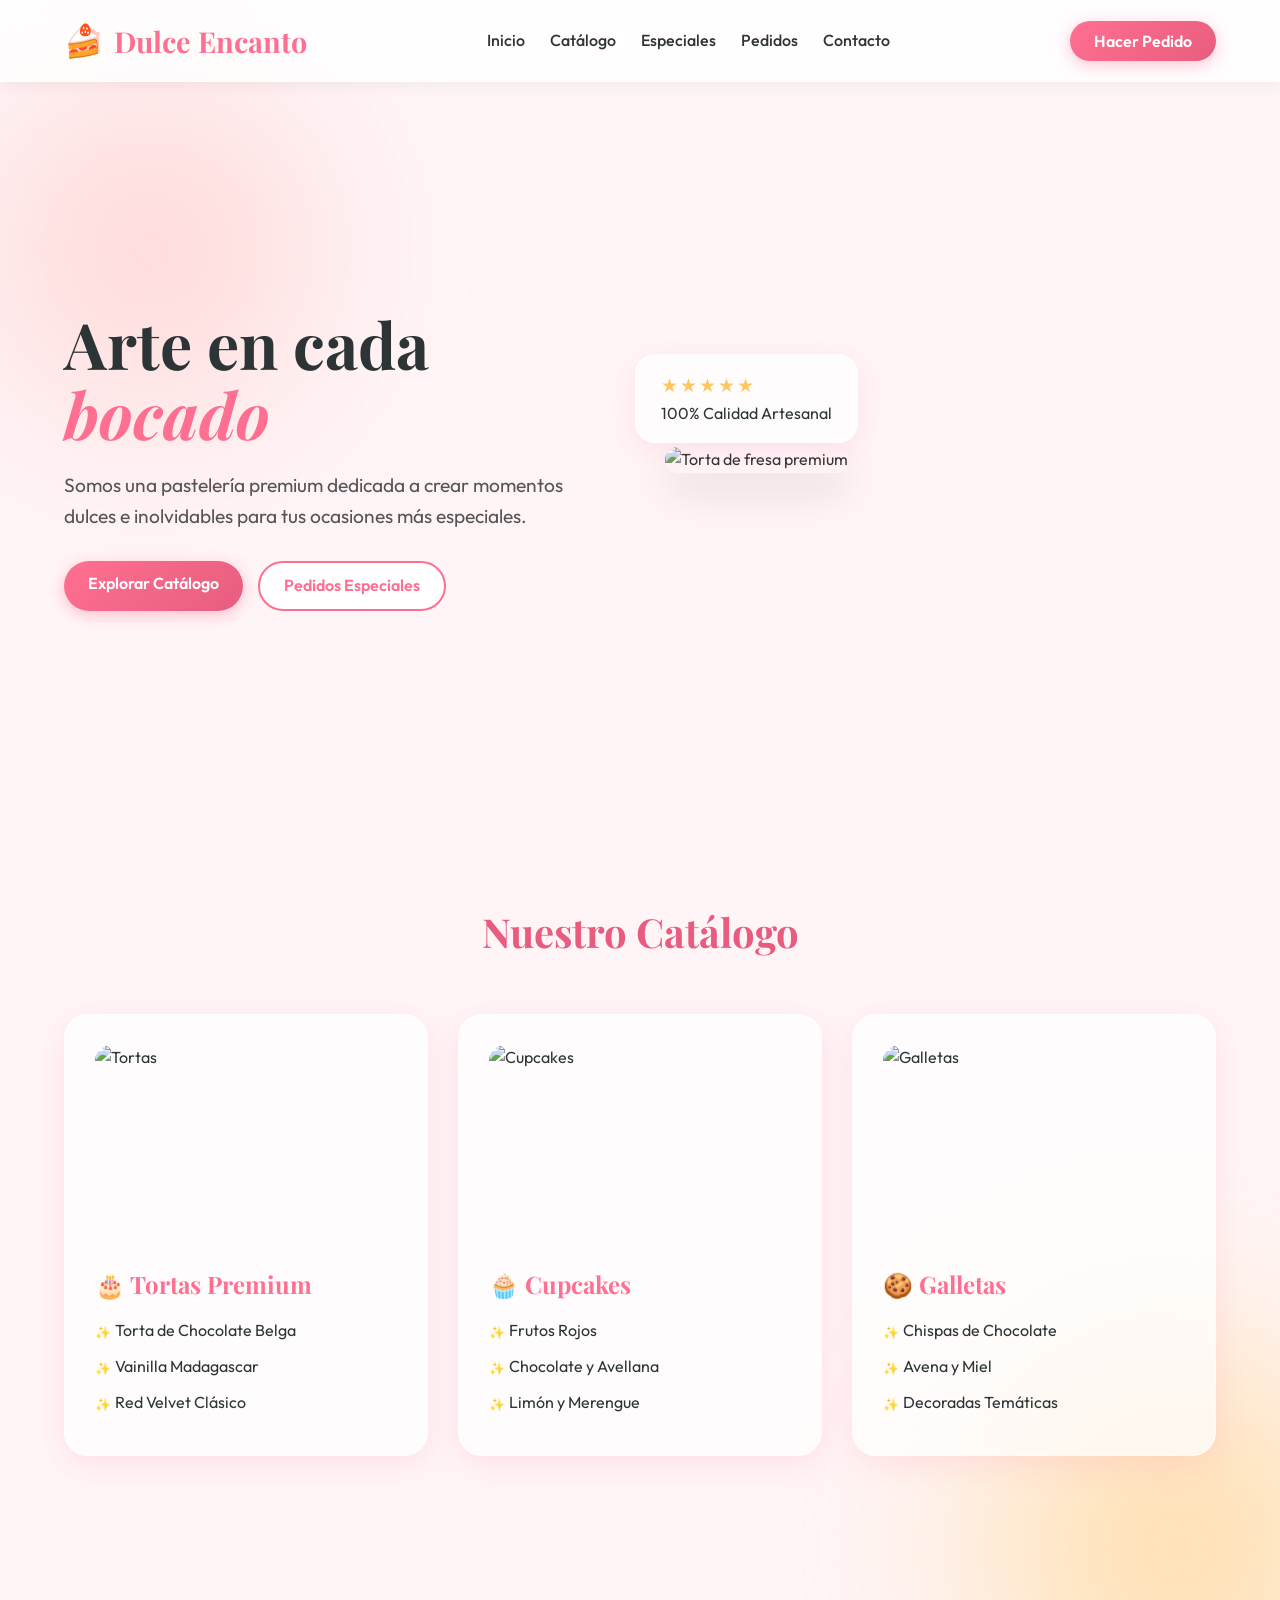
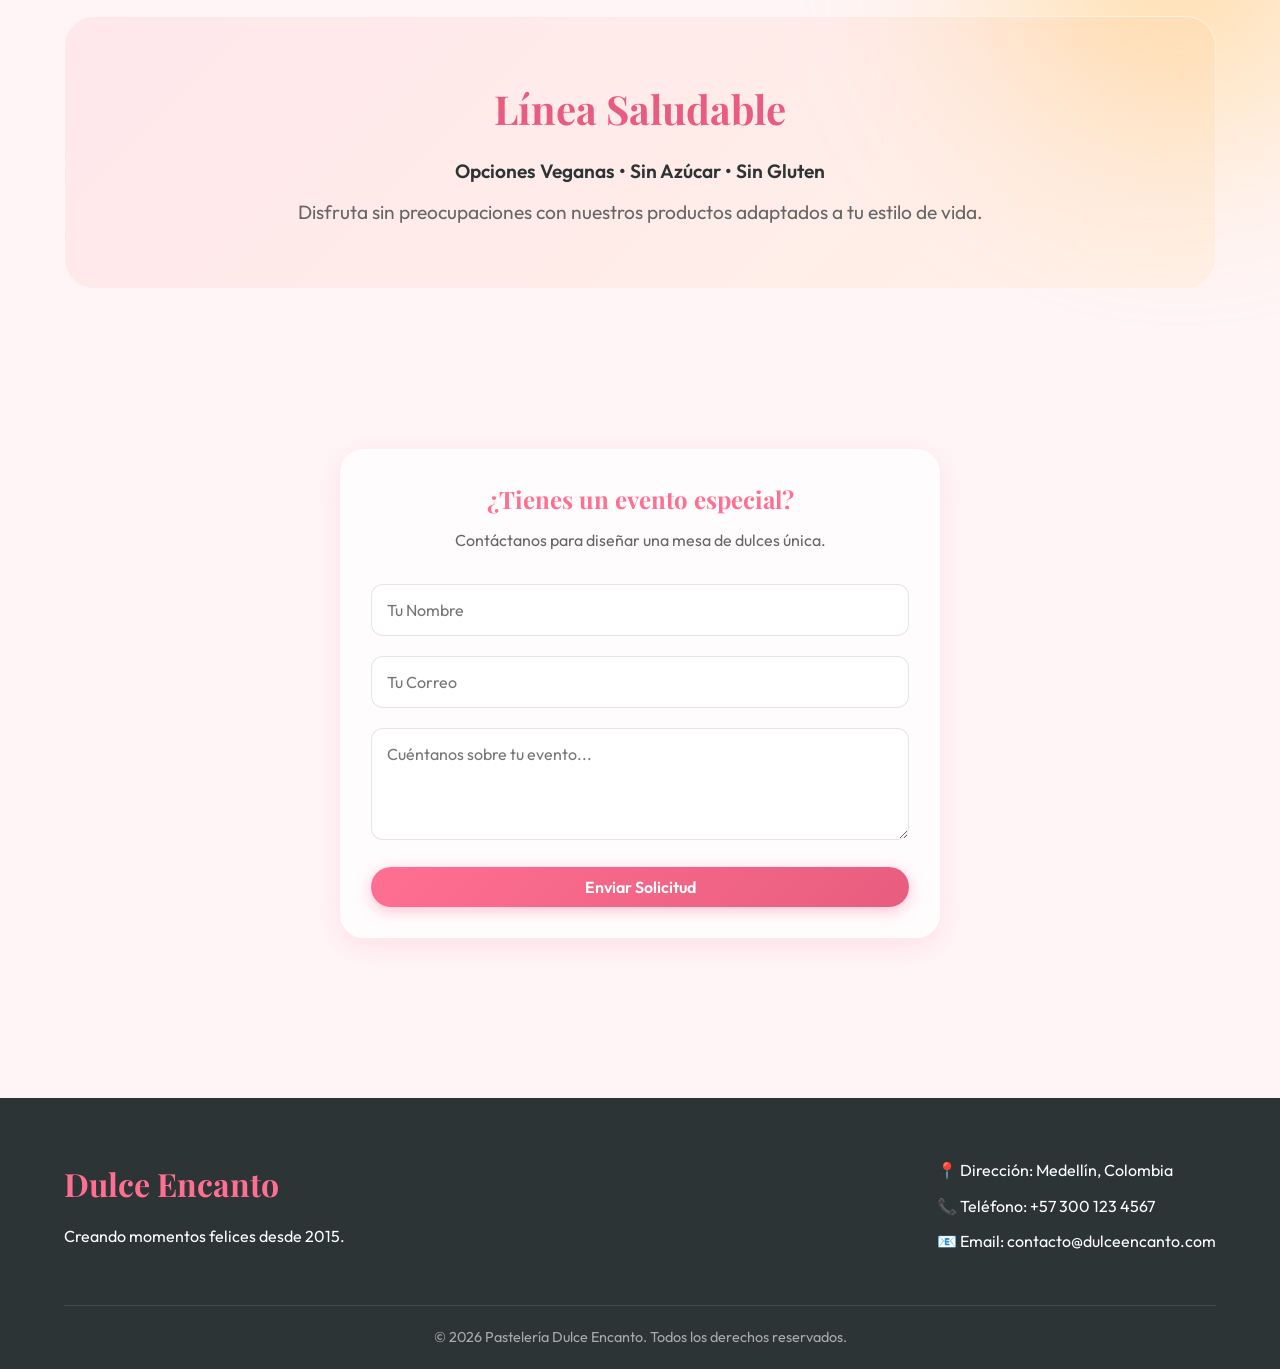
==== index.html @ 032c0635 "✨ feat(ui): rediseño arquitectónico y visual con estándar premium (glassmorphism) - Implementación d" ====
<!DOCTYPE html>
<html lang="es">
<head>
    <meta charset="UTF-8">
    <meta name="viewport" content="width=device-width, initial-scale=1.0">
    <title>Pastelería Dulce Encanto | Arte en cada bocado</title>
    <meta name="description" content="Descubre Pastelería Dulce Encanto, donde creamos momentos dulces e inolvidables con nuestras tortas, cupcakes y galletas premium.">
    <link rel="preconnect" href="https://fonts.googleapis.com">
    <link rel="preconnect" href="https://fonts.gstatic.com" crossorigin>
    <link href="https://fonts.googleapis.com/css2?family=Outfit:wght@300;400;600;800&family=Playfair+Display:ital,wght@0,500;0,700;1,500&display=swap" rel="stylesheet">
    <link rel="stylesheet" href="styles.css">
</head>
<body>

<div class="blob blob-1"></div>
<div class="blob blob-2"></div>

<header class="glass-header">
    <div class="logo">
        <span class="icon">🍰</span>
        <h1>Dulce Encanto</h1>
    </div>
    <nav>
        <ul>
            <li><a href="#inicio">Inicio</a></li>
            <li><a href="#catalogo">Catálogo</a></li>
            <li><a href="#especiales">Especiales</a></li>
            <li><a href="#pedidos">Pedidos</a></li>
            <li><a href="#contacto">Contacto</a></li>
        </ul>
    </nav>
    <button class="cta-btn">Hacer Pedido</button>
</header>

<main>
    <section id="inicio" class="hero-section">
        <div class="hero-content fade-in">
            <h2>Arte en cada <span class="highlight">bocado</span></h2>
            <p>Somos una pastelería premium dedicada a crear momentos dulces e inolvidables para tus ocasiones más especiales.</p>
            <div class="hero-actions">
                <a href="#catalogo" class="btn-primary">Explorar Catálogo</a>
                <a href="#pedidos" class="btn-secondary">Pedidos Especiales</a>
            </div>
        </div>
        <div class="hero-image fade-in">
            <!-- Decorative image -->
            <img src="https://images.unsplash.com/photo-1578985545062-69928b1d9587?ixlib=rb-4.0.3&auto=format&fit=crop&w=800&q=80" alt="Torta de fresa premium" class="floating-img">
            <div class="glass-badge">
                <span class="stars">★★★★★</span>
                <p>100% Calidad Artesanal</p>
            </div>
        </div>
    </section>

    <section id="catalogo" class="catalog-section">
        <h2 class="section-title">Nuestro Catálogo</h2>
        
        <div class="catalog-grid">
            <div class="glass-card product-card">
                <div class="card-img-wrapper">
                    <img src="https://images.unsplash.com/photo-1621303837174-89787a7d4729?ixlib=rb-4.0.3&auto=format&fit=crop&w=500&q=80" alt="Tortas">
                </div>
                <h3>🎂 Tortas Premium</h3>
                <ul>
                    <li>Torta de Chocolate Belga</li>
                    <li>Vainilla Madagascar</li>
                    <li>Red Velvet Clásico</li>
                </ul>
            </div>

            <div class="glass-card product-card">
                <div class="card-img-wrapper">
                    <img src="https://images.unsplash.com/photo-1550617931-e17a7b70dce2?ixlib=rb-4.0.3&auto=format&fit=crop&w=500&q=80" alt="Cupcakes">
                </div>
                <h3>🧁 Cupcakes</h3>
                <ul>
                    <li>Frutos Rojos</li>
                    <li>Chocolate y Avellana</li>
                    <li>Limón y Merengue</li>
                </ul>
            </div>

            <div class="glass-card product-card">
                <div class="card-img-wrapper">
                    <img src="https://images.unsplash.com/photo-1499636136210-6f4ee915583e?ixlib=rb-4.0.3&auto=format&fit=crop&w=500&q=80" alt="Galletas">
                </div>
                <h3>🍪 Galletas</h3>
                <ul>
                    <li>Chispas de Chocolate</li>
                    <li>Avena y Miel</li>
                    <li>Decoradas Temáticas</li>
                </ul>
            </div>
        </div>
    </section>

    <div class="banner glass-panel">
        <section id="especiales">
            <div class="banner-content">
                <h2>Línea Saludable</h2>
                <p>Opciones Veganas • Sin Azúcar • Sin Gluten</p>
                <p class="subtitle">Disfruta sin preocupaciones con nuestros productos adaptados a tu estilo de vida.</p>
            </div>
        </section>
    </div>

    <section id="pedidos" class="contact-section">
        <div class="glass-card form-container">
            <h2>¿Tienes un evento especial?</h2>
            <p>Contáctanos para diseñar una mesa de dulces única.</p>
            <form class="custom-form" onsubmit="event.preventDefault();">
                <div class="form-group">
                    <input type="text" placeholder="Tu Nombre" required>
                </div>
                <div class="form-group">
                    <input type="email" placeholder="Tu Correo" required>
                </div>
                <div class="form-group">
                    <textarea placeholder="Cuéntanos sobre tu evento..." rows="4" required></textarea>
                </div>
                <button type="submit" class="btn-primary w-100">Enviar Solicitud</button>
            </form>
        </div>
    </section>
</main>

<footer id="contacto">
    <div class="footer-content glass-footer">
        <div class="footer-info">
            <h3>Dulce Encanto</h3>
            <p>Creando momentos felices desde 2015.</p>
        </div>
        <div class="footer-contact">
            <p>📍 Dirección: Medellín, Colombia</p>
            <p>📞 Teléfono: +57 300 123 4567</p>
            <p>📧 Email: contacto@dulceencanto.com</p>
        </div>
    </div>
    <div class="footer-bottom">
        <p>© 2026 Pastelería Dulce Encanto. Todos los derechos reservados.</p>
    </div>
</footer>

<script>
    // Simple fade-in animation on scroll
    const observer = new IntersectionObserver((entries) => {
        entries.forEach(entry => {
            if (entry.isIntersecting) {
                entry.target.style.opacity = 1;
                entry.target.style.transform = 'translateY(0)';
            }
        });
    });

    document.querySelectorAll('.glass-card, .fade-in, .banner').forEach((el) => {
        el.style.opacity = 0;
        el.style.transform = 'translateY(20px)';
        el.style.transition = 'all 0.6s ease-out';
        observer.observe(el);
    });
</script>

</body>
</html>
---- styles.css ----
:root {
    --primary: #ff6f91;
    --primary-dark: #e85d7f;
    --secondary: #ffb7b2;
    --accent: #ffc75f;
    --dark: #2d3436;
    --light: #fff5f7;
    --glass-bg: rgba(255, 255, 255, 0.7);
    --glass-border: rgba(255, 255, 255, 0.5);
    --glass-shadow: 0 8px 32px 0 rgba(255, 111, 145, 0.15);
}

* {
    margin: 0;
    padding: 0;
    box-sizing: border-box;
}

html {
    scroll-behavior: smooth;
}

body {
    font-family: 'Outfit', sans-serif;
    background-color: var(--light);
    color: var(--dark);
    line-height: 1.6;
    overflow-x: hidden;
    position: relative;
}

h1, h2, h3, .logo h1 {
    font-family: 'Playfair Display', serif;
}

/* Background Blobs */
.blob {
    position: absolute;
    filter: blur(80px);
    z-index: -1;
    opacity: 0.6;
}

.blob-1 {
    top: -100px;
    left: -100px;
    width: 500px;
    height: 500px;
    background: radial-gradient(circle, var(--secondary) 0%, transparent 70%);
}

.blob-2 {
    top: 40%;
    right: -200px;
    width: 600px;
    height: 600px;
    background: radial-gradient(circle, var(--accent) 0%, transparent 70%);
}

/* Glassmorphism Header */
.glass-header {
    background: rgba(255, 255, 255, 0.8);
    backdrop-filter: blur(12px);
    -webkit-backdrop-filter: blur(12px);
    border-bottom: 1px solid var(--glass-border);
    padding: 15px 5%;
    display: flex;
    justify-content: space-between;
    align-items: center;
    position: fixed;
    top: 0;
    width: 100%;
    z-index: 1000;
    box-shadow: 0 4px 15px rgba(0,0,0,0.05);
}

.logo {
    display: flex;
    align-items: center;
    gap: 10px;
}

.logo h1 {
    font-size: 1.8rem;
    color: var(--primary);
    margin: 0;
}

.logo .icon {
    font-size: 2rem;
}

nav ul {
    list-style: none;
    display: flex;
    gap: 25px;
}

nav a {
    text-decoration: none;
    color: var(--dark);
    font-weight: 500;
    transition: color 0.3s;
    position: relative;
}

nav a::after {
    content: '';
    position: absolute;
    width: 0;
    height: 2px;
    bottom: -5px;
    left: 0;
    background-color: var(--primary);
    transition: width 0.3s ease;
}

nav a:hover::after {
    width: 100%;
}

nav a:hover {
    color: var(--primary);
}

.cta-btn, .btn-primary, .btn-secondary {
    padding: 10px 24px;
    border-radius: 30px;
    font-weight: 600;
    cursor: pointer;
    transition: transform 0.3s, box-shadow 0.3s;
    text-decoration: none;
    display: inline-block;
    border: none;
    font-family: 'Outfit', sans-serif;
    font-size: 1rem;
}

.cta-btn, .btn-primary {
    background: linear-gradient(135deg, var(--primary), var(--primary-dark));
    color: white;
    box-shadow: 0 4px 15px rgba(255, 111, 145, 0.4);
}

.cta-btn:hover, .btn-primary:hover {
    transform: translateY(-2px);
    box-shadow: 0 6px 20px rgba(255, 111, 145, 0.6);
}

.btn-secondary {
    background: white;
    color: var(--primary);
    border: 2px solid var(--primary);
}

.btn-secondary:hover {
    background: var(--light);
    transform: translateY(-2px);
}

/* Main Layout */
main {
    margin-top: 100px;
    padding: 0 5%;
}

.hero-section {
    display: flex;
    align-items: center;
    min-height: 80vh;
    gap: 50px;
}

.hero-content {
    flex: 1;
}

.hero-content h2 {
    font-size: 4rem;
    line-height: 1.1;
    margin-bottom: 20px;
}

.highlight {
    color: var(--primary);
    font-style: italic;
}

.hero-content p {
    font-size: 1.2rem;
    margin-bottom: 30px;
    color: #555;
    max-width: 500px;
}

.hero-actions {
    display: flex;
    gap: 15px;
}

.hero-image {
    flex: 1;
    position: relative;
}

.floating-img {
    width: 100%;
    max-width: 500px;
    border-radius: 30px;
    box-shadow: 0 20px 40px rgba(0,0,0,0.1);
    animation: float 6s ease-in-out infinite;
}

@keyframes float {
    0% { transform: translateY(0px); }
    50% { transform: translateY(-20px); }
    100% { transform: translateY(0px); }
}

.glass-badge {
    position: absolute;
    bottom: 30px;
    left: -30px;
    background: var(--glass-bg);
    backdrop-filter: blur(10px);
    -webkit-backdrop-filter: blur(10px);
    border: 1px solid var(--glass-border);
    padding: 15px 25px;
    border-radius: 20px;
    box-shadow: var(--glass-shadow);
}

.stars {
    color: var(--accent);
    font-size: 1.2rem;
    letter-spacing: 2px;
}

/* Sections */
.section-title {
    text-align: center;
    font-size: 2.5rem;
    margin-bottom: 50px;
    color: var(--primary-dark);
}

.catalog-section {
    padding: 80px 0;
}

.catalog-grid {
    display: grid;
    grid-template-columns: repeat(auto-fit, minmax(300px, 1fr));
    gap: 30px;
}

.glass-card {
    background: var(--glass-bg);
    backdrop-filter: blur(16px);
    -webkit-backdrop-filter: blur(16px);
    border: 1px solid var(--glass-border);
    border-radius: 24px;
    padding: 30px;
    box-shadow: var(--glass-shadow);
    transition: transform 0.3s;
}

.glass-card:hover {
    transform: translateY(-10px);
}

.card-img-wrapper {
    width: 100%;
    height: 200px;
    border-radius: 16px;
    overflow: hidden;
    margin-bottom: 20px;
}

.card-img-wrapper img {
    width: 100%;
    height: 100%;
    object-fit: cover;
    transition: transform 0.5s;
}

.glass-card:hover .card-img-wrapper img {
    transform: scale(1.1);
}

.product-card h3 {
    font-size: 1.5rem;
    margin-bottom: 15px;
    color: var(--primary);
}

.product-card ul {
    list-style: none;
}

.product-card li {
    margin-bottom: 10px;
    position: relative;
    padding-left: 20px;
}

.product-card li::before {
    content: '✨';
    position: absolute;
    left: 0;
    font-size: 0.8rem;
    top: 4px;
}

.banner {
    margin: 80px 0;
    border-radius: 30px;
    text-align: center;
    padding: 60px 20px;
    background: linear-gradient(135deg, rgba(255, 111, 145, 0.1), rgba(255, 199, 95, 0.1));
    border: 1px solid var(--glass-border);
}

.banner h2 {
    font-size: 2.5rem;
    color: var(--primary-dark);
    margin-bottom: 15px;
}

.banner p {
    font-size: 1.2rem;
    font-weight: 600;
}

.banner .subtitle {
    font-weight: 400;
    color: #666;
    margin-top: 10px;
}

/* Contact */
.contact-section {
    padding: 80px 0;
    display: flex;
    justify-content: center;
}

.form-container {
    max-width: 600px;
    width: 100%;
    text-align: center;
}

.form-container h2 {
    margin-bottom: 10px;
    color: var(--primary);
}

.form-container p {
    margin-bottom: 30px;
    color: #666;
}

.custom-form .form-group {
    margin-bottom: 20px;
}

.custom-form input, .custom-form textarea {
    width: 100%;
    padding: 15px;
    border-radius: 12px;
    border: 1px solid rgba(0,0,0,0.1);
    background: rgba(255,255,255,0.8);
    font-family: 'Outfit', sans-serif;
    font-size: 1rem;
    outline: none;
    transition: border-color 0.3s;
}

.custom-form input:focus, .custom-form textarea:focus {
    border-color: var(--primary);
}

.w-100 {
    width: 100%;
}

/* Footer */
footer {
    background: var(--dark);
    color: white;
    padding: 60px 5% 20px;
    margin-top: 80px;
}

.footer-content {
    display: flex;
    justify-content: space-between;
    flex-wrap: wrap;
    gap: 40px;
    margin-bottom: 40px;
}

.footer-info h3 {
    font-size: 2rem;
    color: var(--primary);
    margin-bottom: 15px;
}

.footer-contact p {
    margin-bottom: 10px;
}

.footer-bottom {
    text-align: center;
    padding-top: 20px;
    border-top: 1px solid rgba(255,255,255,0.1);
    font-size: 0.9rem;
    color: #aaa;
}

/* Responsive */
@media (max-width: 768px) {
    .hero-section {
        flex-direction: column;
        text-align: center;
        padding-top: 50px;
    }
    .hero-actions {
        justify-content: center;
    }
    nav ul {
        display: none;
    }
    .hero-content h2 {
        font-size: 3rem;
    }
    .glass-badge {
        left: 50%;
        transform: translateX(-50%);
        width: max-content;
    }
}
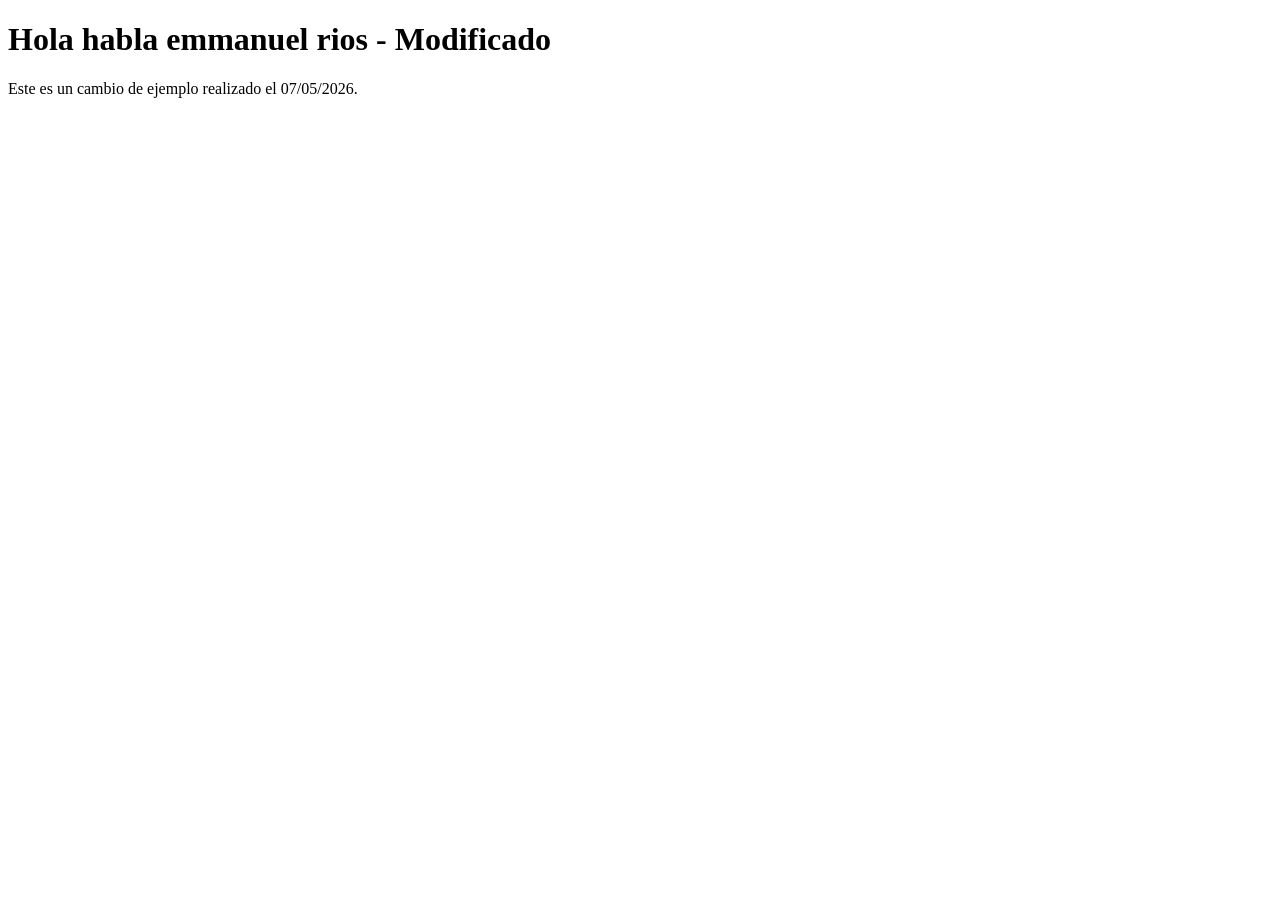
==== commit 8ce7cd05: "Update index.html Signed-off-by: Emmanuel-ui-oss <emmanuelrestrepo076@gmail.com>" ====
--- a/index.html
+++ b/index.html
@@ -1,164 +1,12 @@
 <!DOCTYPE html>
-<html lang="es">
+<html lang="en">
 <head>
     <meta charset="UTF-8">
     <meta name="viewport" content="width=device-width, initial-scale=1.0">
-    <title>Pastelería Dulce Encanto | Arte en cada bocado</title>
-    <meta name="description" content="Descubre Pastelería Dulce Encanto, donde creamos momentos dulces e inolvidables con nuestras tortas, cupcakes y galletas premium.">
-    <link rel="preconnect" href="https://fonts.googleapis.com">
-    <link rel="preconnect" href="https://fonts.gstatic.com" crossorigin>
-    <link href="https://fonts.googleapis.com/css2?family=Outfit:wght@300;400;600;800&family=Playfair+Display:ital,wght@0,500;0,700;1,500&display=swap" rel="stylesheet">
-    <link rel="stylesheet" href="styles.css">
+    <title>Document</title>
 </head>
 <body>
-
-<div class="blob blob-1"></div>
-<div class="blob blob-2"></div>
-
-<header class="glass-header">
-    <div class="logo">
-        <span class="icon">🍰</span>
-        <h1>Dulce Encanto</h1>
-    </div>
-    <nav>
-        <ul>
-            <li><a href="#inicio">Inicio</a></li>
-            <li><a href="#catalogo">Catálogo</a></li>
-            <li><a href="#especiales">Especiales</a></li>
-            <li><a href="#pedidos">Pedidos</a></li>
-            <li><a href="#contacto">Contacto</a></li>
-        </ul>
-    </nav>
-    <button class="cta-btn">Hacer Pedido</button>
-</header>
-
-<main>
-    <section id="inicio" class="hero-section">
-        <div class="hero-content fade-in">
-            <h2>Arte en cada <span class="highlight">bocado</span></h2>
-            <p>Somos una pastelería premium dedicada a crear momentos dulces e inolvidables para tus ocasiones más especiales.</p>
-            <div class="hero-actions">
-                <a href="#catalogo" class="btn-primary">Explorar Catálogo</a>
-                <a href="#pedidos" class="btn-secondary">Pedidos Especiales</a>
-            </div>
-        </div>
-        <div class="hero-image fade-in">
-            <!-- Decorative image -->
-            <img src="https://images.unsplash.com/photo-1578985545062-69928b1d9587?ixlib=rb-4.0.3&auto=format&fit=crop&w=800&q=80" alt="Torta de fresa premium" class="floating-img">
-            <div class="glass-badge">
-                <span class="stars">★★★★★</span>
-                <p>100% Calidad Artesanal</p>
-            </div>
-        </div>
-    </section>
-
-    <section id="catalogo" class="catalog-section">
-        <h2 class="section-title">Nuestro Catálogo</h2>
-        
-        <div class="catalog-grid">
-            <div class="glass-card product-card">
-                <div class="card-img-wrapper">
-                    <img src="https://images.unsplash.com/photo-1621303837174-89787a7d4729?ixlib=rb-4.0.3&auto=format&fit=crop&w=500&q=80" alt="Tortas">
-                </div>
-                <h3>🎂 Tortas Premium</h3>
-                <ul>
-                    <li>Torta de Chocolate Belga</li>
-                    <li>Vainilla Madagascar</li>
-                    <li>Red Velvet Clásico</li>
-                </ul>
-            </div>
-
-            <div class="glass-card product-card">
-                <div class="card-img-wrapper">
-                    <img src="https://images.unsplash.com/photo-1550617931-e17a7b70dce2?ixlib=rb-4.0.3&auto=format&fit=crop&w=500&q=80" alt="Cupcakes">
-                </div>
-                <h3>🧁 Cupcakes</h3>
-                <ul>
-                    <li>Frutos Rojos</li>
-                    <li>Chocolate y Avellana</li>
-                    <li>Limón y Merengue</li>
-                </ul>
-            </div>
-
-            <div class="glass-card product-card">
-                <div class="card-img-wrapper">
-                    <img src="https://images.unsplash.com/photo-1499636136210-6f4ee915583e?ixlib=rb-4.0.3&auto=format&fit=crop&w=500&q=80" alt="Galletas">
-                </div>
-                <h3>🍪 Galletas</h3>
-                <ul>
-                    <li>Chispas de Chocolate</li>
-                    <li>Avena y Miel</li>
-                    <li>Decoradas Temáticas</li>
-                </ul>
-            </div>
-        </div>
-    </section>
-
-    <div class="banner glass-panel">
-        <section id="especiales">
-            <div class="banner-content">
-                <h2>Línea Saludable</h2>
-                <p>Opciones Veganas • Sin Azúcar • Sin Gluten</p>
-                <p class="subtitle">Disfruta sin preocupaciones con nuestros productos adaptados a tu estilo de vida.</p>
-            </div>
-        </section>
-    </div>
-
-    <section id="pedidos" class="contact-section">
-        <div class="glass-card form-container">
-            <h2>¿Tienes un evento especial?</h2>
-            <p>Contáctanos para diseñar una mesa de dulces única.</p>
-            <form class="custom-form" onsubmit="event.preventDefault();">
-                <div class="form-group">
-                    <input type="text" placeholder="Tu Nombre" required>
-                </div>
-                <div class="form-group">
-                    <input type="email" placeholder="Tu Correo" required>
-                </div>
-                <div class="form-group">
-                    <textarea placeholder="Cuéntanos sobre tu evento..." rows="4" required></textarea>
-                </div>
-                <button type="submit" class="btn-primary w-100">Enviar Solicitud</button>
-            </form>
-        </div>
-    </section>
-</main>
-
-<footer id="contacto">
-    <div class="footer-content glass-footer">
-        <div class="footer-info">
-            <h3>Dulce Encanto</h3>
-            <p>Creando momentos felices desde 2015.</p>
-        </div>
-        <div class="footer-contact">
-            <p>📍 Dirección: Medellín, Colombia</p>
-            <p>📞 Teléfono: +57 300 123 4567</p>
-            <p>📧 Email: contacto@dulceencanto.com</p>
-        </div>
-    </div>
-    <div class="footer-bottom">
-        <p>© 2026 Pastelería Dulce Encanto. Todos los derechos reservados.</p>
-    </div>
-</footer>
-
-<script>
-    // Simple fade-in animation on scroll
-    const observer = new IntersectionObserver((entries) => {
-        entries.forEach(entry => {
-            if (entry.isIntersecting) {
-                entry.target.style.opacity = 1;
-                entry.target.style.transform = 'translateY(0)';
-            }
-        });
-    });
-
-    document.querySelectorAll('.glass-card, .fade-in, .banner').forEach((el) => {
-        el.style.opacity = 0;
-        el.style.transform = 'translateY(20px)';
-        el.style.transition = 'all 0.6s ease-out';
-        observer.observe(el);
-    });
-</script>
-
-</body>
-</html>+     <h1>Hola habla emmanuel rios - Modificado</h1>
+     <p>Este es un cambio de ejemplo realizado el 07/05/2026.</p>
+ </body>
+</html>
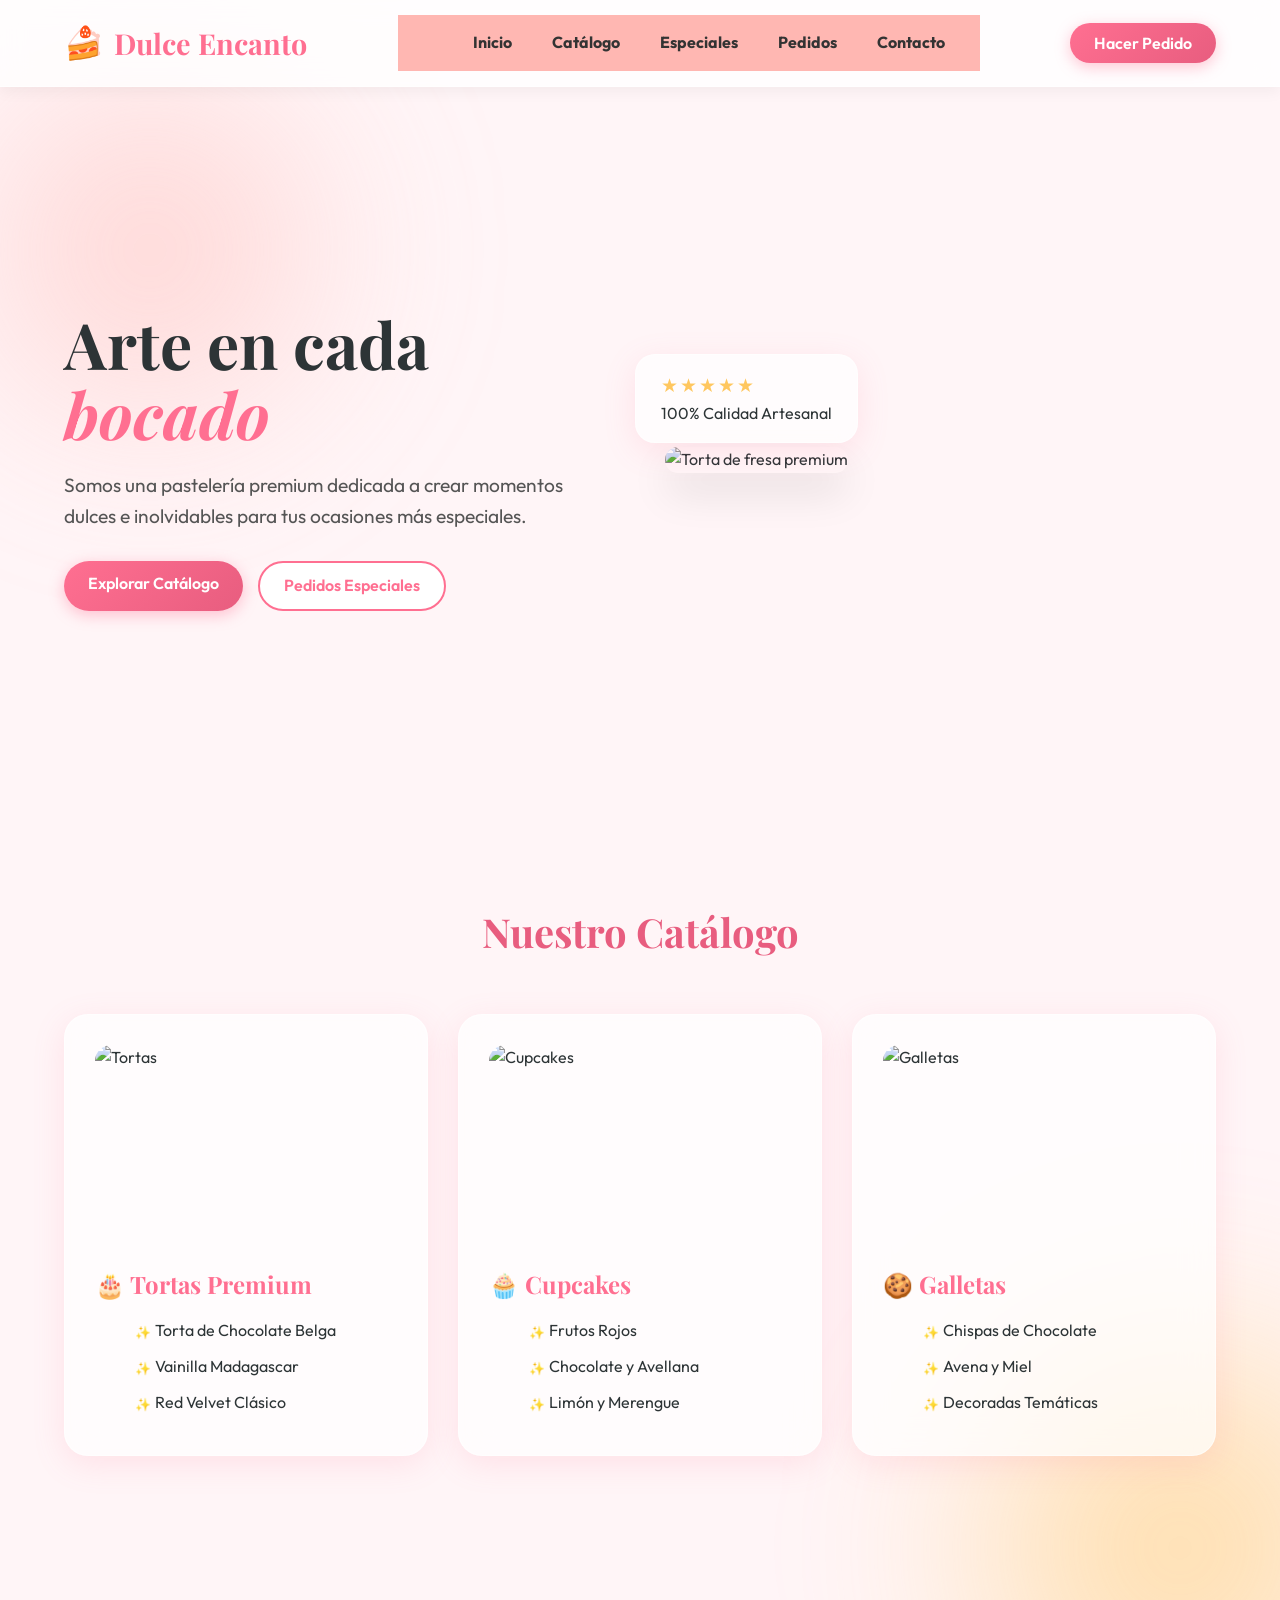
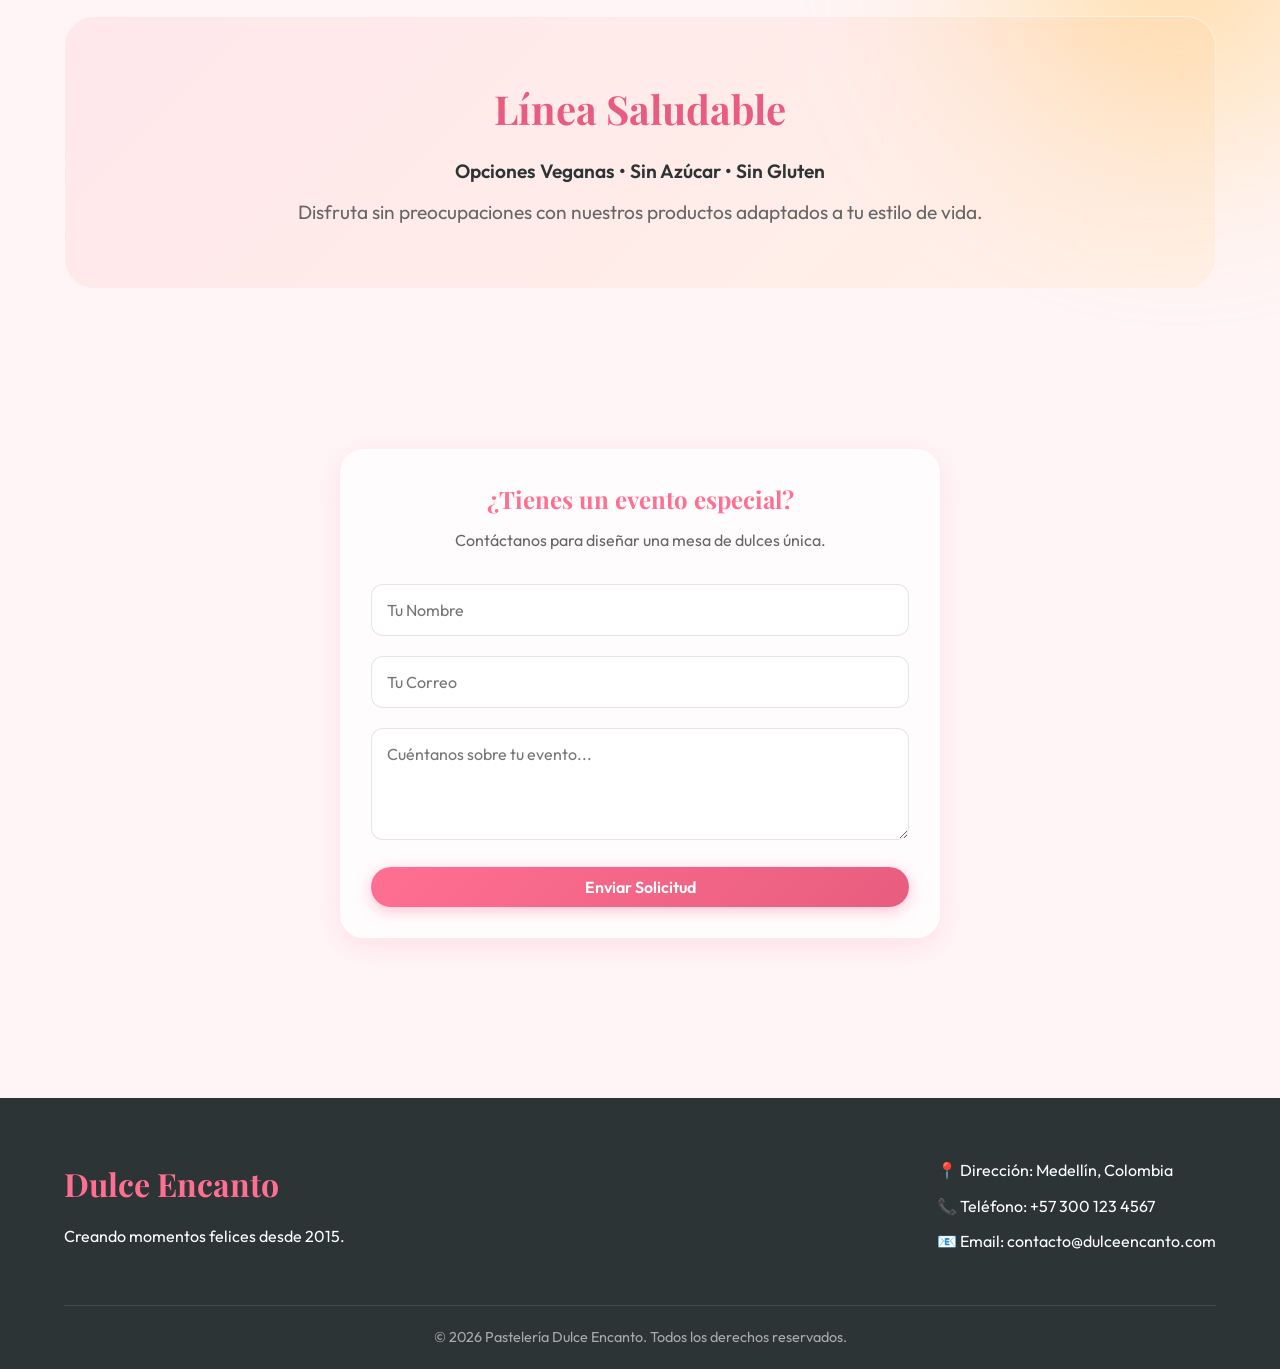
==== commit b4317070: "Merge 62caa17668c44c5b6ad18bfbf3daf09c924526b7 into 129c1c4094c77c3aeb90cac2e02519c7c67ab865" ====
--- a/index.html
+++ b/index.html
@@ -1,12 +1,164 @@
 <!DOCTYPE html>
-<html lang="en">
+<html lang="es">
 <head>
     <meta charset="UTF-8">
     <meta name="viewport" content="width=device-width, initial-scale=1.0">
-    <title>Document</title>
+    <title>Pastelería Dulce Encanto | Arte en cada bocado</title>
+    <meta name="description" content="Descubre Pastelería Dulce Encanto, donde creamos momentos dulces e inolvidables con nuestras tortas, cupcakes y galletas premium.">
+    <link rel="preconnect" href="https://fonts.googleapis.com">
+    <link rel="preconnect" href="https://fonts.gstatic.com" crossorigin>
+    <link href="https://fonts.googleapis.com/css2?family=Outfit:wght@300;400;600;800&family=Playfair+Display:ital,wght@0,500;0,700;1,500&display=swap" rel="stylesheet">
+    <link rel="stylesheet" href="styles.css">
 </head>
 <body>
-     <h1>Hola habla emmanuel rios - Modificado</h1>
-     <p>Este es un cambio de ejemplo realizado el 07/05/2026.</p>
- </body>
-</html>
+
+<div class="blob blob-1"></div>
+<div class="blob blob-2"></div>
+
+<header class="glass-header">
+    <div class="logo">
+        <span class="icon">🍰</span>
+        <h1>Dulce Encanto</h1>
+    </div>
+    <nav>
+        <ul>
+            <li><a href="#inicio">Inicio</a></li>
+            <li><a href="#catalogo">Catálogo</a></li>
+            <li><a href="#especiales">Especiales</a></li>
+            <li><a href="#pedidos">Pedidos</a></li>
+            <li><a href="#contacto">Contacto</a></li>
+        </ul>
+    </nav>
+    <button class="cta-btn">Hacer Pedido</button>
+</header>
+
+<main>
+    <section id="inicio" class="hero-section">
+        <div class="hero-content fade-in">
+            <h2>Arte en cada <span class="highlight">bocado</span></h2>
+            <p>Somos una pastelería premium dedicada a crear momentos dulces e inolvidables para tus ocasiones más especiales.</p>
+            <div class="hero-actions">
+                <a href="#catalogo" class="btn-primary">Explorar Catálogo</a>
+                <a href="#pedidos" class="btn-secondary">Pedidos Especiales</a>
+            </div>
+        </div>
+        <div class="hero-image fade-in">
+            <!-- Decorative image -->
+            <img src="https://images.unsplash.com/photo-1578985545062-69928b1d9587?ixlib=rb-4.0.3&auto=format&fit=crop&w=800&q=80" alt="Torta de fresa premium" class="floating-img">
+            <div class="glass-badge">
+                <span class="stars">★★★★★</span>
+                <p>100% Calidad Artesanal</p>
+            </div>
+        </div>
+    </section>
+
+    <section id="catalogo" class="catalog-section">
+        <h2 class="section-title">Nuestro Catálogo</h2>
+        
+        <div class="catalog-grid">
+            <div class="glass-card product-card">
+                <div class="card-img-wrapper">
+                    <img src="https://images.unsplash.com/photo-1621303837174-89787a7d4729?ixlib=rb-4.0.3&auto=format&fit=crop&w=500&q=80" alt="Tortas">
+                </div>
+                <h3>🎂 Tortas Premium</h3>
+                <ul>
+                    <li>Torta de Chocolate Belga</li>
+                    <li>Vainilla Madagascar</li>
+                    <li>Red Velvet Clásico</li>
+                </ul>
+            </div>
+
+            <div class="glass-card product-card">
+                <div class="card-img-wrapper">
+                    <img src="https://images.unsplash.com/photo-1550617931-e17a7b70dce2?ixlib=rb-4.0.3&auto=format&fit=crop&w=500&q=80" alt="Cupcakes">
+                </div>
+                <h3>🧁 Cupcakes</h3>
+                <ul>
+                    <li>Frutos Rojos</li>
+                    <li>Chocolate y Avellana</li>
+                    <li>Limón y Merengue</li>
+                </ul>
+            </div>
+
+            <div class="glass-card product-card">
+                <div class="card-img-wrapper">
+                    <img src="https://images.unsplash.com/photo-1499636136210-6f4ee915583e?ixlib=rb-4.0.3&auto=format&fit=crop&w=500&q=80" alt="Galletas">
+                </div>
+                <h3>🍪 Galletas</h3>
+                <ul>
+                    <li>Chispas de Chocolate</li>
+                    <li>Avena y Miel</li>
+                    <li>Decoradas Temáticas</li>
+                </ul>
+            </div>
+        </div>
+    </section>
+
+    <div class="banner glass-panel">
+        <section id="especiales">
+            <div class="banner-content">
+                <h2>Línea Saludable</h2>
+                <p>Opciones Veganas • Sin Azúcar • Sin Gluten</p>
+                <p class="subtitle">Disfruta sin preocupaciones con nuestros productos adaptados a tu estilo de vida.</p>
+            </div>
+        </section>
+    </div>
+
+    <section id="pedidos" class="contact-section">
+        <div class="glass-card form-container">
+            <h2>¿Tienes un evento especial?</h2>
+            <p>Contáctanos para diseñar una mesa de dulces única.</p>
+            <form class="custom-form" onsubmit="event.preventDefault();">
+                <div class="form-group">
+                    <input type="text" placeholder="Tu Nombre" required>
+                </div>
+                <div class="form-group">
+                    <input type="email" placeholder="Tu Correo" required>
+                </div>
+                <div class="form-group">
+                    <textarea placeholder="Cuéntanos sobre tu evento..." rows="4" required></textarea>
+                </div>
+                <button type="submit" class="btn-primary w-100">Enviar Solicitud</button>
+            </form>
+        </div>
+    </section>
+</main>
+
+<footer id="contacto">
+    <div class="footer-content glass-footer">
+        <div class="footer-info">
+            <h3>Dulce Encanto</h3>
+            <p>Creando momentos felices desde 2015.</p>
+        </div>
+        <div class="footer-contact">
+            <p>📍 Dirección: Medellín, Colombia</p>
+            <p>📞 Teléfono: +57 300 123 4567</p>
+            <p>📧 Email: contacto@dulceencanto.com</p>
+        </div>
+    </div>
+    <div class="footer-bottom">
+        <p>© 2026 Pastelería Dulce Encanto. Todos los derechos reservados.</p>
+    </div>
+</footer>
+
+<script>
+    // Simple fade-in animation on scroll
+    const observer = new IntersectionObserver((entries) => {
+        entries.forEach(entry => {
+            if (entry.isIntersecting) {
+                entry.target.style.opacity = 1;
+                entry.target.style.transform = 'translateY(0)';
+            }
+        });
+    });
+
+    document.querySelectorAll('.glass-card, .fade-in, .banner').forEach((el) => {
+        el.style.opacity = 0;
+        el.style.transform = 'translateY(20px)';
+        el.style.transition = 'all 0.6s ease-out';
+        observer.observe(el);
+    });
+</script>
+
+</body>
+</html>
--- a/styles.css
+++ b/styles.css
@@ -0,0 +1,514 @@
+:root {
+    --primary: #ff6f91;
+    --primary-dark: #e85d7f;
+    --secondary: #ffb7b2;
+    --accent: #ffc75f;
+    --dark: #2d3436;
+    --light: #fff5f7;
+    --glass-bg: rgba(255, 255, 255, 0.7);
+    --glass-border: rgba(255, 255, 255, 0.5);
+    --glass-shadow: 0 8px 32px 0 rgba(255, 111, 145, 0.15);
+}
+
+* {
+    margin: 0;
+<<<<<<< HEAD
+    padding: 0;
+    box-sizing: border-box;
+}
+
+html {
+    scroll-behavior: smooth;
+}
+
+body {
+    font-family: 'Outfit', sans-serif;
+    background-color: var(--light);
+    color: var(--dark);
+    line-height: 1.6;
+    overflow-x: hidden;
+    position: relative;
+}
+
+h1, h2, h3, .logo h1 {
+    font-family: 'Playfair Display', serif;
+}
+
+/* Background Blobs */
+.blob {
+    position: absolute;
+    filter: blur(80px);
+    z-index: -1;
+    opacity: 0.6;
+}
+
+.blob-1 {
+    top: -100px;
+    left: -100px;
+    width: 500px;
+    height: 500px;
+    background: radial-gradient(circle, var(--secondary) 0%, transparent 70%);
+}
+
+.blob-2 {
+    top: 40%;
+    right: -200px;
+    width: 600px;
+    height: 600px;
+    background: radial-gradient(circle, var(--accent) 0%, transparent 70%);
+}
+
+/* Glassmorphism Header */
+.glass-header {
+    background: rgba(255, 255, 255, 0.8);
+    backdrop-filter: blur(12px);
+    -webkit-backdrop-filter: blur(12px);
+    border-bottom: 1px solid var(--glass-border);
+    padding: 15px 5%;
+    display: flex;
+    justify-content: space-between;
+    align-items: center;
+    position: fixed;
+    top: 0;
+    width: 100%;
+    z-index: 1000;
+    box-shadow: 0 4px 15px rgba(0,0,0,0.05);
+}
+
+.logo {
+    display: flex;
+    align-items: center;
+    gap: 10px;
+}
+
+.logo h1 {
+    font-size: 1.8rem;
+    color: var(--primary);
+    margin: 0;
+}
+
+.logo .icon {
+    font-size: 2rem;
+=======
+    background-color: #fff5f7;
+    color: #333;
+    text-align: center;
+}
+
+/* ENCABEZADO */
+header {
+    background-color: #ff9aa2;
+    color: white;
+    padding: 25px;
+}
+
+/* MENÚ */
+nav {
+    background-color: #ffb7b2;
+    padding: 15px;
+>>>>>>> main
+}
+
+nav ul {
+    list-style: none;
+    display: flex;
+<<<<<<< HEAD
+    gap: 25px;
+}
+
+nav a {
+    text-decoration: none;
+    color: var(--dark);
+    font-weight: 500;
+    transition: color 0.3s;
+    position: relative;
+=======
+    justify-content: center;
+    padding: 0;
+    margin: 0;
+}
+
+nav ul li {
+    margin: 0 20px;
+}
+
+nav ul li a {
+    text-decoration: none;
+    color: #333;
+    font-weight: bold;
+    transition: 0.3s;
+>>>>>>> main
+}
+
+nav a::after {
+    content: '';
+    position: absolute;
+    width: 0;
+    height: 2px;
+    bottom: -5px;
+    left: 0;
+    background-color: var(--primary);
+    transition: width 0.3s ease;
+}
+
+nav a:hover::after {
+    width: 100%;
+}
+
+nav a:hover {
+    color: var(--primary);
+}
+
+.cta-btn, .btn-primary, .btn-secondary {
+    padding: 10px 24px;
+    border-radius: 30px;
+    font-weight: 600;
+    cursor: pointer;
+    transition: transform 0.3s, box-shadow 0.3s;
+    text-decoration: none;
+    display: inline-block;
+    border: none;
+    font-family: 'Outfit', sans-serif;
+    font-size: 1rem;
+}
+
+.cta-btn, .btn-primary {
+    background: linear-gradient(135deg, var(--primary), var(--primary-dark));
+    color: white;
+    box-shadow: 0 4px 15px rgba(255, 111, 145, 0.4);
+}
+
+<<<<<<< HEAD
+.cta-btn:hover, .btn-primary:hover {
+    transform: translateY(-2px);
+    box-shadow: 0 6px 20px rgba(255, 111, 145, 0.6);
+}
+
+.btn-secondary {
+    background: white;
+    color: var(--primary);
+    border: 2px solid var(--primary);
+}
+
+.btn-secondary:hover {
+    background: var(--light);
+    transform: translateY(-2px);
+}
+
+/* Main Layout */
+main {
+    margin-top: 100px;
+    padding: 0 5%;
+}
+
+.hero-section {
+    display: flex;
+    align-items: center;
+    min-height: 80vh;
+    gap: 50px;
+}
+
+.hero-content {
+    flex: 1;
+}
+
+.hero-content h2 {
+    font-size: 4rem;
+    line-height: 1.1;
+    margin-bottom: 20px;
+}
+
+.highlight {
+    color: var(--primary);
+    font-style: italic;
+}
+
+.hero-content p {
+    font-size: 1.2rem;
+    margin-bottom: 30px;
+    color: #555;
+    max-width: 500px;
+}
+
+.hero-actions {
+    display: flex;
+    gap: 15px;
+}
+
+.hero-image {
+    flex: 1;
+    position: relative;
+}
+
+.floating-img {
+    width: 100%;
+    max-width: 500px;
+    border-radius: 30px;
+    box-shadow: 0 20px 40px rgba(0,0,0,0.1);
+    animation: float 6s ease-in-out infinite;
+}
+
+@keyframes float {
+    0% { transform: translateY(0px); }
+    50% { transform: translateY(-20px); }
+    100% { transform: translateY(0px); }
+}
+
+.glass-badge {
+    position: absolute;
+    bottom: 30px;
+    left: -30px;
+    background: var(--glass-bg);
+    backdrop-filter: blur(10px);
+    -webkit-backdrop-filter: blur(10px);
+    border: 1px solid var(--glass-border);
+    padding: 15px 25px;
+    border-radius: 20px;
+    box-shadow: var(--glass-shadow);
+}
+
+.stars {
+    color: var(--accent);
+    font-size: 1.2rem;
+    letter-spacing: 2px;
+}
+
+/* Sections */
+.section-title {
+    text-align: center;
+    font-size: 2.5rem;
+    margin-bottom: 50px;
+    color: var(--primary-dark);
+}
+
+.catalog-section {
+    padding: 80px 0;
+}
+
+.catalog-grid {
+    display: grid;
+    grid-template-columns: repeat(auto-fit, minmax(300px, 1fr));
+    gap: 30px;
+}
+
+.glass-card {
+    background: var(--glass-bg);
+    backdrop-filter: blur(16px);
+    -webkit-backdrop-filter: blur(16px);
+    border: 1px solid var(--glass-border);
+    border-radius: 24px;
+    padding: 30px;
+    box-shadow: var(--glass-shadow);
+    transition: transform 0.3s;
+}
+
+.glass-card:hover {
+    transform: translateY(-10px);
+}
+
+.card-img-wrapper {
+    width: 100%;
+    height: 200px;
+    border-radius: 16px;
+    overflow: hidden;
+    margin-bottom: 20px;
+}
+
+.card-img-wrapper img {
+    width: 100%;
+    height: 100%;
+    object-fit: cover;
+    transition: transform 0.5s;
+}
+
+.glass-card:hover .card-img-wrapper img {
+    transform: scale(1.1);
+}
+
+.product-card h3 {
+    font-size: 1.5rem;
+    margin-bottom: 15px;
+    color: var(--primary);
+}
+
+.product-card ul {
+    list-style: none;
+}
+
+.product-card li {
+    margin-bottom: 10px;
+    position: relative;
+    padding-left: 20px;
+}
+
+.product-card li::before {
+    content: '✨';
+    position: absolute;
+    left: 0;
+    font-size: 0.8rem;
+    top: 4px;
+}
+
+.banner {
+    margin: 80px 0;
+    border-radius: 30px;
+    text-align: center;
+    padding: 60px 20px;
+    background: linear-gradient(135deg, rgba(255, 111, 145, 0.1), rgba(255, 199, 95, 0.1));
+    border: 1px solid var(--glass-border);
+}
+
+.banner h2 {
+    font-size: 2.5rem;
+    color: var(--primary-dark);
+    margin-bottom: 15px;
+}
+
+.banner p {
+    font-size: 1.2rem;
+    font-weight: 600;
+}
+
+.banner .subtitle {
+    font-weight: 400;
+    color: #666;
+    margin-top: 10px;
+}
+
+/* Contact */
+.contact-section {
+    padding: 80px 0;
+    display: flex;
+    justify-content: center;
+}
+
+.form-container {
+    max-width: 600px;
+    width: 100%;
+    text-align: center;
+}
+
+.form-container h2 {
+    margin-bottom: 10px;
+    color: var(--primary);
+}
+
+.form-container p {
+    margin-bottom: 30px;
+    color: #666;
+}
+
+.custom-form .form-group {
+    margin-bottom: 20px;
+}
+
+.custom-form input, .custom-form textarea {
+    width: 100%;
+    padding: 15px;
+    border-radius: 12px;
+    border: 1px solid rgba(0,0,0,0.1);
+    background: rgba(255,255,255,0.8);
+    font-family: 'Outfit', sans-serif;
+    font-size: 1rem;
+    outline: none;
+    transition: border-color 0.3s;
+}
+
+.custom-form input:focus, .custom-form textarea:focus {
+    border-color: var(--primary);
+}
+
+.w-100 {
+    width: 100%;
+}
+
+/* Footer */
+footer {
+    background: var(--dark);
+    color: white;
+    padding: 60px 5% 20px;
+    margin-top: 80px;
+}
+
+.footer-content {
+    display: flex;
+    justify-content: space-between;
+    flex-wrap: wrap;
+    gap: 40px;
+    margin-bottom: 40px;
+}
+
+.footer-info h3 {
+    font-size: 2rem;
+    color: var(--primary);
+    margin-bottom: 15px;
+}
+
+.footer-contact p {
+    margin-bottom: 10px;
+}
+
+.footer-bottom {
+    text-align: center;
+    padding-top: 20px;
+    border-top: 1px solid rgba(255,255,255,0.1);
+    font-size: 0.9rem;
+    color: #aaa;
+}
+
+/* Responsive */
+@media (max-width: 768px) {
+    .hero-section {
+        flex-direction: column;
+        text-align: center;
+        padding-top: 50px;
+    }
+    .hero-actions {
+        justify-content: center;
+    }
+    nav ul {
+        display: none;
+    }
+    .hero-content h2 {
+        font-size: 3rem;
+    }
+    .glass-badge {
+        left: 50%;
+        transform: translateX(-50%);
+        width: max-content;
+    }
+=======
+/* TARJETAS */
+section {
+    width: 80%;
+    margin: 25px auto;
+    padding: 25px;
+    background-color: white;
+    border-radius: 15px;
+    box-shadow: 0px 4px 12px rgba(0,0,0,0.1);
+}
+
+/* TÍTULOS */
+h2 {
+    color: #ff6f91;
+}
+
+/* LISTAS */
+ul {
+    list-style: none;
+    padding: 0;
+}
+
+ul li {
+    padding: 8px;
+}
+
+/* PIE DE PÁGINA */
+footer {
+    text-align: center;
+    padding: 20px;
+    background-color: #ff9aa2;
+    color: white;
+    margin-top: 20px;
+>>>>>>> main
+}
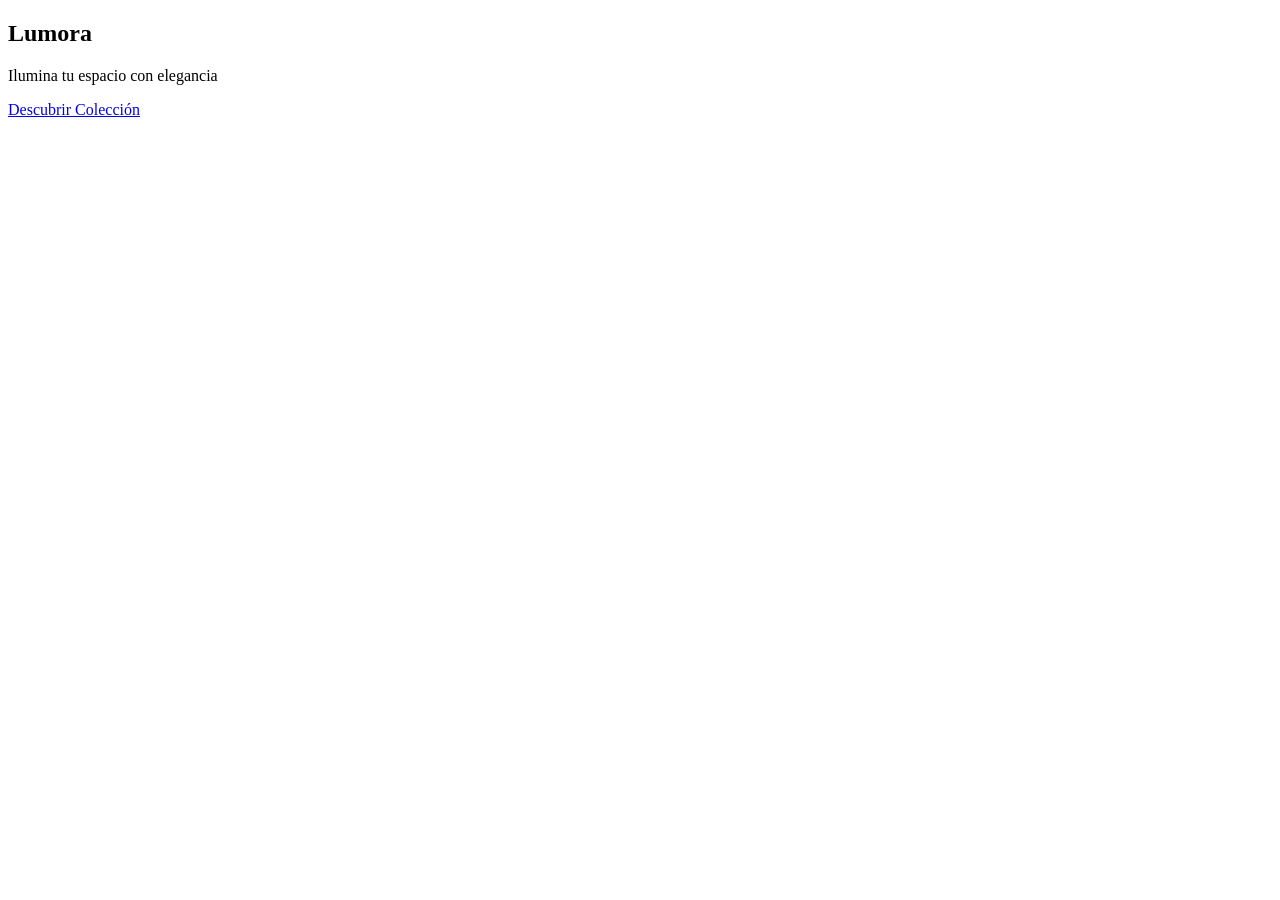
==== commit 992a9fdd: "feat: initialize Lumora project structure Set up project directory layout (css/, js/, img/, pages/)," ====
--- a/index.html
+++ b/index.html
@@ -1,164 +1,28 @@
 <!DOCTYPE html>
 <html lang="es">
 <head>
-    <meta charset="UTF-8">
-    <meta name="viewport" content="width=device-width, initial-scale=1.0">
-    <title>Pastelería Dulce Encanto | Arte en cada bocado</title>
-    <meta name="description" content="Descubre Pastelería Dulce Encanto, donde creamos momentos dulces e inolvidables con nuestras tortas, cupcakes y galletas premium.">
-    <link rel="preconnect" href="https://fonts.googleapis.com">
-    <link rel="preconnect" href="https://fonts.gstatic.com" crossorigin>
-    <link href="https://fonts.googleapis.com/css2?family=Outfit:wght@300;400;600;800&family=Playfair+Display:ital,wght@0,500;0,700;1,500&display=swap" rel="stylesheet">
-    <link rel="stylesheet" href="styles.css">
+  <meta charset="UTF-8">
+  <meta name="viewport" content="width=device-width, initial-scale=1.0">
+  <meta name="description" content="Lumora - Ilumina tu espacio con elegancia">
+  <title>Lumora - Ilumina tu espacio</title>
+  <link rel="preconnect" href="https://fonts.googleapis.com">
+  <link rel="preconnect" href="https://fonts.gstatic.com" crossorigin>
+  <link href="https://fonts.googleapis.com/css2?family=Inter:wght@300;400;500;600&family=Playfair+Display:ital,wght@0,400;0,600;0,700;1,400&display=swap" rel="stylesheet">
+  <link rel="stylesheet" href="css/style.css">
 </head>
 <body>
-
-<div class="blob blob-1"></div>
-<div class="blob blob-2"></div>
-
-<header class="glass-header">
-    <div class="logo">
-        <span class="icon">🍰</span>
-        <h1>Dulce Encanto</h1>
-    </div>
-    <nav>
-        <ul>
-            <li><a href="#inicio">Inicio</a></li>
-            <li><a href="#catalogo">Catálogo</a></li>
-            <li><a href="#especiales">Especiales</a></li>
-            <li><a href="#pedidos">Pedidos</a></li>
-            <li><a href="#contacto">Contacto</a></li>
-        </ul>
-    </nav>
-    <button class="cta-btn">Hacer Pedido</button>
-</header>
-
-<main>
-    <section id="inicio" class="hero-section">
-        <div class="hero-content fade-in">
-            <h2>Arte en cada <span class="highlight">bocado</span></h2>
-            <p>Somos una pastelería premium dedicada a crear momentos dulces e inolvidables para tus ocasiones más especiales.</p>
-            <div class="hero-actions">
-                <a href="#catalogo" class="btn-primary">Explorar Catálogo</a>
-                <a href="#pedidos" class="btn-secondary">Pedidos Especiales</a>
-            </div>
-        </div>
-        <div class="hero-image fade-in">
-            <!-- Decorative image -->
-            <img src="https://images.unsplash.com/photo-1578985545062-69928b1d9587?ixlib=rb-4.0.3&auto=format&fit=crop&w=800&q=80" alt="Torta de fresa premium" class="floating-img">
-            <div class="glass-badge">
-                <span class="stars">★★★★★</span>
-                <p>100% Calidad Artesanal</p>
-            </div>
-        </div>
+  <div id="header-placeholder"></div>
+  <main>
+    <section class="hero">
+      <div class="hero__content">
+        <h1 class="hero__title">Lumora</h1>
+        <p class="hero__subtitle">Ilumina tu espacio con elegancia</p>
+        <a href="pages/catalog.html" class="btn btn--primary">Descubrir Colección</a>
+      </div>
     </section>
-
-    <section id="catalogo" class="catalog-section">
-        <h2 class="section-title">Nuestro Catálogo</h2>
-        
-        <div class="catalog-grid">
-            <div class="glass-card product-card">
-                <div class="card-img-wrapper">
-                    <img src="https://images.unsplash.com/photo-1621303837174-89787a7d4729?ixlib=rb-4.0.3&auto=format&fit=crop&w=500&q=80" alt="Tortas">
-                </div>
-                <h3>🎂 Tortas Premium</h3>
-                <ul>
-                    <li>Torta de Chocolate Belga</li>
-                    <li>Vainilla Madagascar</li>
-                    <li>Red Velvet Clásico</li>
-                </ul>
-            </div>
-
-            <div class="glass-card product-card">
-                <div class="card-img-wrapper">
-                    <img src="https://images.unsplash.com/photo-1550617931-e17a7b70dce2?ixlib=rb-4.0.3&auto=format&fit=crop&w=500&q=80" alt="Cupcakes">
-                </div>
-                <h3>🧁 Cupcakes</h3>
-                <ul>
-                    <li>Frutos Rojos</li>
-                    <li>Chocolate y Avellana</li>
-                    <li>Limón y Merengue</li>
-                </ul>
-            </div>
-
-            <div class="glass-card product-card">
-                <div class="card-img-wrapper">
-                    <img src="https://images.unsplash.com/photo-1499636136210-6f4ee915583e?ixlib=rb-4.0.3&auto=format&fit=crop&w=500&q=80" alt="Galletas">
-                </div>
-                <h3>🍪 Galletas</h3>
-                <ul>
-                    <li>Chispas de Chocolate</li>
-                    <li>Avena y Miel</li>
-                    <li>Decoradas Temáticas</li>
-                </ul>
-            </div>
-        </div>
-    </section>
-
-    <div class="banner glass-panel">
-        <section id="especiales">
-            <div class="banner-content">
-                <h2>Línea Saludable</h2>
-                <p>Opciones Veganas • Sin Azúcar • Sin Gluten</p>
-                <p class="subtitle">Disfruta sin preocupaciones con nuestros productos adaptados a tu estilo de vida.</p>
-            </div>
-        </section>
-    </div>
-
-    <section id="pedidos" class="contact-section">
-        <div class="glass-card form-container">
-            <h2>¿Tienes un evento especial?</h2>
-            <p>Contáctanos para diseñar una mesa de dulces única.</p>
-            <form class="custom-form" onsubmit="event.preventDefault();">
-                <div class="form-group">
-                    <input type="text" placeholder="Tu Nombre" required>
-                </div>
-                <div class="form-group">
-                    <input type="email" placeholder="Tu Correo" required>
-                </div>
-                <div class="form-group">
-                    <textarea placeholder="Cuéntanos sobre tu evento..." rows="4" required></textarea>
-                </div>
-                <button type="submit" class="btn-primary w-100">Enviar Solicitud</button>
-            </form>
-        </div>
-    </section>
-</main>
-
-<footer id="contacto">
-    <div class="footer-content glass-footer">
-        <div class="footer-info">
-            <h3>Dulce Encanto</h3>
-            <p>Creando momentos felices desde 2015.</p>
-        </div>
-        <div class="footer-contact">
-            <p>📍 Dirección: Medellín, Colombia</p>
-            <p>📞 Teléfono: +57 300 123 4567</p>
-            <p>📧 Email: contacto@dulceencanto.com</p>
-        </div>
-    </div>
-    <div class="footer-bottom">
-        <p>© 2026 Pastelería Dulce Encanto. Todos los derechos reservados.</p>
-    </div>
-</footer>
-
-<script>
-    // Simple fade-in animation on scroll
-    const observer = new IntersectionObserver((entries) => {
-        entries.forEach(entry => {
-            if (entry.isIntersecting) {
-                entry.target.style.opacity = 1;
-                entry.target.style.transform = 'translateY(0)';
-            }
-        });
-    });
-
-    document.querySelectorAll('.glass-card, .fade-in, .banner').forEach((el) => {
-        el.style.opacity = 0;
-        el.style.transform = 'translateY(20px)';
-        el.style.transition = 'all 0.6s ease-out';
-        observer.observe(el);
-    });
-</script>
-
+  </main>
+  <div id="footer-placeholder"></div>
+  <script src="js/data.js"></script>
+  <script src="js/main.js"></script>
 </body>
-</html>+</html>
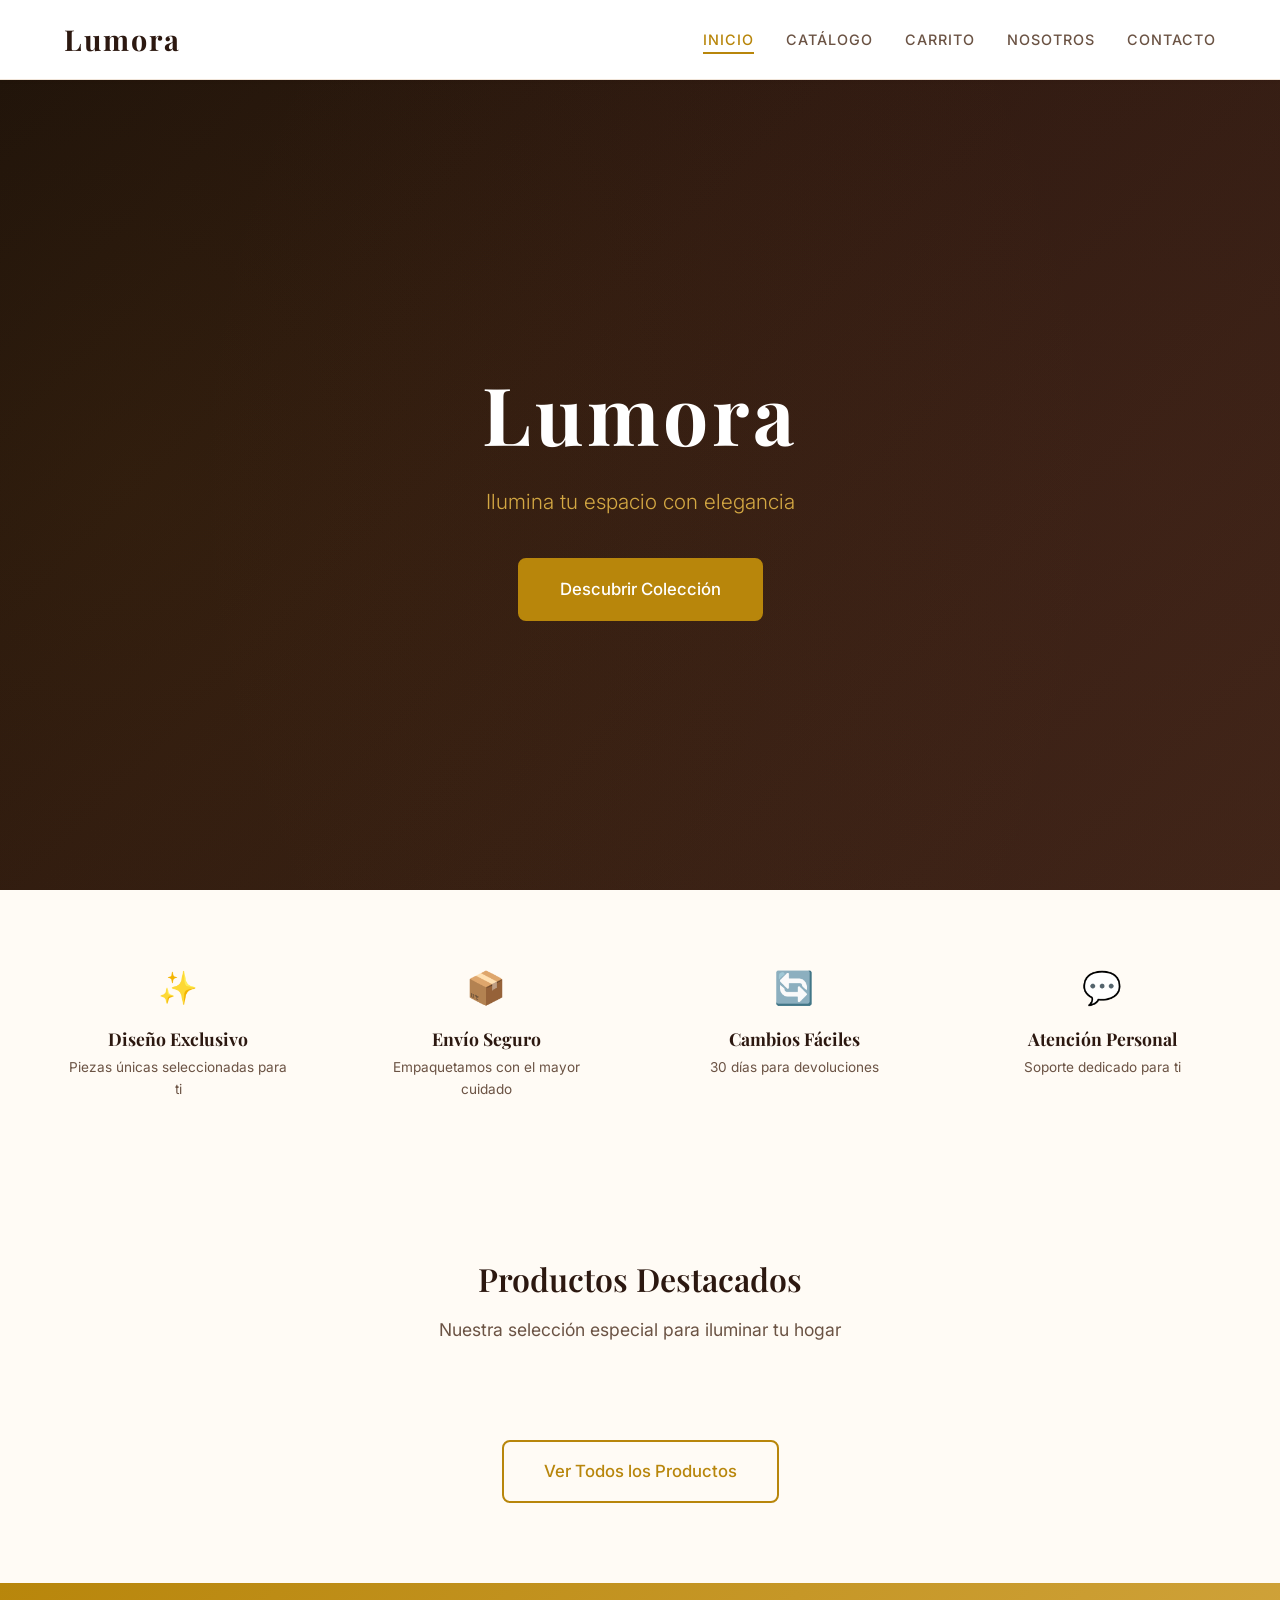
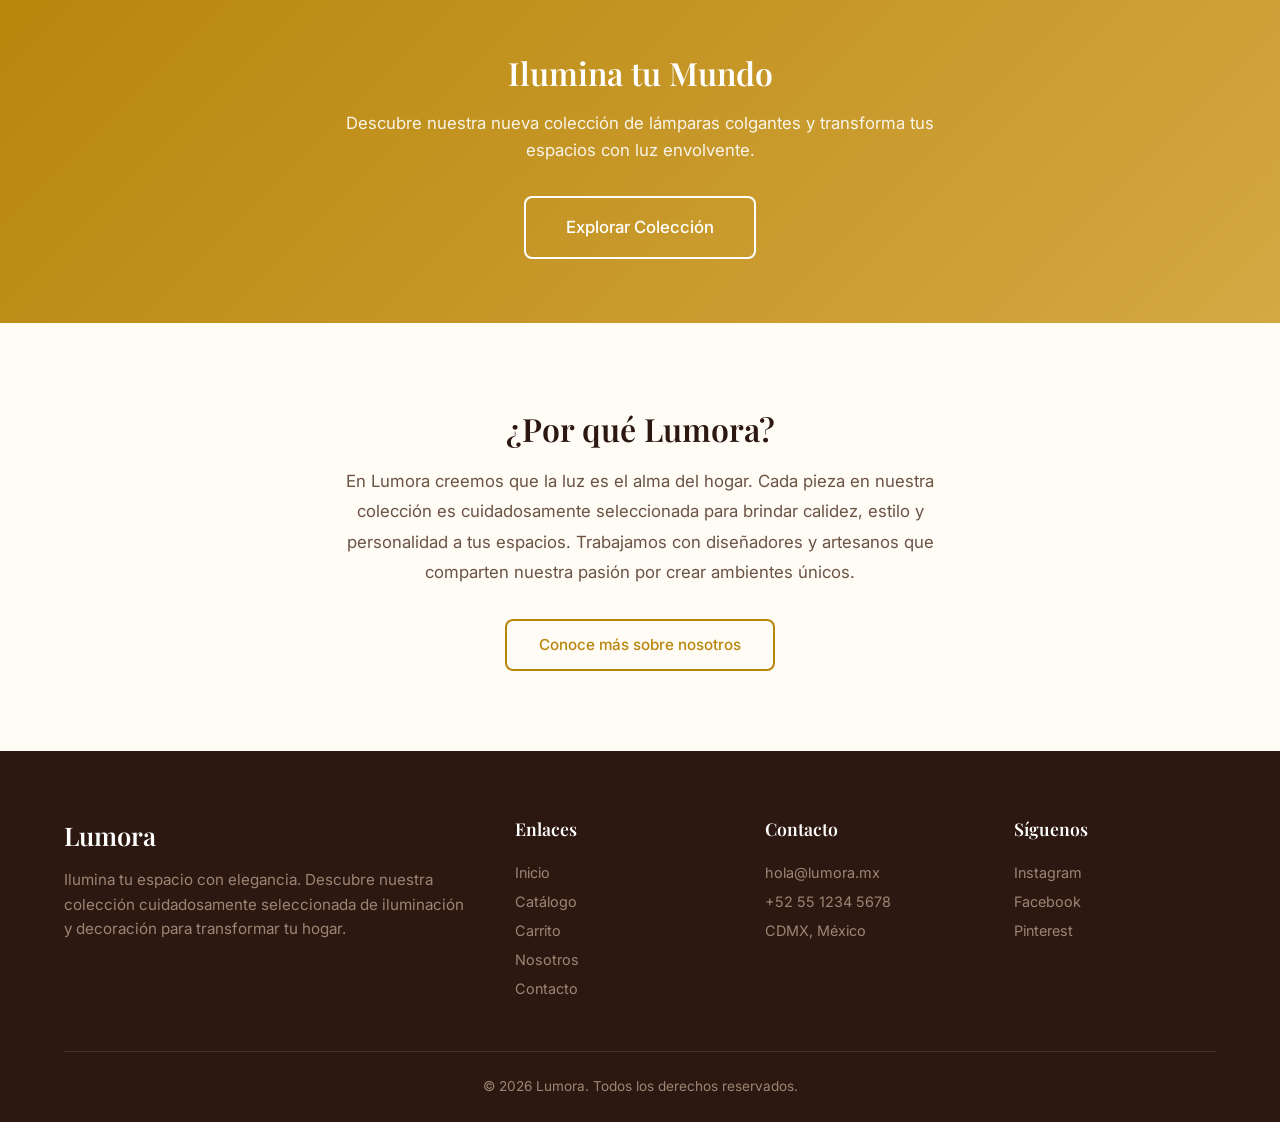
==== commit 20ae2bed: "feat: complete landing page with hero section and featured products Enhance index.html with full-pag" ====
--- a/index.html
+++ b/index.html
@@ -3,7 +3,7 @@
 <head>
   <meta charset="UTF-8">
   <meta name="viewport" content="width=device-width, initial-scale=1.0">
-  <meta name="description" content="Lumora - Ilumina tu espacio con elegancia">
+  <meta name="description" content="Lumora - Ilumina tu espacio con elegancia. Descubre nuestra colección de lámparas y decoración.">
   <title>Lumora - Ilumina tu espacio</title>
   <link rel="preconnect" href="https://fonts.googleapis.com">
   <link rel="preconnect" href="https://fonts.gstatic.com" crossorigin>
@@ -12,17 +12,88 @@
 </head>
 <body>
   <div id="header-placeholder"></div>
+
   <main>
     <section class="hero">
       <div class="hero__content">
         <h1 class="hero__title">Lumora</h1>
         <p class="hero__subtitle">Ilumina tu espacio con elegancia</p>
-        <a href="pages/catalog.html" class="btn btn--primary">Descubrir Colección</a>
+        <a href="pages/catalog.html" class="btn btn--primary btn--lg">Descubrir Colección</a>
+      </div>
+    </section>
+
+    <section class="features-strip container">
+      <div class="features-strip__item">
+        <div class="features-strip__icon">✨</div>
+        <h4>Diseño Exclusivo</h4>
+        <p>Piezas únicas seleccionadas para ti</p>
+      </div>
+      <div class="features-strip__item">
+        <div class="features-strip__icon">📦</div>
+        <h4>Envío Seguro</h4>
+        <p>Empaquetamos con el mayor cuidado</p>
+      </div>
+      <div class="features-strip__item">
+        <div class="features-strip__icon">🔄</div>
+        <h4>Cambios Fáciles</h4>
+        <p>30 días para devoluciones</p>
+      </div>
+      <div class="features-strip__item">
+        <div class="features-strip__icon">💬</div>
+        <h4>Atención Personal</h4>
+        <p>Soporte dedicado para ti</p>
+      </div>
+    </section>
+
+    <section class="featured">
+      <div class="container">
+        <h2 class="section__title">Productos Destacados</h2>
+        <p class="section__subtitle">Nuestra selección especial para iluminar tu hogar</p>
+        <div class="featured__grid" id="featured-grid"></div>
+        <div class="featured__cta">
+          <a href="pages/catalog.html" class="btn btn--secondary btn--lg">Ver Todos los Productos</a>
+        </div>
+      </div>
+    </section>
+
+    <section class="banner">
+      <div class="container">
+        <h2 class="banner__title">Ilumina tu Mundo</h2>
+        <p class="banner__text">Descubre nuestra nueva colección de lámparas colgantes y transforma tus espacios con luz envolvente.</p>
+        <a href="pages/catalog.html?category=lamparas-colgantes" class="btn btn--secondary btn--lg">Explorar Colección</a>
+      </div>
+    </section>
+
+    <section class="section">
+      <div class="container" style="text-align:center;max-width:700px;">
+        <h2 class="section__title">¿Por qué Lumora?</h2>
+        <p style="color:var(--color-text-light);font-size:1.05rem;line-height:1.8;">
+          En Lumora creemos que la luz es el alma del hogar. Cada pieza en nuestra colección es cuidadosamente seleccionada para brindar calidez, estilo y personalidad a tus espacios. Trabajamos con diseñadores y artesanos que comparten nuestra pasión por crear ambientes únicos.
+        </p>
+        <a href="pages/about.html" class="btn btn--secondary" style="margin-top:32px;">Conoce más sobre nosotros</a>
       </div>
     </section>
   </main>
+
   <div id="footer-placeholder"></div>
   <script src="js/data.js"></script>
   <script src="js/main.js"></script>
+  <script>
+    (function () {
+      const grid = document.getElementById('featured-grid');
+      if (!grid) return;
+      const featured = (window.PRODUCTS || []).filter(p => p.featured).slice(0, 4);
+      grid.innerHTML = featured.map(p => `
+        <a href="pages/product.html?id=${p.id}" class="product-card">
+          <img src="${p.image}" alt="${p.name}" class="product-card__image" loading="lazy">
+          <div class="product-card__body">
+            <p class="product-card__category">${p.categoryLabel}</p>
+            <h3 class="product-card__name">${p.name}</h3>
+            <p class="product-card__price">$${p.price.toFixed(2)}</p>
+          </div>
+        </a>
+      `).join('');
+    })();
+  </script>
 </body>
 </html>
--- a/css/style.css
+++ b/css/style.css
@@ -0,0 +1,1305 @@
+/* ============================================
+   Lumora - Estilos Globales
+   ============================================ */
+:root {
+  --color-primary: #B8860B;
+  --color-primary-hover: #D4A843;
+  --color-primary-light: #F5E6CC;
+  --color-primary-dark: #8B6508;
+  --color-secondary: #2C1810;
+  --color-accent: #C8674B;
+  --color-accent-hover: #B85A3E;
+  --color-bg: #FFFBF5;
+  --color-bg-alt: #FDF6EC;
+  --color-bg-dark: #F5E6CC;
+  --color-text: #2D1B0E;
+  --color-text-light: #6B5344;
+  --color-text-lighter: #9C8574;
+  --color-white: #FFFFFF;
+  --color-border: #E8D5C4;
+  --color-border-light: #F0E4D8;
+  --color-success: #5B8C5A;
+  --color-error: #C8674B;
+  --color-star: #D4A843;
+
+  --font-heading: 'Playfair Display', serif;
+  --font-body: 'Inter', sans-serif;
+
+  --shadow-sm: 0 1px 3px rgba(44, 24, 16, 0.08);
+  --shadow-md: 0 4px 12px rgba(44, 24, 16, 0.1);
+  --shadow-lg: 0 8px 30px rgba(44, 24, 16, 0.12);
+  --shadow-hover: 0 12px 40px rgba(44, 24, 16, 0.18);
+
+  --radius-sm: 4px;
+  --radius-md: 8px;
+  --radius-lg: 16px;
+  --radius-xl: 24px;
+
+  --transition: all 0.3s ease;
+  --transition-fast: all 0.15s ease;
+  --transition-slow: all 0.5s ease;
+
+  --container: 1200px;
+  --header-height: 80px;
+}
+
+/* Reset */
+*, *::before, *::after {
+  margin: 0;
+  padding: 0;
+  box-sizing: border-box;
+}
+
+html {
+  scroll-behavior: smooth;
+  font-size: 16px;
+}
+
+body {
+  font-family: var(--font-body);
+  color: var(--color-text);
+  background-color: var(--color-bg);
+  line-height: 1.6;
+  min-height: 100vh;
+  display: flex;
+  flex-direction: column;
+}
+
+img {
+  max-width: 100%;
+  height: auto;
+  display: block;
+}
+
+a {
+  color: inherit;
+  text-decoration: none;
+  transition: var(--transition);
+}
+
+ul { list-style: none; }
+
+.container {
+  width: 100%;
+  max-width: var(--container);
+  margin: 0 auto;
+  padding: 0 24px;
+}
+
+.section {
+  padding: 80px 0;
+}
+
+.section__title {
+  font-family: var(--font-heading);
+  font-size: 2rem;
+  font-weight: 600;
+  text-align: center;
+  margin-bottom: 12px;
+  color: var(--color-secondary);
+}
+
+.section__subtitle {
+  text-align: center;
+  color: var(--color-text-light);
+  margin-bottom: 48px;
+  font-size: 1.1rem;
+}
+
+/* Buttons */
+.btn {
+  display: inline-flex;
+  align-items: center;
+  justify-content: center;
+  gap: 8px;
+  padding: 12px 32px;
+  border: 2px solid transparent;
+  border-radius: var(--radius-md);
+  font-family: var(--font-body);
+  font-size: 0.95rem;
+  font-weight: 500;
+  cursor: pointer;
+  transition: var(--transition);
+  text-align: center;
+}
+
+.btn--primary {
+  background-color: var(--color-primary);
+  color: var(--color-white);
+  border-color: var(--color-primary);
+}
+
+.btn--primary:hover {
+  background-color: var(--color-primary-hover);
+  border-color: var(--color-primary-hover);
+  transform: translateY(-2px);
+  box-shadow: var(--shadow-md);
+}
+
+.btn--primary:active {
+  transform: translateY(0);
+  background-color: var(--color-primary-dark);
+  border-color: var(--color-primary-dark);
+}
+
+.btn--secondary {
+  background-color: transparent;
+  color: var(--color-primary);
+  border-color: var(--color-primary);
+}
+
+.btn--secondary:hover {
+  background-color: var(--color-primary);
+  color: var(--color-white);
+  transform: translateY(-2px);
+}
+
+.btn--secondary:active {
+  transform: translateY(0);
+  background-color: var(--color-primary-dark);
+  border-color: var(--color-primary-dark);
+}
+
+.btn--accent {
+  background-color: var(--color-accent);
+  color: var(--color-white);
+  border-color: var(--color-accent);
+}
+
+.btn--accent:hover {
+  background-color: var(--color-accent-hover);
+  border-color: var(--color-accent-hover);
+  transform: translateY(-2px);
+  box-shadow: var(--shadow-md);
+}
+
+.btn--sm {
+  padding: 8px 20px;
+  font-size: 0.85rem;
+}
+
+.btn--lg {
+  padding: 16px 40px;
+  font-size: 1.05rem;
+}
+
+.btn--full {
+  width: 100%;
+}
+
+/* Header */
+.header {
+  position: sticky;
+  top: 0;
+  z-index: 1000;
+  background-color: var(--color-white);
+  border-bottom: 1px solid var(--color-border-light);
+  height: var(--header-height);
+  box-shadow: var(--shadow-sm);
+}
+
+.header__inner {
+  display: flex;
+  align-items: center;
+  justify-content: space-between;
+  height: 100%;
+}
+
+.header__logo {
+  font-family: var(--font-heading);
+  font-size: 1.8rem;
+  font-weight: 700;
+  color: var(--color-secondary);
+  letter-spacing: 2px;
+}
+
+.header__logo:hover {
+  color: var(--color-primary);
+}
+
+.header__nav-list {
+  display: flex;
+  align-items: center;
+  gap: 32px;
+}
+
+.header__nav-link {
+  font-size: 0.9rem;
+  font-weight: 500;
+  color: var(--color-text-light);
+  padding: 4px 0;
+  border-bottom: 2px solid transparent;
+  transition: var(--transition);
+  text-transform: uppercase;
+  letter-spacing: 1px;
+}
+
+.header__nav-link:hover,
+.header__nav-link--active {
+  color: var(--color-primary);
+  border-bottom-color: var(--color-primary);
+}
+
+.header__menu-toggle {
+  display: none;
+  flex-direction: column;
+  gap: 5px;
+  background: none;
+  border: none;
+  cursor: pointer;
+  padding: 4px;
+}
+
+.header__menu-toggle span {
+  display: block;
+  width: 24px;
+  height: 2px;
+  background-color: var(--color-text);
+  transition: var(--transition);
+  border-radius: 2px;
+}
+
+/* Footer */
+.footer {
+  background-color: var(--color-secondary);
+  color: var(--color-bg-alt);
+  padding: 64px 0 0;
+  margin-top: auto;
+}
+
+.footer__inner {
+  display: grid;
+  grid-template-columns: 2fr 1fr 1fr 1fr;
+  gap: 48px;
+  padding-bottom: 48px;
+  border-bottom: 1px solid rgba(255, 255, 255, 0.1);
+}
+
+.footer__brand h3 {
+  font-family: var(--font-heading);
+  font-size: 1.6rem;
+  font-weight: 600;
+  margin-bottom: 12px;
+  color: var(--color-white);
+}
+
+.footer__brand p {
+  color: var(--color-text-lighter);
+  font-size: 0.95rem;
+  line-height: 1.6;
+}
+
+.footer h4 {
+  font-family: var(--font-heading);
+  font-size: 1.1rem;
+  font-weight: 600;
+  margin-bottom: 16px;
+  color: var(--color-white);
+}
+
+.footer__links ul,
+.footer__contact p,
+.footer__social p {
+  font-size: 0.9rem;
+  color: var(--color-text-lighter);
+  line-height: 2;
+}
+
+.footer__links a:hover {
+  color: var(--color-primary-hover);
+}
+
+.footer__bottom {
+  padding: 24px 0;
+  text-align: center;
+  font-size: 0.85rem;
+  color: var(--color-text-lighter);
+}
+
+/* Page Hero */
+.page-hero {
+  background: linear-gradient(135deg, var(--color-secondary) 0%, #3d2317 100%);
+  color: var(--color-white);
+  padding: 64px 0;
+  text-align: center;
+}
+
+.page-hero__title {
+  font-family: var(--font-heading);
+  font-size: 2.5rem;
+  font-weight: 600;
+  margin-bottom: 8px;
+}
+
+.page-hero__subtitle {
+  font-size: 1.1rem;
+  color: var(--color-primary-hover);
+  font-weight: 300;
+}
+
+/* About Page */
+.about {
+  max-width: 800px;
+  margin: 0 auto;
+  padding: 0 24px;
+}
+
+.about__story {
+  margin-bottom: 64px;
+}
+
+.about__story h2 {
+  font-family: var(--font-heading);
+  font-size: 1.8rem;
+  color: var(--color-secondary);
+  margin-bottom: 24px;
+}
+
+.about__story p {
+  color: var(--color-text-light);
+  font-size: 1.05rem;
+  line-height: 1.8;
+  margin-bottom: 16px;
+}
+
+.about__values {
+  margin-bottom: 64px;
+}
+
+.about__values h2 {
+  font-family: var(--font-heading);
+  font-size: 1.8rem;
+  color: var(--color-secondary);
+  text-align: center;
+  margin-bottom: 40px;
+}
+
+.about__values-grid {
+  display: grid;
+  grid-template-columns: repeat(3, 1fr);
+  gap: 32px;
+}
+
+.about__value-card {
+  text-align: center;
+  padding: 32px 24px;
+  background: var(--color-white);
+  border-radius: var(--radius-lg);
+  box-shadow: var(--shadow-sm);
+  transition: var(--transition);
+}
+
+.about__value-card:hover {
+  transform: translateY(-4px);
+  box-shadow: var(--shadow-md);
+}
+
+.about__value-icon {
+  font-size: 2.5rem;
+  margin-bottom: 16px;
+}
+
+.about__value-card h3 {
+  font-family: var(--font-heading);
+  font-size: 1.2rem;
+  color: var(--color-secondary);
+  margin-bottom: 8px;
+}
+
+.about__value-card p {
+  color: var(--color-text-light);
+  font-size: 0.9rem;
+  line-height: 1.6;
+}
+
+/* Contact Page */
+.contact {
+  max-width: 600px;
+  margin: 0 auto;
+  padding: 0 24px;
+}
+
+.form-group {
+  margin-bottom: 24px;
+}
+
+.form-group label {
+  display: block;
+  font-size: 0.9rem;
+  font-weight: 500;
+  color: var(--color-text);
+  margin-bottom: 8px;
+}
+
+.form-group input,
+.form-group textarea,
+.form-group select {
+  width: 100%;
+  padding: 12px 16px;
+  border: 2px solid var(--color-border);
+  border-radius: var(--radius-md);
+  font-family: var(--font-body);
+  font-size: 0.95rem;
+  color: var(--color-text);
+  background-color: var(--color-white);
+  transition: var(--transition);
+  outline: none;
+}
+
+.form-group input:focus,
+.form-group textarea:focus,
+.form-group select:focus {
+  border-color: var(--color-primary);
+  box-shadow: 0 0 0 3px var(--color-primary-light);
+}
+
+.form-group input.error,
+.form-group textarea.error {
+  border-color: var(--color-error);
+}
+
+.form-group .error-message {
+  display: none;
+  font-size: 0.85rem;
+  color: var(--color-error);
+  margin-top: 6px;
+}
+
+.form-group .error-message.visible {
+  display: block;
+}
+
+.form-success {
+  display: none;
+  text-align: center;
+  padding: 48px 24px;
+  background: var(--color-white);
+  border-radius: var(--radius-lg);
+  box-shadow: var(--shadow-md);
+}
+
+.form-success.visible {
+  display: block;
+}
+
+.form-success__icon {
+  font-size: 3rem;
+  margin-bottom: 16px;
+}
+
+.form-success h3 {
+  font-family: var(--font-heading);
+  font-size: 1.5rem;
+  color: var(--color-secondary);
+  margin-bottom: 8px;
+}
+
+.form-success p {
+  color: var(--color-text-light);
+}
+
+/* Cart Page */
+.cart__content {
+  display: grid;
+  grid-template-columns: 1fr 380px;
+  gap: 48px;
+  align-items: start;
+}
+
+.cart__items {
+  display: flex;
+  flex-direction: column;
+  gap: 16px;
+}
+
+.cart__item {
+  display: grid;
+  grid-template-columns: 100px 1fr auto;
+  gap: 24px;
+  padding: 24px;
+  background: var(--color-white);
+  border-radius: var(--radius-lg);
+  box-shadow: var(--shadow-sm);
+  align-items: center;
+  transition: var(--transition);
+}
+
+.cart__item:hover {
+  box-shadow: var(--shadow-md);
+}
+
+.cart__item-image {
+  width: 100px;
+  height: 100px;
+  object-fit: cover;
+  border-radius: var(--radius-md);
+}
+
+.cart__item-info h3 {
+  font-family: var(--font-heading);
+  font-size: 1.1rem;
+  margin-bottom: 4px;
+  color: var(--color-secondary);
+}
+
+.cart__item-info p {
+  color: var(--color-text-light);
+  font-size: 0.9rem;
+}
+
+.cart__item-quantity {
+  display: flex;
+  align-items: center;
+  gap: 12px;
+  margin-top: 8px;
+}
+
+.cart__item-quantity button {
+  width: 32px;
+  height: 32px;
+  border: 1px solid var(--color-border);
+  border-radius: 50%;
+  background: var(--color-white);
+  cursor: pointer;
+  font-size: 1.1rem;
+  display: flex;
+  align-items: center;
+  justify-content: center;
+  transition: var(--transition);
+}
+
+.cart__item-quantity button:hover {
+  background: var(--color-primary-light);
+  border-color: var(--color-primary);
+}
+
+.cart__item-quantity span {
+  font-weight: 500;
+  min-width: 24px;
+  text-align: center;
+}
+
+.cart__item-total {
+  text-align: right;
+}
+
+.cart__item-total .price {
+  font-family: var(--font-heading);
+  font-size: 1.2rem;
+  font-weight: 600;
+  color: var(--color-primary-dark);
+}
+
+.cart__item-remove {
+  background: none;
+  border: none;
+  color: var(--color-text-lighter);
+  cursor: pointer;
+  font-size: 0.85rem;
+  margin-top: 4px;
+  transition: var(--transition);
+}
+
+.cart__item-remove:hover {
+  color: var(--color-error);
+}
+
+.cart__summary {
+  background: var(--color-white);
+  border-radius: var(--radius-lg);
+  box-shadow: var(--shadow-sm);
+  padding: 32px;
+  position: sticky;
+  top: calc(var(--header-height) + 24px);
+}
+
+.cart__summary h3 {
+  font-family: var(--font-heading);
+  font-size: 1.3rem;
+  color: var(--color-secondary);
+  margin-bottom: 24px;
+  padding-bottom: 16px;
+  border-bottom: 1px solid var(--color-border-light);
+}
+
+.cart__summary-row {
+  display: flex;
+  justify-content: space-between;
+  margin-bottom: 12px;
+  font-size: 0.95rem;
+  color: var(--color-text-light);
+}
+
+.cart__summary-row.total {
+  font-size: 1.2rem;
+  font-weight: 600;
+  color: var(--color-secondary);
+  padding-top: 16px;
+  border-top: 2px solid var(--color-border);
+  margin-top: 16px;
+}
+
+.cart__summary .btn {
+  margin-top: 24px;
+}
+
+.cart__empty {
+  text-align: center;
+  padding: 80px 24px;
+}
+
+.cart__empty-icon {
+  font-size: 4rem;
+  margin-bottom: 16px;
+}
+
+.cart__empty h2 {
+  font-family: var(--font-heading);
+  font-size: 1.8rem;
+  color: var(--color-secondary);
+  margin-bottom: 8px;
+}
+
+.cart__empty p {
+  color: var(--color-text-light);
+  margin-bottom: 24px;
+}
+
+/* Catalog Page */
+.catalog__controls {
+  display: flex;
+  flex-wrap: wrap;
+  gap: 16px;
+  align-items: center;
+  justify-content: space-between;
+  margin-bottom: 40px;
+}
+
+.catalog__filters {
+  display: flex;
+  gap: 8px;
+  flex-wrap: wrap;
+}
+
+.catalog__filter-btn {
+  padding: 8px 20px;
+  border: 2px solid var(--color-border);
+  border-radius: 24px;
+  background: var(--color-white);
+  font-family: var(--font-body);
+  font-size: 0.85rem;
+  font-weight: 500;
+  cursor: pointer;
+  transition: var(--transition);
+  color: var(--color-text-light);
+}
+
+.catalog__filter-btn:hover {
+  border-color: var(--color-primary);
+  color: var(--color-primary);
+}
+
+.catalog__filter-btn.active {
+  background: var(--color-primary);
+  color: var(--color-white);
+  border-color: var(--color-primary);
+}
+
+.catalog__search {
+  display: flex;
+  align-items: center;
+  gap: 8px;
+  background: var(--color-white);
+  border: 2px solid var(--color-border);
+  border-radius: var(--radius-md);
+  padding: 0 16px;
+  transition: var(--transition);
+  min-width: 280px;
+}
+
+.catalog__search:focus-within {
+  border-color: var(--color-primary);
+  box-shadow: 0 0 0 3px var(--color-primary-light);
+}
+
+.catalog__search input {
+  border: none;
+  outline: none;
+  padding: 12px 0;
+  font-family: var(--font-body);
+  font-size: 0.9rem;
+  color: var(--color-text);
+  width: 100%;
+  background: transparent;
+}
+
+.catalog__search-icon {
+  color: var(--color-text-lighter);
+  font-size: 1.1rem;
+}
+
+/* Product Grid */
+.product-grid {
+  display: grid;
+  grid-template-columns: repeat(auto-fill, minmax(270px, 1fr));
+  gap: 32px;
+}
+
+.product-card {
+  background: var(--color-white);
+  border-radius: var(--radius-lg);
+  overflow: hidden;
+  box-shadow: var(--shadow-sm);
+  transition: var(--transition);
+  cursor: pointer;
+}
+
+.product-card:hover {
+  transform: translateY(-6px);
+  box-shadow: var(--shadow-hover);
+}
+
+.product-card__image {
+  width: 100%;
+  aspect-ratio: 3/4;
+  object-fit: cover;
+  transition: var(--transition-slow);
+}
+
+.product-card:hover .product-card__image {
+  transform: scale(1.05);
+}
+
+.product-card__body {
+  padding: 20px;
+}
+
+.product-card__category {
+  font-size: 0.75rem;
+  text-transform: uppercase;
+  letter-spacing: 1.5px;
+  color: var(--color-text-lighter);
+  margin-bottom: 8px;
+}
+
+.product-card__name {
+  font-family: var(--font-heading);
+  font-size: 1.1rem;
+  font-weight: 600;
+  color: var(--color-secondary);
+  margin-bottom: 6px;
+}
+
+.product-card__price {
+  font-size: 1.15rem;
+  font-weight: 600;
+  color: var(--color-primary-dark);
+}
+
+/* Product Detail */
+.product-detail {
+  display: grid;
+  grid-template-columns: 1fr 1fr;
+  gap: 64px;
+  align-items: start;
+}
+
+.product-detail__gallery {
+  position: sticky;
+  top: calc(var(--header-height) + 24px);
+}
+
+.product-detail__main-image {
+  width: 100%;
+  aspect-ratio: 4/5;
+  object-fit: cover;
+  border-radius: var(--radius-lg);
+  margin-bottom: 16px;
+}
+
+.product-detail__thumbnails {
+  display: flex;
+  gap: 12px;
+}
+
+.product-detail__thumb {
+  width: 80px;
+  height: 80px;
+  object-fit: cover;
+  border-radius: var(--radius-md);
+  cursor: pointer;
+  border: 2px solid transparent;
+  transition: var(--transition);
+}
+
+.product-detail__thumb:hover,
+.product-detail__thumb.active {
+  border-color: var(--color-primary);
+}
+
+.product-detail__info h1 {
+  font-family: var(--font-heading);
+  font-size: 2rem;
+  font-weight: 600;
+  color: var(--color-secondary);
+  margin-bottom: 8px;
+}
+
+.product-detail__category {
+  font-size: 0.85rem;
+  text-transform: uppercase;
+  letter-spacing: 1.5px;
+  color: var(--color-text-lighter);
+  margin-bottom: 16px;
+}
+
+.product-detail__price {
+  font-family: var(--font-heading);
+  font-size: 2rem;
+  font-weight: 700;
+  color: var(--color-primary-dark);
+  margin-bottom: 24px;
+}
+
+.product-detail__description {
+  color: var(--color-text-light);
+  font-size: 1rem;
+  line-height: 1.8;
+  margin-bottom: 32px;
+}
+
+.product-detail__actions {
+  display: flex;
+  gap: 16px;
+  align-items: center;
+  flex-wrap: wrap;
+}
+
+.product-detail__quantity {
+  display: flex;
+  align-items: center;
+  gap: 12px;
+  border: 2px solid var(--color-border);
+  border-radius: var(--radius-md);
+  padding: 4px;
+}
+
+.product-detail__quantity button {
+  width: 40px;
+  height: 40px;
+  border: none;
+  background: var(--color-bg-alt);
+  border-radius: var(--radius-sm);
+  cursor: pointer;
+  font-size: 1.2rem;
+  display: flex;
+  align-items: center;
+  justify-content: center;
+  transition: var(--transition);
+  color: var(--color-text);
+}
+
+.product-detail__quantity button:hover {
+  background: var(--color-primary-light);
+}
+
+.product-detail__quantity span {
+  font-weight: 600;
+  min-width: 40px;
+  text-align: center;
+  font-size: 1.1rem;
+}
+
+/* Home Page Hero */
+.hero {
+  min-height: 90vh;
+  display: flex;
+  align-items: center;
+  justify-content: center;
+  text-align: center;
+  background: linear-gradient(135deg, #1a0f0a 0%, #2C1810 40%, #3d2317 100%);
+  color: var(--color-white);
+  position: relative;
+  overflow: hidden;
+}
+
+.hero::before {
+  content: '';
+  position: absolute;
+  top: -50%;
+  left: -50%;
+  width: 200%;
+  height: 200%;
+  background: radial-gradient(circle at 30% 50%, rgba(184, 134, 11, 0.08) 0%, transparent 50%),
+              radial-gradient(circle at 70% 50%, rgba(200, 103, 75, 0.05) 0%, transparent 50%);
+  animation: heroGlow 15s ease-in-out infinite alternate;
+}
+
+@keyframes heroGlow {
+  0% { transform: translate(0, 0) rotate(0deg); }
+  100% { transform: translate(-2%, -1%) rotate(3deg); }
+}
+
+.hero__content {
+  position: relative;
+  z-index: 1;
+  padding: 0 24px;
+}
+
+.hero__title {
+  font-family: var(--font-heading);
+  font-size: 5rem;
+  font-weight: 700;
+  margin-bottom: 8px;
+  letter-spacing: 4px;
+  animation: fadeInUp 1s ease;
+}
+
+.hero__subtitle {
+  font-size: 1.3rem;
+  font-weight: 300;
+  color: var(--color-primary-hover);
+  margin-bottom: 40px;
+  animation: fadeInUp 1s ease 0.2s both;
+}
+
+.hero .btn {
+  animation: fadeInUp 1s ease 0.4s both;
+}
+
+@keyframes fadeInUp {
+  from {
+    opacity: 0;
+    transform: translateY(30px);
+  }
+  to {
+    opacity: 1;
+    transform: translateY(0);
+  }
+}
+
+/* Featured Section */
+.featured {
+  padding: 80px 0;
+}
+
+.featured__grid {
+  display: grid;
+  grid-template-columns: repeat(4, 1fr);
+  gap: 24px;
+}
+
+.featured__cta {
+  text-align: center;
+  margin-top: 48px;
+}
+
+/* Banner */
+.banner {
+  background: linear-gradient(135deg, var(--color-primary) 0%, var(--color-primary-hover) 100%);
+  padding: 64px 24px;
+  text-align: center;
+  color: var(--color-white);
+}
+
+.banner__title {
+  font-family: var(--font-heading);
+  font-size: 2rem;
+  font-weight: 600;
+  margin-bottom: 12px;
+}
+
+.banner__text {
+  font-size: 1.05rem;
+  opacity: 0.9;
+  margin-bottom: 32px;
+  max-width: 600px;
+  margin-left: auto;
+  margin-right: auto;
+}
+
+.banner .btn--secondary {
+  border-color: var(--color-white);
+  color: var(--color-white);
+}
+
+.banner .btn--secondary:hover {
+  background-color: var(--color-white);
+  color: var(--color-primary);
+}
+
+/* Features Strip */
+.features-strip {
+  display: grid;
+  grid-template-columns: repeat(4, 1fr);
+  gap: 32px;
+  padding: 48px 0;
+  text-align: center;
+}
+
+.features-strip__item {
+  padding: 24px;
+}
+
+.features-strip__icon {
+  font-size: 2rem;
+  margin-bottom: 12px;
+}
+
+.features-strip__item h4 {
+  font-family: var(--font-heading);
+  font-size: 1.1rem;
+  color: var(--color-secondary);
+  margin-bottom: 4px;
+}
+
+.features-strip__item p {
+  font-size: 0.85rem;
+  color: var(--color-text-light);
+}
+
+/* Checkout Modal */
+.modal-overlay {
+  display: none;
+  position: fixed;
+  top: 0;
+  left: 0;
+  width: 100%;
+  height: 100%;
+  background: rgba(44, 24, 16, 0.6);
+  backdrop-filter: blur(4px);
+  z-index: 2000;
+  align-items: center;
+  justify-content: center;
+}
+
+.modal-overlay.visible {
+  display: flex;
+}
+
+.modal {
+  background: var(--color-white);
+  border-radius: var(--radius-xl);
+  padding: 48px;
+  max-width: 480px;
+  width: 90%;
+  text-align: center;
+  animation: fadeInUp 0.3s ease;
+}
+
+.modal__icon {
+  font-size: 3rem;
+  margin-bottom: 16px;
+}
+
+.modal h3 {
+  font-family: var(--font-heading);
+  font-size: 1.5rem;
+  color: var(--color-secondary);
+  margin-bottom: 8px;
+}
+
+.modal p {
+  color: var(--color-text-light);
+  margin-bottom: 24px;
+}
+
+/* Toast notifications */
+.toast {
+  position: fixed;
+  top: calc(var(--header-height) + 16px);
+  right: 24px;
+  background: var(--color-secondary);
+  color: var(--color-white);
+  padding: 16px 24px;
+  border-radius: var(--radius-md);
+  box-shadow: var(--shadow-lg);
+  z-index: 3000;
+  transform: translateX(120%);
+  transition: transform 0.3s ease;
+  font-size: 0.9rem;
+}
+
+.toast.visible {
+  transform: translateX(0);
+}
+
+.toast--success {
+  background: var(--color-success);
+}
+
+/* ============================================
+   Responsive - Mobile First
+   ============================================ */
+
+/* Tablet */
+@media (max-width: 900px) {
+  .hero__title {
+    font-size: 3.5rem;
+  }
+
+  .footer__inner {
+    grid-template-columns: 1fr 1fr;
+    gap: 32px;
+  }
+
+  .product-detail {
+    grid-template-columns: 1fr;
+    gap: 32px;
+  }
+
+  .product-detail__gallery {
+    position: static;
+  }
+
+  .cart__content {
+    grid-template-columns: 1fr;
+  }
+
+  .about__values-grid {
+    grid-template-columns: 1fr 1fr;
+  }
+
+  .featured__grid {
+    grid-template-columns: repeat(2, 1fr);
+  }
+
+  .features-strip {
+    grid-template-columns: repeat(2, 1fr);
+  }
+
+  .catalog__controls {
+    flex-direction: column;
+    align-items: stretch;
+  }
+
+  .catalog__search {
+    min-width: 0;
+    width: 100%;
+  }
+}
+
+/* Mobile */
+@media (max-width: 600px) {
+  .header__nav-list {
+    display: none;
+    position: absolute;
+    top: var(--header-height);
+    left: 0;
+    width: 100%;
+    background: var(--color-white);
+    flex-direction: column;
+    padding: 24px;
+    gap: 16px;
+    box-shadow: var(--shadow-md);
+    border-top: 1px solid var(--color-border-light);
+  }
+
+  .header__nav-list--open {
+    display: flex;
+  }
+
+  .header__menu-toggle {
+    display: flex;
+  }
+
+  .hero__title {
+    font-size: 2.5rem;
+  }
+
+  .hero__subtitle {
+    font-size: 1rem;
+  }
+
+  .section {
+    padding: 48px 0;
+  }
+
+  .section__title {
+    font-size: 1.5rem;
+  }
+
+  .footer__inner {
+    grid-template-columns: 1fr;
+    gap: 32px;
+  }
+
+  .product-grid {
+    grid-template-columns: repeat(2, 1fr);
+    gap: 16px;
+  }
+
+  .product-card__body {
+    padding: 12px;
+  }
+
+  .product-card__name {
+    font-size: 0.95rem;
+  }
+
+  .product-card__price {
+    font-size: 1rem;
+  }
+
+  .cart__item {
+    grid-template-columns: 80px 1fr;
+    gap: 16px;
+    padding: 16px;
+  }
+
+  .cart__item-total {
+    grid-column: 1 / -1;
+    text-align: left;
+    display: flex;
+    justify-content: space-between;
+    align-items: center;
+  }
+
+  .about__values-grid {
+    grid-template-columns: 1fr;
+  }
+
+  .featured__grid {
+    grid-template-columns: 1fr;
+  }
+
+  .features-strip {
+    grid-template-columns: 1fr 1fr;
+    gap: 16px;
+  }
+
+  .hero {
+    min-height: 70vh;
+  }
+
+  .page-hero__title {
+    font-size: 1.8rem;
+  }
+
+  .product-detail__info h1 {
+    font-size: 1.5rem;
+  }
+
+  .product-detail__price {
+    font-size: 1.5rem;
+  }
+
+  .modal {
+    padding: 32px 24px;
+  }
+
+  .catalog__filters {
+    justify-content: center;
+  }
+}
+
+/* Small Mobile */
+@media (max-width: 400px) {
+  .product-grid {
+    grid-template-columns: 1fr;
+  }
+
+  .features-strip {
+    grid-template-columns: 1fr;
+  }
+}
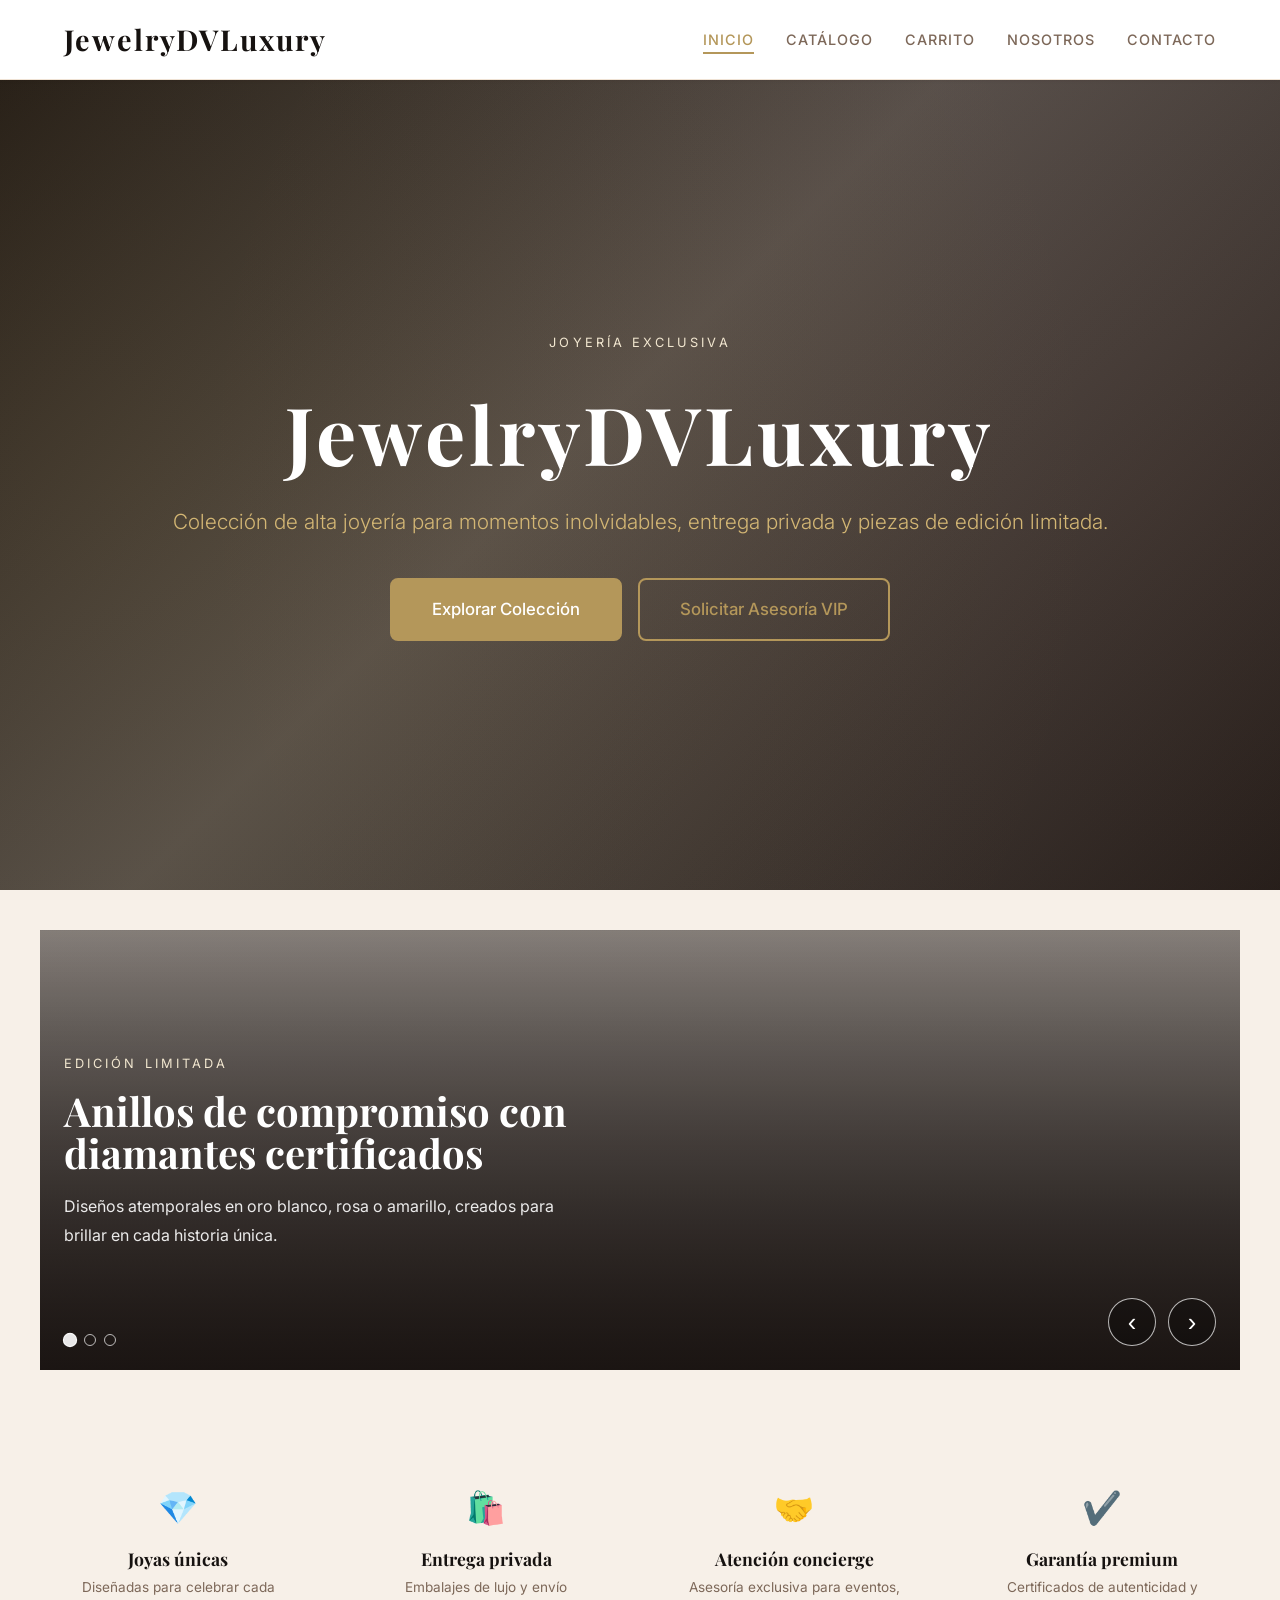
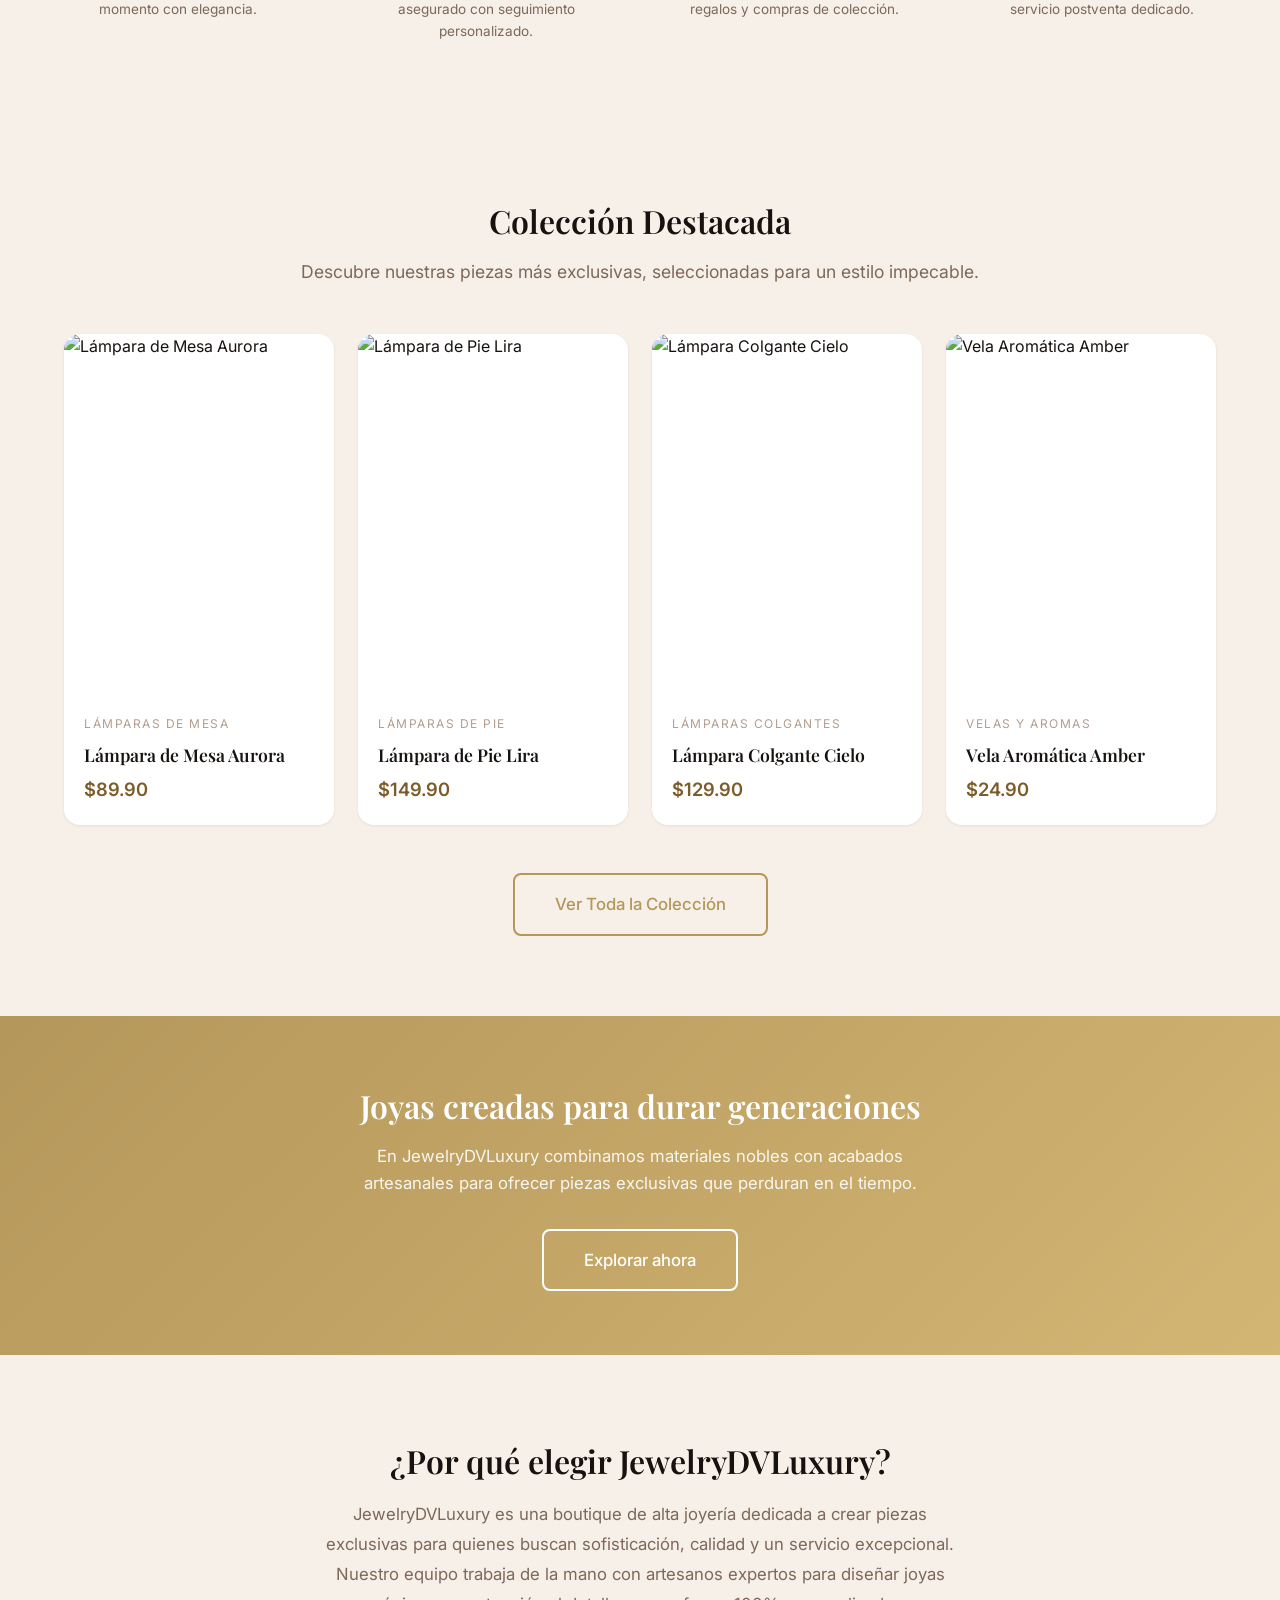
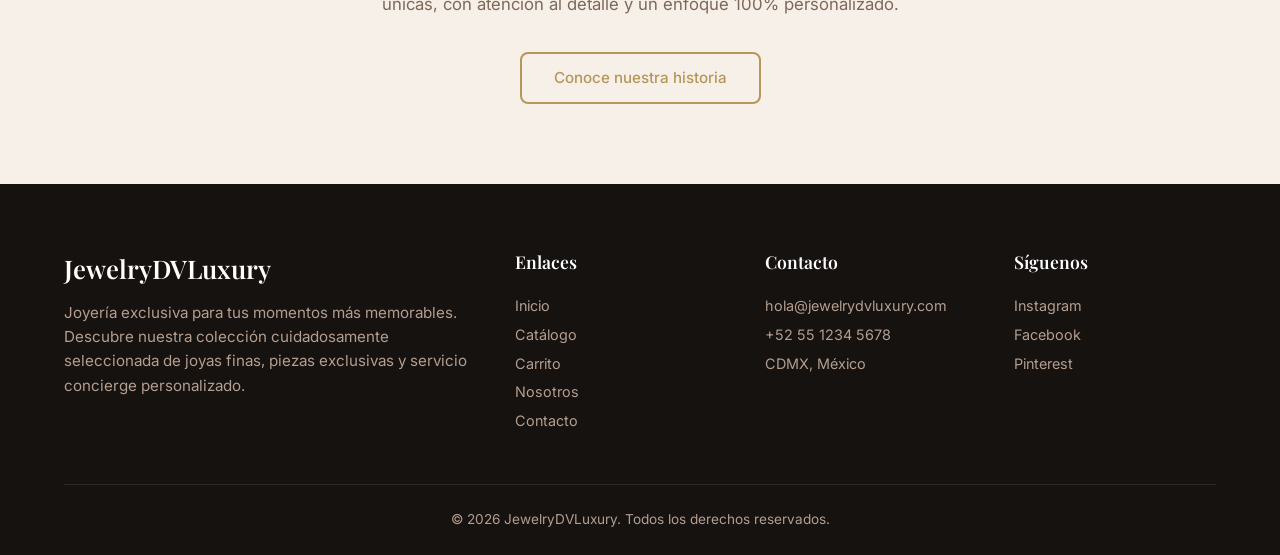
==== commit e494f1d8: "Rebrand site to JewelryDVLuxury with luxury visual identity, hero carousel, and VIP page content" ====
--- a/index.html
+++ b/index.html
@@ -3,8 +3,8 @@
 <head>
   <meta charset="UTF-8">
   <meta name="viewport" content="width=device-width, initial-scale=1.0">
-  <meta name="description" content="Lumora - Ilumina tu espacio con elegancia. Descubre nuestra colección de lámparas y decoración.">
-  <title>Lumora - Ilumina tu espacio</title>
+  <meta name="description" content="JewelryDVLuxury - Joyería exclusiva de alta gama. Descubre anillos, collares, aretes y relojes de lujo.">
+  <title>JewelryDVLuxury - Joyería exclusiva</title>
   <link rel="preconnect" href="https://fonts.googleapis.com">
   <link rel="preconnect" href="https://fonts.gstatic.com" crossorigin>
   <link href="https://fonts.googleapis.com/css2?family=Inter:wght@300;400;500;600&family=Playfair+Display:ital,wght@0,400;0,600;0,700;1,400&display=swap" rel="stylesheet">
@@ -16,61 +16,96 @@
   <main>
     <section class="hero">
       <div class="hero__content">
-        <h1 class="hero__title">Lumora</h1>
-        <p class="hero__subtitle">Ilumina tu espacio con elegancia</p>
-        <a href="pages/catalog.html" class="btn btn--primary btn--lg">Descubrir Colección</a>
+        <span class="hero__eyebrow">Joyería exclusiva</span>
+        <h1 class="hero__title">JewelryDVLuxury</h1>
+        <p class="hero__subtitle">Colección de alta joyería para momentos inolvidables, entrega privada y piezas de edición limitada.</p>
+        <div class="hero__actions">
+          <a href="pages/catalog.html" class="btn btn--primary btn--lg">Explorar Colección</a>
+          <a href="pages/contact.html" class="btn btn--secondary btn--lg">Solicitar Asesoría VIP</a>
+        </div>
       </div>
+    </section>
+
+    <section class="carousel container" aria-label="Carrusel de joyas exclusivas">
+      <div class="carousel__track" id="carousel-track">
+        <article class="carousel__slide active" style="background-image: linear-gradient(180deg, rgba(20,14,12,0.45), rgba(20,14,12,0.8)), url('https://images.unsplash.com/photo-1522312346375-d1a52e2b99b3?auto=format&fit=crop&w=1200&q=80');">
+          <div class="carousel__text">
+            <span class="carousel__eyebrow">Edición limitada</span>
+            <h2>Anillos de compromiso con diamantes certificados</h2>
+            <p>Diseños atemporales en oro blanco, rosa o amarillo, creados para brillar en cada historia única.</p>
+          </div>
+        </article>
+        <article class="carousel__slide" style="background-image: linear-gradient(180deg, rgba(20,14,12,0.45), rgba(20,14,12,0.8)), url('https://images.unsplash.com/photo-1511381939415-dd5c8dd0b7a4?auto=format&fit=crop&w=1200&q=80');">
+          <div class="carousel__text">
+            <span class="carousel__eyebrow">Colección Premium</span>
+            <h2>Pendientes y collares de exquisita artesanía</h2>
+            <p>Piezas esculpidas a mano que combinan piedra preciosa, seda y metal noble para un brillo soberbio.</p>
+          </div>
+        </article>
+        <article class="carousel__slide" style="background-image: linear-gradient(180deg, rgba(20,14,12,0.45), rgba(20,14,12,0.8)), url('https://images.unsplash.com/photo-1490367532201-b9bc1dc483f6?auto=format&fit=crop&w=1200&q=80');">
+          <div class="carousel__text">
+            <span class="carousel__eyebrow">Experiencia VIP</span>
+            <h2>Consultoría privada de estilo y selección</h2>
+            <p>Nuestro equipo de expertos acompaña tu compra desde la selección hasta el servicio postventa exclusivo.</p>
+          </div>
+        </article>
+      </div>
+      <div class="carousel__nav">
+        <button class="carousel__control" id="carousel-prev" aria-label="Anterior">‹</button>
+        <button class="carousel__control" id="carousel-next" aria-label="Siguiente">›</button>
+      </div>
+      <div class="carousel__indicators" id="carousel-indicators"></div>
     </section>
 
     <section class="features-strip container">
       <div class="features-strip__item">
-        <div class="features-strip__icon">✨</div>
-        <h4>Diseño Exclusivo</h4>
-        <p>Piezas únicas seleccionadas para ti</p>
+        <div class="features-strip__icon">💎</div>
+        <h4>Joyas únicas</h4>
+        <p>Diseñadas para celebrar cada momento con elegancia.</p>
       </div>
       <div class="features-strip__item">
-        <div class="features-strip__icon">📦</div>
-        <h4>Envío Seguro</h4>
-        <p>Empaquetamos con el mayor cuidado</p>
+        <div class="features-strip__icon">🛍️</div>
+        <h4>Entrega privada</h4>
+        <p>Embalajes de lujo y envío asegurado con seguimiento personalizado.</p>
       </div>
       <div class="features-strip__item">
-        <div class="features-strip__icon">🔄</div>
-        <h4>Cambios Fáciles</h4>
-        <p>30 días para devoluciones</p>
+        <div class="features-strip__icon">🤝</div>
+        <h4>Atención concierge</h4>
+        <p>Asesoría exclusiva para eventos, regalos y compras de colección.</p>
       </div>
       <div class="features-strip__item">
-        <div class="features-strip__icon">💬</div>
-        <h4>Atención Personal</h4>
-        <p>Soporte dedicado para ti</p>
+        <div class="features-strip__icon">✔️</div>
+        <h4>Garantía premium</h4>
+        <p>Certificados de autenticidad y servicio postventa dedicado.</p>
       </div>
     </section>
 
     <section class="featured">
       <div class="container">
-        <h2 class="section__title">Productos Destacados</h2>
-        <p class="section__subtitle">Nuestra selección especial para iluminar tu hogar</p>
+        <h2 class="section__title">Colección Destacada</h2>
+        <p class="section__subtitle">Descubre nuestras piezas más exclusivas, seleccionadas para un estilo impecable.</p>
         <div class="featured__grid" id="featured-grid"></div>
         <div class="featured__cta">
-          <a href="pages/catalog.html" class="btn btn--secondary btn--lg">Ver Todos los Productos</a>
+          <a href="pages/catalog.html" class="btn btn--secondary btn--lg">Ver Toda la Colección</a>
         </div>
       </div>
     </section>
 
     <section class="banner">
       <div class="container">
-        <h2 class="banner__title">Ilumina tu Mundo</h2>
-        <p class="banner__text">Descubre nuestra nueva colección de lámparas colgantes y transforma tus espacios con luz envolvente.</p>
-        <a href="pages/catalog.html?category=lamparas-colgantes" class="btn btn--secondary btn--lg">Explorar Colección</a>
+        <h2 class="banner__title">Joyas creadas para durar generaciones</h2>
+        <p class="banner__text">En JewelryDVLuxury combinamos materiales nobles con acabados artesanales para ofrecer piezas exclusivas que perduran en el tiempo.</p>
+        <a href="pages/catalog.html" class="btn btn--secondary btn--lg">Explorar ahora</a>
       </div>
     </section>
 
     <section class="section">
       <div class="container" style="text-align:center;max-width:700px;">
-        <h2 class="section__title">¿Por qué Lumora?</h2>
+        <h2 class="section__title">¿Por qué elegir JewelryDVLuxury?</h2>
         <p style="color:var(--color-text-light);font-size:1.05rem;line-height:1.8;">
-          En Lumora creemos que la luz es el alma del hogar. Cada pieza en nuestra colección es cuidadosamente seleccionada para brindar calidez, estilo y personalidad a tus espacios. Trabajamos con diseñadores y artesanos que comparten nuestra pasión por crear ambientes únicos.
+          JewelryDVLuxury es una boutique de alta joyería dedicada a crear piezas exclusivas para quienes buscan sofisticación, calidad y un servicio excepcional. Nuestro equipo trabaja de la mano con artesanos expertos para diseñar joyas únicas, con atención al detalle y un enfoque 100% personalizado.
         </p>
-        <a href="pages/about.html" class="btn btn--secondary" style="margin-top:32px;">Conoce más sobre nosotros</a>
+        <a href="pages/about.html" class="btn btn--secondary" style="margin-top:32px;">Conoce nuestra historia</a>
       </div>
     </section>
   </main>
--- a/css/style.css
+++ b/css/style.css
@@ -1,23 +1,23 @@
 /* ============================================
-   Lumora - Estilos Globales
+   JewelryDVLuxury - Estilos Globales
    ============================================ */
 :root {
-  --color-primary: #B8860B;
-  --color-primary-hover: #D4A843;
-  --color-primary-light: #F5E6CC;
-  --color-primary-dark: #8B6508;
-  --color-secondary: #2C1810;
-  --color-accent: #C8674B;
-  --color-accent-hover: #B85A3E;
-  --color-bg: #FFFBF5;
-  --color-bg-alt: #FDF6EC;
-  --color-bg-dark: #F5E6CC;
-  --color-text: #2D1B0E;
-  --color-text-light: #6B5344;
-  --color-text-lighter: #9C8574;
+  --color-primary: #B4975A;
+  --color-primary-hover: #D3B674;
+  --color-primary-light: #F2E7D0;
+  --color-primary-dark: #7C5D2A;
+  --color-secondary: #161210;
+  --color-accent: #8A6950;
+  --color-accent-hover: #A38165;
+  --color-bg: #F7F0E8;
+  --color-bg-alt: #FBF6F1;
+  --color-bg-dark: #E7D7C7;
+  --color-text: #17120F;
+  --color-text-light: #7D6859;
+  --color-text-lighter: #B39E8F;
   --color-white: #FFFFFF;
-  --color-border: #E8D5C4;
-  --color-border-light: #F0E4D8;
+  --color-border: #E2D3C5;
+  --color-border-light: #EFE2D4;
   --color-success: #5B8C5A;
   --color-error: #C8674B;
   --color-star: #D4A843;
@@ -76,6 +76,50 @@
   text-decoration: none;
   transition: var(--transition);
 }
+
+::selection {
+  background-color: var(--color-primary-light);
+  color: var(--color-secondary);
+}
+
+:focus-visible {
+  outline: 2px solid var(--color-primary);
+  outline-offset: 2px;
+}
+
+button:focus-visible {
+  outline: 2px solid var(--color-primary);
+  outline-offset: 2px;
+}
+
+@keyframes fadeIn {
+  from { opacity: 0; }
+  to { opacity: 1; }
+}
+
+@keyframes slideUp {
+  from { opacity: 0; transform: translateY(20px); }
+  to { opacity: 1; transform: translateY(0); }
+}
+
+.product-card {
+  animation: slideUp 0.5s ease both;
+}
+
+.product-card:nth-child(1) { animation-delay: 0.05s; }
+.product-card:nth-child(2) { animation-delay: 0.1s; }
+.product-card:nth-child(3) { animation-delay: 0.15s; }
+.product-card:nth-child(4) { animation-delay: 0.2s; }
+.product-card:nth-child(5) { animation-delay: 0.25s; }
+.product-card:nth-child(6) { animation-delay: 0.3s; }
+.product-card:nth-child(7) { animation-delay: 0.35s; }
+.product-card:nth-child(8) { animation-delay: 0.4s; }
+.product-card:nth-child(9) { animation-delay: 0.45s; }
+.product-card:nth-child(10) { animation-delay: 0.5s; }
+.product-card:nth-child(11) { animation-delay: 0.55s; }
+.product-card:nth-child(12) { animation-delay: 0.6s; }
+.product-card:nth-child(13) { animation-delay: 0.65s; }
+.product-card:nth-child(14) { animation-delay: 0.7s; }
 
 ul { list-style: none; }
 
@@ -917,7 +961,10 @@
   align-items: center;
   justify-content: center;
   text-align: center;
-  background: linear-gradient(135deg, #1a0f0a 0%, #2C1810 40%, #3d2317 100%);
+  background: linear-gradient(135deg, rgba(23, 17, 14, 0.95) 0%, rgba(23, 17, 14, 0.72) 45%, rgba(23, 17, 14, 0.95) 100%), url('https://images.unsplash.com/photo-1522312346375-d1a52e2b99b3?auto=format&fit=crop&w=1400&q=80');
+  background-size: cover;
+  background-position: center;
+  background-repeat: no-repeat;
   color: var(--color-white);
   position: relative;
   overflow: hidden;
@@ -975,6 +1022,149 @@
   to {
     opacity: 1;
     transform: translateY(0);
+  }
+}
+
+.hero__eyebrow,
+.carousel__eyebrow {
+  display: inline-block;
+  text-transform: uppercase;
+  letter-spacing: 0.24em;
+  font-size: 0.8rem;
+  color: var(--color-primary-light);
+  margin-bottom: 16px;
+}
+
+.carousel {
+  overflow: hidden;
+  position: relative;
+  margin: 40px auto;
+  padding: 0;
+}
+
+.carousel__track {
+  display: flex;
+  transition: transform 0.8s ease;
+  width: 300%;
+}
+
+.carousel__slide {
+  min-width: 100%;
+  padding: 120px 24px;
+  display: flex;
+  align-items: flex-end;
+  justify-content: flex-start;
+  background-size: cover;
+  background-position: center;
+  color: var(--color-white);
+  position: relative;
+}
+
+.carousel__slide::after {
+  content: '';
+  position: absolute;
+  inset: 0;
+  background: linear-gradient(180deg, rgba(20, 14, 12, 0.1), rgba(20, 14, 12, 0.85));
+}
+
+.carousel__text {
+  position: relative;
+  z-index: 1;
+  max-width: 540px;
+}
+
+.carousel__text h2 {
+  font-family: var(--font-heading);
+  font-size: 2.5rem;
+  line-height: 1.05;
+  margin-bottom: 18px;
+}
+
+.carousel__text p {
+  font-size: 1rem;
+  color: rgba(255, 255, 255, 0.9);
+  line-height: 1.8;
+  max-width: 520px;
+}
+
+.carousel__nav {
+  position: absolute;
+  bottom: 24px;
+  right: 24px;
+  display: flex;
+  gap: 12px;
+  z-index: 2;
+}
+
+.carousel__control {
+  width: 48px;
+  height: 48px;
+  border-radius: 50%;
+  border: 1px solid rgba(255, 255, 255, 0.7);
+  background: rgba(0, 0, 0, 0.3);
+  color: var(--color-white);
+  font-size: 1.6rem;
+  cursor: pointer;
+  display: flex;
+  align-items: center;
+  justify-content: center;
+  transition: background 0.3s ease, transform 0.3s ease;
+}
+
+.carousel__control:hover {
+  background: rgba(255, 255, 255, 0.15);
+  transform: scale(1.05);
+}
+
+.carousel__indicators {
+  position: absolute;
+  bottom: 24px;
+  left: 24px;
+  display: flex;
+  gap: 8px;
+  z-index: 2;
+}
+
+.carousel__indicator {
+  width: 12px;
+  height: 12px;
+  border-radius: 50%;
+  border: 1px solid rgba(255, 255, 255, 0.7);
+  background: transparent;
+  cursor: pointer;
+  transition: background 0.3s ease, transform 0.3s ease;
+}
+
+.carousel__indicator.active {
+  background: rgba(255, 255, 255, 0.9);
+  transform: scale(1.2);
+}
+
+.hero__actions {
+  display: flex;
+  flex-wrap: wrap;
+  gap: 16px;
+  justify-content: center;
+  margin-top: 28px;
+}
+
+@media (max-width: 900px) {
+  .carousel__text h2 {
+    font-size: 2rem;
+  }
+}
+
+@media (max-width: 600px) {
+  .carousel__slide {
+    padding: 80px 16px;
+  }
+  .carousel__nav {
+    bottom: 16px;
+    right: 16px;
+  }
+  .carousel__indicators {
+    bottom: 16px;
+    left: 16px;
   }
 }
 
@@ -1291,6 +1481,34 @@
   .catalog__filters {
     justify-content: center;
   }
+
+  .cart__item-quantity button {
+    width: 28px;
+    height: 28px;
+    font-size: 1rem;
+  }
+
+  .product-detail__actions {
+    flex-direction: column;
+    align-items: stretch;
+  }
+
+  .product-detail__quantity {
+    justify-content: center;
+  }
+
+  .product-detail__thumbnails {
+    gap: 8px;
+  }
+
+  .product-detail__thumb {
+    width: 60px;
+    height: 60px;
+  }
+
+  .header__nav-list {
+    z-index: 999;
+  }
 }
 
 /* Small Mobile */
@@ -1302,4 +1520,12 @@
   .features-strip {
     grid-template-columns: 1fr;
   }
-}
+
+  .container {
+    padding: 0 16px;
+  }
+
+  .about__value-card {
+    padding: 24px 16px;
+  }
+}
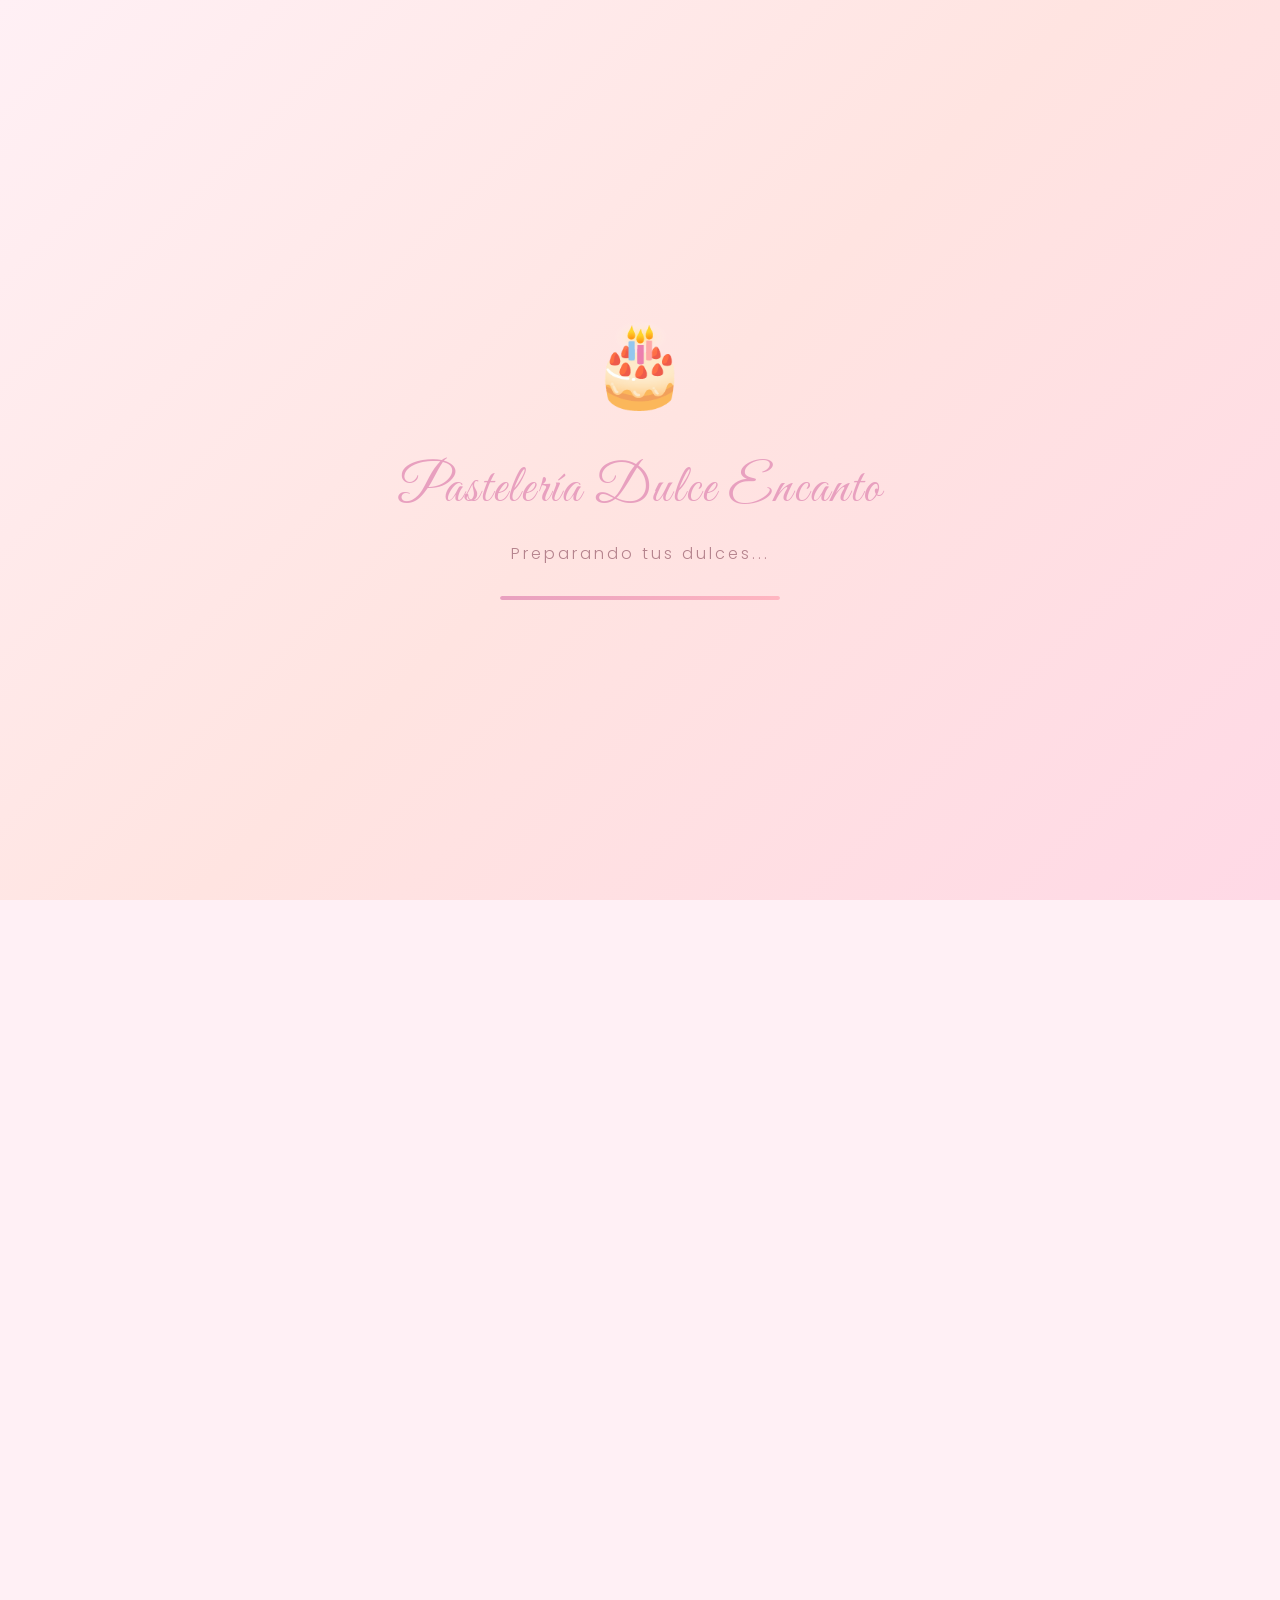
==== commit 7829eaf0: "Initial commit: Pastelería Dulce Encanto - sitio web" ====
--- a/index.html
+++ b/index.html
@@ -1,134 +1,428 @@
 <!DOCTYPE html>
 <html lang="es">
 <head>
-  <meta charset="UTF-8">
-  <meta name="viewport" content="width=device-width, initial-scale=1.0">
-  <meta name="description" content="JewelryDVLuxury - Joyería exclusiva de alta gama. Descubre anillos, collares, aretes y relojes de lujo.">
-  <title>JewelryDVLuxury - Joyería exclusiva</title>
-  <link rel="preconnect" href="https://fonts.googleapis.com">
-  <link rel="preconnect" href="https://fonts.gstatic.com" crossorigin>
-  <link href="https://fonts.googleapis.com/css2?family=Inter:wght@300;400;500;600&family=Playfair+Display:ital,wght@0,400;0,600;0,700;1,400&display=swap" rel="stylesheet">
-  <link rel="stylesheet" href="css/style.css">
+    <meta charset="UTF-8">
+    <meta name="viewport" content="width=device-width, initial-scale=1.0">
+    <title>Dulce Encanto</title>
+    <link rel="icon" href="data:image/svg+xml,%3Csvg xmlns='http://www.w3.org/2000/svg' viewBox='0 0 100 100'%3E%3Cdefs%3E%3CradialGradient id='g' cx='0.4' cy='0.35' r='0.65'%3E%3Cstop offset='0%25' stop-color='%238D6E63'/%3E%3Cstop offset='100%25' stop-color='%235D4037'/%3E%3C/radialGradient%3E%3Cfilter id='s'%3E%3CfeDropShadow dx='2' dy='3' stdDeviation='2' flood-opacity='0.3'/%3E%3C/filter%3E%3C/defs%3E%3Ccircle cx='50' cy='50' r='38' fill='url(%23g)' filter='url(%23s)'/%3E%3Ccircle cx='50' cy='50' r='16' fill='%23FFF0F5'/%3E%3Ccircle cx='50' cy='50' r='13' fill='%235D4037' opacity='0.2'/%3E%3Cpath d='M12,48 A38,38 0 0,1 88,48 Q70,36 50,34 Q30,36 12,48 Z' fill='%23FFB6C1'/%3E%3Cpath d='M20,50 Q22,60 26,56' stroke='%23FFB6C1' stroke-width='5' fill='none' stroke-linecap='round'/%3E%3Cpath d='M68,50 Q72,62 76,54' stroke='%23E8A0BF' stroke-width='5' fill='none' stroke-linecap='round'/%3E%3Crect x='35' y='42' width='6' height='2' rx='1' fill='%23fff' transform='rotate(-20,38,43)'/%3E%3Crect x='54' y='40' width='6' height='2' rx='1' fill='%23fff' transform='rotate(15,57,41)'/%3E%3C/svg%3E">
+    <link rel="preconnect" href="https://fonts.googleapis.com">
+    <link rel="preconnect" href="https://fonts.gstatic.com" crossorigin>
+    <link href="https://fonts.googleapis.com/css2?family=Great+Vibes&family=Playfair+Display:wght@400;600;700&family=Poppins:wght@300;400;500;600&display=swap" rel="stylesheet">
+    <link rel="stylesheet" href="https://cdnjs.cloudflare.com/ajax/libs/font-awesome/6.5.1/css/all.min.css">
+    <link rel="stylesheet" href="https://cdnjs.cloudflare.com/ajax/libs/animate.css/4.1.1/animate.min.css">
+    <link rel="stylesheet" href="styles.css">
 </head>
 <body>
-  <div id="header-placeholder"></div>
-
-  <main>
-    <section class="hero">
-      <div class="hero__content">
-        <span class="hero__eyebrow">Joyería exclusiva</span>
-        <h1 class="hero__title">JewelryDVLuxury</h1>
-        <p class="hero__subtitle">Colección de alta joyería para momentos inolvidables, entrega privada y piezas de edición limitada.</p>
-        <div class="hero__actions">
-          <a href="pages/catalog.html" class="btn btn--primary btn--lg">Explorar Colección</a>
-          <a href="pages/contact.html" class="btn btn--secondary btn--lg">Solicitar Asesoría VIP</a>
+
+    <!-- LOADING SCREEN -->
+
+    <div id="loader">
+        <div class="loader-content">
+            <div class="loader-icon">🎂</div>
+            <h1 class="loader-title">Pastelería Dulce Encanto</h1>
+            <p class="loader-sub">Preparando tus dulces...</p>
+            <div class="loader-bar">
+                <div class="loader-progress"></div>
+            </div>
         </div>
-      </div>
-    </section>
-
-    <section class="carousel container" aria-label="Carrusel de joyas exclusivas">
-      <div class="carousel__track" id="carousel-track">
-        <article class="carousel__slide active" style="background-image: linear-gradient(180deg, rgba(20,14,12,0.45), rgba(20,14,12,0.8)), url('https://images.unsplash.com/photo-1522312346375-d1a52e2b99b3?auto=format&fit=crop&w=1200&q=80');">
-          <div class="carousel__text">
-            <span class="carousel__eyebrow">Edición limitada</span>
-            <h2>Anillos de compromiso con diamantes certificados</h2>
-            <p>Diseños atemporales en oro blanco, rosa o amarillo, creados para brillar en cada historia única.</p>
-          </div>
-        </article>
-        <article class="carousel__slide" style="background-image: linear-gradient(180deg, rgba(20,14,12,0.45), rgba(20,14,12,0.8)), url('https://images.unsplash.com/photo-1511381939415-dd5c8dd0b7a4?auto=format&fit=crop&w=1200&q=80');">
-          <div class="carousel__text">
-            <span class="carousel__eyebrow">Colección Premium</span>
-            <h2>Pendientes y collares de exquisita artesanía</h2>
-            <p>Piezas esculpidas a mano que combinan piedra preciosa, seda y metal noble para un brillo soberbio.</p>
-          </div>
-        </article>
-        <article class="carousel__slide" style="background-image: linear-gradient(180deg, rgba(20,14,12,0.45), rgba(20,14,12,0.8)), url('https://images.unsplash.com/photo-1490367532201-b9bc1dc483f6?auto=format&fit=crop&w=1200&q=80');">
-          <div class="carousel__text">
-            <span class="carousel__eyebrow">Experiencia VIP</span>
-            <h2>Consultoría privada de estilo y selección</h2>
-            <p>Nuestro equipo de expertos acompaña tu compra desde la selección hasta el servicio postventa exclusivo.</p>
-          </div>
-        </article>
-      </div>
-      <div class="carousel__nav">
-        <button class="carousel__control" id="carousel-prev" aria-label="Anterior">‹</button>
-        <button class="carousel__control" id="carousel-next" aria-label="Siguiente">›</button>
-      </div>
-      <div class="carousel__indicators" id="carousel-indicators"></div>
-    </section>
-
-    <section class="features-strip container">
-      <div class="features-strip__item">
-        <div class="features-strip__icon">💎</div>
-        <h4>Joyas únicas</h4>
-        <p>Diseñadas para celebrar cada momento con elegancia.</p>
-      </div>
-      <div class="features-strip__item">
-        <div class="features-strip__icon">🛍️</div>
-        <h4>Entrega privada</h4>
-        <p>Embalajes de lujo y envío asegurado con seguimiento personalizado.</p>
-      </div>
-      <div class="features-strip__item">
-        <div class="features-strip__icon">🤝</div>
-        <h4>Atención concierge</h4>
-        <p>Asesoría exclusiva para eventos, regalos y compras de colección.</p>
-      </div>
-      <div class="features-strip__item">
-        <div class="features-strip__icon">✔️</div>
-        <h4>Garantía premium</h4>
-        <p>Certificados de autenticidad y servicio postventa dedicado.</p>
-      </div>
-    </section>
-
-    <section class="featured">
-      <div class="container">
-        <h2 class="section__title">Colección Destacada</h2>
-        <p class="section__subtitle">Descubre nuestras piezas más exclusivas, seleccionadas para un estilo impecable.</p>
-        <div class="featured__grid" id="featured-grid"></div>
-        <div class="featured__cta">
-          <a href="pages/catalog.html" class="btn btn--secondary btn--lg">Ver Toda la Colección</a>
+    </div>
+
+    <!-- MAIN CONTENT -->
+
+    <div class="site-wrapper">
+
+        <!-- NAVBAR -->
+
+        <nav class="navbar">
+            <div class="nav-container">
+                <a href="#" class="nav-logo">Dulce Encanto</a>
+                <ul class="nav-menu" id="nav-menu">
+                    <li><a href="#inicio" class="nav-link">Inicio</a></li>
+                    <li><a href="#catalogo" class="nav-link">Catálogo</a></li>
+                    <li><a href="#especiales" class="nav-link">Especiales</a></li>
+                    <li><a href="#pedidos" class="nav-link">Pedidos</a></li>
+                    <li><a href="#contacto" class="nav-link">Contacto</a></li>
+                </ul>
+                <button class="nav-toggle" id="nav-toggle" aria-label="Menú">
+                    <span></span>
+                    <span></span>
+                    <span></span>
+                </button>
+            </div>
+        </nav>
+
+        <!-- HERO -->
+
+        <section id="inicio" class="hero parallax-section" data-speed="0.5">
+            <div class="parallax-bg" style="background-image: url('https://images.unsplash.com/photo-1557683316-973673baf926?w=1920&q=80');"></div>
+            <div class="floating-scene" id="floating-hero" aria-hidden="true"></div>
+            <div class="hero-overlay"></div>
+            <div class="hero-content">
+                <p class="hero-tag">Desde 2020 endulzando tus momentos</p>
+                <h1 class="hero-title">Bienvenidos a<br><span class="hero-brand">Dulce Encanto</span></h1>
+                <p class="hero-desc">Cada bocado está hecho con amor, utilizando los mejores ingredientes para crear experiencias inolvidables.</p>
+                <a href="#catalogo" class="btn">Descubre Nuestros Dulces</a>
+            </div>
+        </section>
+
+        <!-- CATALOGO -->
+
+        <section id="catalogo" class="section">
+            <div class="section-header appear">
+                <p class="section-tag">Nuestro Catálogo</p>
+                <h2 class="section-title">Productos Artesanales</h2>
+                <p class="section-desc">Elaborados diariamente con recetas tradicionales y un toque único.</p>
+            </div>
+            <div class="catalog-grid">
+                <div class="catalog-card appear" data-product="chocolate">
+                    <div class="catalog-img">
+                        <img src="https://images.unsplash.com/photo-1578985545062-69928b1d9587?w=500&h=400&fit=crop" alt="Pastel de Chocolate">
+                    </div>
+                    <div class="catalog-body">
+                        <h3>Pastel de Chocolate</h3>
+                        <p>Delicioso pastel con capas de chocolate belga y relleno de ganache.</p>
+                        <p class="catalog-price">$78.000</p>
+                    </div>
+                </div>
+                <div class="catalog-card appear" data-product="cupcakes">
+                    <div class="catalog-img">
+                        <img src="https://images.unsplash.com/photo-1587668178277-295251f900ce?w=500&h=400&fit=crop" alt="Cupcakes">
+                    </div>
+                    <div class="catalog-body">
+                        <h3>Cupcakes Decorados</h3>
+                        <p>Esponjosos cupcakes con frosting de vainilla y decoración artesanal.</p>
+                        <p class="catalog-price">$9.500 c/u</p>
+                    </div>
+                </div>
+                <div class="catalog-card appear" data-product="macarons">
+                    <div class="catalog-img">
+                        <img src="https://images.unsplash.com/photo-1569864358642-9d1684040f43?w=500&h=400&fit=crop" alt="Macarons">
+                    </div>
+                    <div class="catalog-body">
+                        <h3>Macarons Franceses</h3>
+                        <p>Delicados macarons en variedad de colores y sabores.</p>
+                        <p class="catalog-price">$5.500 c/u</p>
+                    </div>
+                </div>
+                <div class="catalog-card appear" data-product="galletas">
+                    <div class="catalog-img">
+                        <img src="https://images.unsplash.com/photo-1499636136210-6f4ee915583e?w=500&h=400&fit=crop" alt="Galletas">
+                    </div>
+                    <div class="catalog-body">
+                        <h3>Galletas Artesanales</h3>
+                        <p>Galletas recién horneadas con chispas de chocolate y avellanas.</p>
+                        <p class="catalog-price">$3.500 c/u</p>
+                    </div>
+                </div>
+                <div class="catalog-card appear" data-product="cheesecake">
+                    <div class="catalog-img">
+                        <img src="https://images.unsplash.com/photo-1533134242443-d4fd215305ad?w=500&h=400&fit=crop" alt="Cheesecake">
+                    </div>
+                    <div class="catalog-body">
+                        <h3>Cheesecake</h3>
+                        <p>Suave cheesecake estilo New York con cobertura de frutos rojos.</p>
+                        <p class="catalog-price">$72.000</p>
+                    </div>
+                </div>
+                <div class="catalog-card appear" data-product="donas">
+                    <div class="catalog-img">
+                        <img src="https://images.unsplash.com/photo-1551024601-bec78aea704b?w=500&h=400&fit=crop" alt="Donas Glaseadas">
+                    </div>
+                    <div class="catalog-body">
+                        <h3>Donas Glaseadas</h3>
+                        <p>Esponjosas donas con glaseado de colores y chispas variadas.</p>
+                        <p class="catalog-price">$5.500 c/u</p>
+                    </div>
+                </div>
+                <div class="catalog-card appear" data-product="tresleches">
+                    <div class="catalog-img">
+                        <img src="https://images.unsplash.com/photo-1488477181946-6428a0291777?w=500&h=400&fit=crop" alt="Pastel Tres Leches">
+                    </div>
+                    <div class="catalog-body">
+                        <h3>Pastel Tres Leches</h3>
+                        <p>Esponjoso bañado en tres leches con crema batida y canela.</p>
+                        <p class="catalog-price">$62.000</p>
+                    </div>
+                </div>
+                <div class="catalog-card appear" data-product="croissants">
+                    <div class="catalog-img">
+                        <img src="https://images.unsplash.com/photo-1623334044303-241021148842?w=500&h=400&fit=crop" alt="Croissants">
+                    </div>
+                    <div class="catalog-body">
+                        <h3>Croissants</h3>
+                        <p>Hojaldrados y dorados, horneados diariamente con mantequilla francesa.</p>
+                        <p class="catalog-price">$4.500 c/u</p>
+                    </div>
+                </div>
+                <div class="catalog-card appear" data-product="paylimon">
+                    <div class="catalog-img">
+                        <img src="https://images.unsplash.com/photo-1519915028121-7d3463d20b13?w=500&h=400&fit=crop" alt="Pay de Limón">
+                    </div>
+                    <div class="catalog-body">
+                        <h3>Pay de Limón</h3>
+                        <p>Base crujiente con relleno cítrico y merengue dorado artesanal.</p>
+                        <p class="catalog-price">$55.000</p>
+                    </div>
+                </div>
+            </div>
+        </section>
+
+        <!-- ESPECIALES -->
+
+        <section id="especiales" class="section specials parallax-section" data-speed="0.3">
+            <div class="parallax-bg" style="background-image: url('https://images.unsplash.com/photo-1541701494587-cb58502866ab?w=1920&q=80');"></div>
+            <div class="floating-scene" id="floating-especiales" aria-hidden="true"></div>
+            <div class="section-header appear">
+                <p class="section-tag">Productos Especiales</p>
+                <h2 class="section-title">Ediciones Exclusivas</h2>
+                <p class="section-desc">Creaciones únicas para momentos especiales.</p>
+            </div>
+            <div class="specials-content">
+                <div class="specials-text appear">
+                    <h3>Pastel de Bodas</h3>
+                    <p>Nuestro pastel de bodas es una obra maestra. Varios niveles, decoración floral comestible y rellenos personalizados. Ideal para el día más importante de tu vida.</p>
+                    <ul class="specials-list">
+                        <li><i class="fas fa-wand-magic-sparkles"></i> Diseño personalizado</li>
+                        <li><i class="fas fa-leaf"></i> Flores comestibles</li>
+                        <li><i class="fas fa-layer-group"></i> Hasta 5 niveles</li>
+                        <li><i class="fas fa-heart"></i> Sabor a elección</li>
+                    </ul>
+                    <a href="#pedidos" class="btn btn-small">Solicitar Cotización</a>
+                </div>
+                <div class="specials-img appear">
+                    <img src="https://images.unsplash.com/photo-1558301211-0d8c8ddee6ec?w=600&h=500&fit=crop" alt="Pastel de Bodas">
+                </div>
+            </div>
+        </section>
+
+        <!-- PEDIDOS -->
+
+        <section id="pedidos" class="section">
+            <div class="section-header appear">
+                <p class="section-tag">Pedidos Personalizados</p>
+                <h2 class="section-title">Crea tu Dulce Ideal</h2>
+                <p class="section-desc">Cuéntanos lo que necesitas y lo haremos realidad.</p>
+            </div>
+            <div class="form-wrapper appear">
+                <form id="order-form" novalidate>
+                    <div class="form-group">
+                        <label for="name">Nombre Completo</label>
+                        <input type="text" id="name" name="name" placeholder="Tu nombre" required>
+                        <span class="form-error" id="name-error">Por favor ingresa tu nombre</span>
+                    </div>
+                    <div class="form-group">
+                        <label for="email">Correo Electrónico</label>
+                        <input type="email" id="email" name="email" placeholder="correo@ejemplo.com" required>
+                        <span class="form-error" id="email-error">Ingresa un correo válido</span>
+                    </div>
+                    <div class="form-group">
+                        <label for="phone">Teléfono</label>
+                        <input type="tel" id="phone" name="phone" placeholder="+57 300 456 7890" required>
+                        <span class="form-error" id="phone-error">Ingresa un teléfono válido</span>
+                    </div>
+                    <div class="form-group">
+                        <label for="product-type">Tipo de Producto</label>
+                        <select id="product-type" name="product-type" required>
+                            <option value="">Selecciona una opción</option>
+                            <option value="pastel">Pastel de Chocolate</option>
+                            <option value="cupcakes">Cupcakes (docena)</option>
+                            <option value="macarons">Macarons (docena)</option>
+                            <option value="galletas">Galletas (docena)</option>
+                            <option value="cheesecake">Cheesecake</option>
+                            <option value="donas">Donas Glaseadas (docena)</option>
+                            <option value="tresleches">Pastel Tres Leches</option>
+                            <option value="croissants">Croissants (docena)</option>
+                            <option value="paylimon">Pay de Limón</option>
+                            <option value="bodas">Pastel de Bodas</option>
+                            <option value="otro">Otro</option>
+                        </select>
+                        <span class="form-error" id="product-type-error">Selecciona un producto</span>
+                    </div>
+                    <div class="form-group">
+                        <label for="description">Descripción de tu Pedido</label>
+                        <textarea id="description" name="description" rows="5" placeholder="Cuéntanos cómo quieres tu pastel: sabores, decoración, tamaño, colores..." required></textarea>
+                        <span class="form-error" id="description-error">Describe tu pedido</span>
+                    </div>
+                    <div class="form-group">
+                        <label for="date">Fecha de Entrega</label>
+                        <input type="date" id="date" name="date" required>
+                        <span class="form-error" id="date-error">Selecciona una fecha</span>
+                    </div>
+                    <button type="submit" class="btn btn-submit">Enviar Pedido</button>
+                </form>
+                <div id="form-success" class="form-success hidden">
+                    <span class="form-success-icon"><i class="fas fa-circle-check"></i></span>
+                    <h3>¡Pedido Enviado!</h3>
+                    <p>Gracias por tu pedido. Te contactaremos pronto para confirmar los detalles.</p>
+                </div>
+            </div>
+        </section>
+
+        <!-- TESTIMONIOS -->
+
+        <section class="section testimonials parallax-section" data-speed="0.4">
+            <div class="parallax-bg" style="background-image: url('https://images.unsplash.com/photo-1558591710-4b4a1ae0f04d?w=1920&q=80');"></div>
+            <div class="section-header appear">
+                <p class="section-tag">Testimonios</p>
+                <h2 class="section-title">Lo Que Dicen Nuestros Clientes</h2>
+            </div>
+            <div class="testimonials-grid">
+                <div class="testimonial-card appear">
+                    <p class="testimonial-text">"El pastel de bodas superó todas mis expectativas. Hermoso y delicioso. ¡100% recomendados!"</p>
+                    <div class="testimonial-author">
+                        <p class="testimonial-name">María G.</p>
+                        <p class="testimonial-role">Boda - Abril 2025</p>
+                    </div>
+                </div>
+                <div class="testimonial-card appear">
+                    <p class="testimonial-text">"Pido los cupcakes para cada cumpleaños de mis hijos. Siempre quedan perfectos y todos los aman."</p>
+                    <div class="testimonial-author">
+                        <p class="testimonial-name">Laura R.</p>
+                        <p class="testimonial-role">Cliente Frecuente</p>
+                    </div>
+                </div>
+                <div class="testimonial-card appear">
+                    <p class="testimonial-text">"Los macarons son los mejores que he probado fuera de Francia. La textura y el sabor son increíbles."</p>
+                    <div class="testimonial-author">
+                        <p class="testimonial-name">Carlos M.</p>
+                        <p class="testimonial-role">Catador de Postres</p>
+                    </div>
+                </div>
+            </div>
+        </section>
+
+        <!-- CONTACTO -->
+
+        <section id="contacto" class="section contact">
+            <div class="section-header appear">
+                <p class="section-tag">Contacto</p>
+                <h2 class="section-title">Estamos para Ti</h2>
+                <p class="section-desc">Visítanos o contáctanos para cualquier consulta.</p>
+            </div>
+            <div class="contact-content">
+                <div class="contact-info appear">
+                    <div class="contact-item">
+                        <span class="contact-icon"><i class="fas fa-location-dot"></i></span>
+                        <div>
+                            <h4>Dirección</h4>
+                            <p>Cra 45 #23-12, El Poblado, Medellín, Colombia</p>
+                        </div>
+                    </div>
+                    <div class="contact-item">
+                        <span class="contact-icon"><i class="fas fa-phone"></i></span>
+                        <div>
+                            <h4>Teléfono</h4>
+                            <p>+57 300 456 7890</p>
+                        </div>
+                    </div>
+                    <div class="contact-item">
+                        <span class="contact-icon"><i class="fas fa-envelope"></i></span>
+                        <div>
+                            <h4>Email</h4>
+                            <p>hola@dulceencanto.com.co</p>
+                        </div>
+                    </div>
+                    <div class="contact-item">
+                        <span class="contact-icon"><i class="fas fa-clock"></i></span>
+                        <div>
+                            <h4>Horario</h4>
+                            <p>Lun - Sáb: 8:00am - 8:00pm<br>Dom: 9:00am - 2:00pm</p>
+                        </div>
+                    </div>
+                </div>
+                <div class="contact-map appear">
+                    <iframe src="https://www.google.com/maps/embed?pb=!1m18!1m12!1m3!1d3966.5213!2d-75.5765!3d6.2098!2m3!1f0!2f0!3f0!3m2!1i1024!2i768!4f13.1!3m3!1m2!1s0x8e4428dfb80fad05%3A0x42137cfcc7b53b56!2sEl%20Poblado%2C%20Medell%C3%ADn!5e0!3m2!1ses!2sco!4v1" width="100%" height="400" style="border:0; border-radius:20px;" allowfullscreen loading="lazy" referrerpolicy="no-referrer-when-downgrade"></iframe>
+                </div>
+            </div>
+        </section>
+
+        <!-- FOOTER -->
+
+        <footer class="footer">
+            <div class="floating-scene" id="floating-footer" aria-hidden="true"></div>
+            <div class="footer-content">
+                <div class="footer-brand">
+                    <h3>Dulce Encanto</h3>
+                    <p>Endulzando tus momentos desde 2020.<br>Hecho con amor, horneado con pasión.</p>
+                </div>
+                <div class="footer-links">
+                    <h4>Enlaces</h4>
+                    <ul>
+                        <li><a href="#inicio">Inicio</a></li>
+                        <li><a href="#catalogo">Catálogo</a></li>
+                        <li><a href="#especiales">Especiales</a></li>
+                        <li><a href="#pedidos">Pedidos</a></li>
+                        <li><a href="#contacto">Contacto</a></li>
+                    </ul>
+                </div>
+                <div class="footer-social">
+                    <h4>Síguenos</h4>
+                    <div class="social-icons">
+                        <a href="#" aria-label="Facebook" class="social-link facebook">
+                            <svg width="20" height="20" viewBox="0 0 24 24" fill="currentColor"><path d="M24 12.073c0-6.627-5.373-12-12-12s-12 5.373-12 12c0 5.99 4.388 10.954 10.125 11.854v-8.385H7.078v-3.47h3.047V9.43c0-3.007 1.792-4.669 4.533-4.669 1.312 0 2.686.235 2.686.235v2.953H15.83c-1.491 0-1.956.925-1.956 1.874v2.25h3.328l-.532 3.47h-2.796v8.385C19.612 23.027 24 18.062 24 12.073z"/></svg>
+                        </a>
+                        <a href="#" aria-label="Instagram" class="social-link instagram">
+                            <svg width="20" height="20" viewBox="0 0 24 24" fill="currentColor"><path d="M12 2.163c3.204 0 3.584.012 4.85.07 3.252.148 4.771 1.691 4.919 4.919.058 1.265.069 1.645.069 4.849 0 3.205-.012 3.584-.069 4.849-.149 3.225-1.664 4.771-4.919 4.919-1.266.058-1.644.07-4.85.07-3.204 0-3.584-.012-4.849-.07-3.26-.149-4.771-1.699-4.919-4.92-.058-1.265-.07-1.644-.07-4.849 0-3.204.013-3.583.07-4.849.149-3.227 1.664-4.771 4.919-4.919 1.266-.057 1.645-.069 4.849-.069zM12 0C8.741 0 8.333.014 7.053.072 2.695.272.273 2.69.073 7.052.014 8.333 0 8.741 0 12c0 3.259.014 3.668.072 4.948.2 4.358 2.618 6.78 6.98 6.98C8.333 23.986 8.741 24 12 24c3.259 0 3.668-.014 4.948-.072 4.354-.2 6.782-2.618 6.979-6.98.059-1.28.073-1.689.073-4.948 0-3.259-.014-3.667-.072-4.947-.196-4.354-2.617-6.78-6.979-6.98C15.668.014 15.259 0 12 0zm0 5.838a6.162 6.162 0 100 12.324 6.162 6.162 0 000-12.324zM12 16a4 4 0 110-8 4 4 0 010 8zm6.406-11.845a1.44 1.44 0 100 2.881 1.44 1.44 0 000-2.881z"/></svg>
+                        </a>
+                        <a href="#" aria-label="WhatsApp" class="social-link whatsapp">
+                            <svg width="20" height="20" viewBox="0 0 24 24" fill="currentColor"><path d="M17.472 14.382c-.297-.149-1.758-.867-2.03-.967-.273-.099-.471-.148-.67.15-.197.297-.767.966-.94 1.164-.173.199-.347.223-.644.075-.297-.15-1.255-.463-2.39-1.475-.883-.788-1.48-1.761-1.653-2.059-.173-.297-.018-.458.13-.606.134-.133.298-.347.446-.52.149-.174.198-.298.298-.497.099-.198.05-.371-.025-.52-.075-.149-.669-1.612-.916-2.207-.242-.579-.487-.5-.669-.51-.173-.008-.371-.01-.57-.01-.198 0-.52.074-.792.372-.272.297-1.04 1.016-1.04 2.479 0 1.462 1.065 2.875 1.213 3.074.149.198 2.096 3.2 5.077 4.487.709.306 1.262.489 1.694.625.712.227 1.36.195 1.871.118.571-.085 1.758-.719 2.006-1.413.248-.694.248-1.289.173-1.413-.074-.124-.272-.198-.57-.347m-5.421 7.403h-.004a9.87 9.87 0 01-5.031-1.378l-.361-.214-3.741.982.998-3.648-.235-.374a9.86 9.86 0 01-1.51-5.26c.001-5.45 4.436-9.884 9.888-9.884 2.64 0 5.122 1.03 6.988 2.898a9.825 9.825 0 012.893 6.994c-.003 5.45-4.437 9.884-9.885 9.884m8.413-18.297A11.815 11.815 0 0012.05 0C5.495 0 .16 5.335.157 11.892c0 2.096.547 4.142 1.588 5.945L.057 24l6.305-1.654a11.882 11.882 0 005.683 1.448h.005c6.554 0 11.89-5.335 11.893-11.893a11.821 11.821 0 00-3.48-8.413z"/></svg>
+                        </a>
+                        <a href="#" aria-label="TikTok" class="social-link tiktok">
+                            <svg width="20" height="20" viewBox="0 0 24 24" fill="currentColor"><path d="M12.525.02c1.31-.02 2.61-.01 3.91-.02.08 1.53.63 3.09 1.75 4.17 1.12 1.11 2.7 1.62 4.24 1.79v4.03c-1.44-.05-2.89-.35-4.2-.97-.57-.26-1.1-.59-1.62-.93-.01 2.92.01 5.84-.02 8.75-.08 1.4-.54 2.79-1.35 3.94-1.31 1.92-3.58 3.17-5.91 3.21-1.43.08-2.86-.31-4.08-1.03-2.02-1.19-3.44-3.37-3.65-5.71-.02-.5-.03-1-.01-1.49.18-1.9 1.12-3.72 2.58-4.96 1.66-1.44 3.98-2.13 6.15-1.72.02 1.48-.04 2.96-.04 4.44-.99-.32-2.15-.23-3.02.37-.63.41-1.11 1.04-1.36 1.75-.21.51-.15 1.07-.14 1.61.24 1.64 1.82 3.02 3.5 2.87 1.12-.01 2.19-.66 2.77-1.61.19-.33.4-.67.41-1.06.1-1.79.06-3.57.07-5.36.01-4.03-.01-8.05.02-12.07z"/></svg>
+                        </a>
+                    </div>
+                </div>
+            </div>
+            <div class="footer-bottom">
+                <p>&copy; 2025 Pastelería Dulce Encanto. Todos los derechos reservados.</p>
+            </div>
+        </footer>
+
+    </div>
+
+    <!-- PRODUCT MODAL -->
+
+    <div id="product-modal" class="modal-overlay">
+        <div class="modal-content">
+            <button class="modal-close" id="modal-close">&times;</button>
+            <div class="modal-inner">
+                <div class="modal-gallery">
+                    <div class="modal-main-img" id="modal-main-img"></div>
+                    <div class="modal-thumbs" id="modal-thumbs"></div>
+                </div>
+                <div class="modal-body">
+                    <h2 id="modal-title"></h2>
+                    <p class="modal-desc" id="modal-desc"></p>
+                    <p class="modal-long-desc" id="modal-long-desc"></p>
+                    <div class="modal-options">
+                        <div class="option-group">
+                            <label>Sabor / Variación</label>
+                            <select id="modal-variation"></select>
+                        </div>
+                        <div class="option-group">
+                            <label>Tamaño / Cantidad</label>
+                            <select id="modal-size"></select>
+                        </div>
+                        <div class="option-group">
+                            <label>Extras</label>
+                            <select id="modal-extras">
+                                <option value="0">Ninguno</option>
+                            </select>
+                        </div>
+                    </div>
+                    <div class="modal-total">
+                        <span>Total:</span>
+                        <span id="modal-price">$0</span>
+                    </div>
+                    <button class="btn" id="modal-order-btn">
+                        <i class="fas fa-shopping-cart"></i> Agregar al Pedido
+                    </button>
+                </div>
+            </div>
         </div>
-      </div>
-    </section>
-
-    <section class="banner">
-      <div class="container">
-        <h2 class="banner__title">Joyas creadas para durar generaciones</h2>
-        <p class="banner__text">En JewelryDVLuxury combinamos materiales nobles con acabados artesanales para ofrecer piezas exclusivas que perduran en el tiempo.</p>
-        <a href="pages/catalog.html" class="btn btn--secondary btn--lg">Explorar ahora</a>
-      </div>
-    </section>
-
-    <section class="section">
-      <div class="container" style="text-align:center;max-width:700px;">
-        <h2 class="section__title">¿Por qué elegir JewelryDVLuxury?</h2>
-        <p style="color:var(--color-text-light);font-size:1.05rem;line-height:1.8;">
-          JewelryDVLuxury es una boutique de alta joyería dedicada a crear piezas exclusivas para quienes buscan sofisticación, calidad y un servicio excepcional. Nuestro equipo trabaja de la mano con artesanos expertos para diseñar joyas únicas, con atención al detalle y un enfoque 100% personalizado.
-        </p>
-        <a href="pages/about.html" class="btn btn--secondary" style="margin-top:32px;">Conoce nuestra historia</a>
-      </div>
-    </section>
-  </main>
-
-  <div id="footer-placeholder"></div>
-  <script src="js/data.js"></script>
-  <script src="js/main.js"></script>
-  <script>
-    (function () {
-      const grid = document.getElementById('featured-grid');
-      if (!grid) return;
-      const featured = (window.PRODUCTS || []).filter(p => p.featured).slice(0, 4);
-      grid.innerHTML = featured.map(p => `
-        <a href="pages/product.html?id=${p.id}" class="product-card">
-          <img src="${p.image}" alt="${p.name}" class="product-card__image" loading="lazy">
-          <div class="product-card__body">
-            <p class="product-card__category">${p.categoryLabel}</p>
-            <h3 class="product-card__name">${p.name}</h3>
-            <p class="product-card__price">$${p.price.toFixed(2)}</p>
-          </div>
-        </a>
-      `).join('');
-    })();
-  </script>
+    </div>
+
+    <script src="https://cdnjs.cloudflare.com/ajax/libs/gsap/3.12.5/gsap.min.js"></script>
+    <script src="script.js"></script>
 </body>
 </html>
--- a/styles.css
+++ b/styles.css
@@ -0,0 +1,1450 @@
+* {
+    margin: 0;
+    padding: 0;
+    box-sizing: border-box;
+}
+
+html {
+    scroll-behavior: smooth;
+}
+
+body {
+    font-family: 'Poppins', sans-serif;
+    background: #FFF0F5;
+    color: #5D4037;
+    overflow-x: hidden;
+    line-height: 1.6;
+}
+
+/* LOADING SCREEN */
+
+#loader {
+    position: fixed;
+    top: 0;
+    left: 0;
+    width: 100%;
+    height: 100%;
+    background: linear-gradient(135deg, #FFF0F5, #FFE4E1, #FFD9E6);
+    display: flex;
+    justify-content: center;
+    align-items: center;
+    z-index: 9999;
+    transition: opacity 0.8s ease, visibility 0.8s ease;
+}
+
+#loader.hidden {
+    opacity: 0;
+    visibility: hidden;
+}
+
+.loader-content {
+    text-align: center;
+}
+
+.loader-icon {
+    font-size: clamp(50px, 12vw, 80px);
+    margin-bottom: 20px;
+    animation: loaderBounce 1s ease-in-out infinite alternate;
+}
+
+.loader-title {
+    font-family: 'Great Vibes', cursive;
+    font-size: clamp(28px, 6vw, 52px);
+    color: #E8A0BF;
+    margin-bottom: 10px;
+    font-weight: 400;
+    letter-spacing: 2px;
+}
+
+.loader-sub {
+    font-family: 'Poppins', sans-serif;
+    font-size: 16px;
+    color: #B5838D;
+    margin-bottom: 30px;
+    font-weight: 300;
+    letter-spacing: 3px;
+}
+
+.loader-bar {
+    width: 280px;
+    height: 4px;
+    background: #FFD1DC;
+    border-radius: 4px;
+    margin: 0 auto;
+    overflow: hidden;
+}
+
+.loader-progress {
+    width: 0%;
+    height: 100%;
+    background: linear-gradient(90deg, #E8A0BF, #FFB6C1);
+    border-radius: 4px;
+    animation: loadBar 2.5s ease-in-out forwards;
+}
+
+@keyframes loaderBounce {
+    0% { transform: translateY(0) scale(1); }
+    100% { transform: translateY(-15px) scale(1.05); }
+}
+
+@keyframes loadBar {
+    0% { width: 0%; }
+    50% { width: 60%; }
+    80% { width: 85%; }
+    100% { width: 100%; }
+}
+
+/* SITE WRAPPER */
+
+.site-wrapper {
+    position: relative;
+    z-index: 2;
+    opacity: 0;
+    transition: opacity 0.6s ease;
+}
+
+.site-wrapper.visible {
+    opacity: 1;
+}
+
+/* NAVBAR */
+
+.navbar {
+    position: fixed;
+    top: 0;
+    left: 0;
+    right: 0;
+    z-index: 1000;
+    background: rgba(255, 240, 245, 0.95);
+    backdrop-filter: blur(10px);
+    box-shadow: 0 2px 20px rgba(200, 150, 170, 0.15);
+    transition: background 0.3s;
+}
+
+.nav-container {
+    max-width: 1200px;
+    margin: 0 auto;
+    padding: 18px 40px;
+    display: flex;
+    justify-content: space-between;
+    align-items: center;
+}
+
+.nav-logo {
+    position: relative;
+    font-family: 'Great Vibes', cursive;
+    font-size: 32px;
+    color: #E8A0BF;
+    text-decoration: none;
+    letter-spacing: 1px;
+    transition: color 0.3s;
+    overflow: hidden;
+}
+
+.nav-logo:hover {
+    color: #D4A574;
+}
+
+.nav-logo::after {
+    content: '';
+    position: absolute;
+    top: 0;
+    left: -100%;
+    width: 100%;
+    height: 100%;
+    background: linear-gradient(90deg, transparent, rgba(255,255,255,0.6), transparent);
+    transition: left 0.5s;
+}
+
+.nav-logo:hover::after {
+    left: 100%;
+}
+
+.nav-menu {
+    display: flex;
+    list-style: none;
+    gap: 35px;
+}
+
+.nav-link {
+    text-decoration: none;
+    color: #5D4037;
+    font-size: 14px;
+    font-weight: 500;
+    letter-spacing: 1px;
+    text-transform: uppercase;
+    transition: color 0.3s;
+    position: relative;
+}
+
+.nav-link::after {
+    content: '';
+    position: absolute;
+    left: 0;
+    bottom: -4px;
+    width: 0;
+    height: 2px;
+    background: #E8A0BF;
+    transition: width 0.3s;
+}
+
+.nav-link:hover {
+    color: #E8A0BF;
+}
+
+.nav-link:hover::after {
+    width: 100%;
+}
+
+.nav-toggle {
+    display: none;
+    flex-direction: column;
+    gap: 5px;
+    background: none;
+    border: none;
+    cursor: pointer;
+    padding: 5px;
+}
+
+.nav-toggle span {
+    display: block;
+    width: 25px;
+    height: 2px;
+    background: #5D4037;
+    border-radius: 2px;
+    transition: 0.3s;
+}
+
+/* BOTONES */
+
+.btn {
+    display: inline-block;
+    padding: 16px 40px;
+    background: linear-gradient(135deg, #E8A0BF, #D4A574);
+    color: #fff;
+    text-decoration: none;
+    border-radius: 50px;
+    font-family: 'Poppins', sans-serif;
+    font-size: 15px;
+    font-weight: 500;
+    letter-spacing: 1px;
+    border: none;
+    cursor: pointer;
+    transition: all 0.4s;
+    box-shadow: 0 4px 15px rgba(232, 160, 191, 0.4);
+}
+
+.btn:hover {
+    transform: translateY(-3px);
+    box-shadow: 0 8px 25px rgba(232, 160, 191, 0.5);
+}
+
+.btn:active {
+    transform: translateY(-1px);
+}
+
+.btn-small {
+    padding: 12px 30px;
+    font-size: 13px;
+}
+
+/* HERO */
+
+.hero {
+    min-height: 100vh;
+    display: flex;
+    align-items: center;
+    justify-content: center;
+    position: relative;
+    background: linear-gradient(135deg, #FFE4E1, #FFD9E6, #FFF0F5);
+    padding: 120px 40px 80px;
+    text-align: center;
+}
+
+.hero-overlay {
+    position: absolute;
+    top: 0;
+    left: 0;
+    width: 100%;
+    height: 100%;
+    background: radial-gradient(circle at 30% 50%, rgba(255, 182, 193, 0.3), transparent 60%);
+    pointer-events: none;
+}
+
+.hero-content {
+    position: relative;
+    z-index: 1;
+    max-width: 750px;
+}
+
+.hero-tag {
+    font-size: clamp(11px, 1.5vw, 14px);
+    font-weight: 400;
+    letter-spacing: 4px;
+    text-transform: uppercase;
+    color: #B5838D;
+    margin-bottom: 20px;
+}
+
+.hero-title {
+    font-family: 'Playfair Display', serif;
+    font-size: clamp(28px, 6.5vw, 64px);
+    font-weight: 700;
+    color: #5D4037;
+    line-height: 1.2;
+    margin-bottom: 25px;
+}
+
+.hero-brand {
+    font-family: 'Great Vibes', cursive;
+    font-size: clamp(34px, 7.5vw, 72px);
+    font-weight: 400;
+    background: linear-gradient(135deg, #E8A0BF, #D4A574, #FFB6C1, #E8A0BF);
+    background-size: 300% 300%;
+    -webkit-background-clip: text;
+    -webkit-text-fill-color: transparent;
+    background-clip: text;
+    display: block;
+    margin-top: 5px;
+    animation: gradientShift 4s ease infinite, floatText 3s ease-in-out infinite;
+}
+
+.hero-desc {
+    font-size: clamp(14px, 2vw, 17px);
+    color: #8D6E63;
+    margin-bottom: 40px;
+    max-width: 550px;
+    margin-left: auto;
+    margin-right: auto;
+    line-height: 1.8;
+}
+
+/* SECCIONES */
+
+.section {
+    padding: 100px 40px;
+    max-width: 1200px;
+    margin: 0 auto;
+}
+
+.section-header {
+    text-align: center;
+    margin-bottom: 60px;
+}
+
+.section-tag {
+    font-size: 13px;
+    font-weight: 500;
+    letter-spacing: 4px;
+    text-transform: uppercase;
+    color: #D4A574;
+    margin-bottom: 12px;
+}
+
+.section-title {
+    font-family: 'Playfair Display', serif;
+    font-size: clamp(26px, 4.5vw, 48px);
+    font-weight: 600;
+    color: #5D4037;
+    margin-bottom: 15px;
+}
+
+.section-desc {
+    font-size: 16px;
+    color: #8D6E63;
+    max-width: 500px;
+    margin: 0 auto;
+}
+
+/* CATALOGO GRID */
+
+.catalog-grid {
+    display: grid;
+    grid-template-columns: repeat(auto-fit, minmax(260px, 1fr));
+    gap: 30px;
+}
+
+.catalog-card {
+    background: #fff;
+    border-radius: 20px;
+    overflow: hidden;
+    box-shadow: 0 5px 25px rgba(200, 150, 170, 0.15);
+    transition: all 0.4s;
+    cursor: pointer;
+}
+
+.catalog-card:hover {
+    transform: translateY(-12px);
+    box-shadow: 0 15px 40px rgba(200, 150, 170, 0.25);
+    animation: cardGlow 0.6s ease;
+}
+
+@keyframes cardGlow {
+    0% { box-shadow: 0 5px 25px rgba(200, 150, 170, 0.15); }
+    50% { box-shadow: 0 15px 40px rgba(200, 150, 170, 0.35); }
+    100% { box-shadow: 0 15px 40px rgba(200, 150, 170, 0.25); }
+}
+
+.catalog-img {
+    height: 250px;
+    overflow: hidden;
+}
+
+.catalog-img img {
+    width: 100%;
+    height: 100%;
+    object-fit: cover;
+    transition: transform 0.6s;
+}
+
+.catalog-card:hover .catalog-img img {
+    transform: scale(1.1);
+}
+
+.catalog-body {
+    padding: 25px;
+}
+
+.catalog-body h3 {
+    font-family: 'Playfair Display', serif;
+    font-size: 22px;
+    color: #5D4037;
+    margin-bottom: 10px;
+}
+
+.catalog-body p {
+    font-size: 14px;
+    color: #8D6E63;
+    margin-bottom: 12px;
+    line-height: 1.7;
+}
+
+.catalog-price {
+    font-family: 'Playfair Display', serif;
+    font-size: 22px;
+    font-weight: 700;
+    color: #E8A0BF;
+}
+
+/* ESPECIALES */
+
+.specials {
+    background: linear-gradient(135deg, #FFE8EE, #F3E5F5, #FFF0E0, #FFE8EE);
+    background-size: 400% 400%;
+    animation: gradientMove 8s ease infinite;
+    max-width: 100%;
+    padding: 100px 40px;
+}
+
+@keyframes gradientMove {
+    0% { background-position: 0% 50%; }
+    25% { background-position: 100% 0%; }
+    50% { background-position: 100% 100%; }
+    75% { background-position: 0% 100%; }
+    100% { background-position: 0% 50%; }
+}
+
+.specials .section-header {
+    max-width: 1200px;
+    margin-left: auto;
+    margin-right: auto;
+}
+
+.specials-content {
+    max-width: 1200px;
+    margin: 0 auto;
+    display: flex;
+    align-items: center;
+    gap: 60px;
+}
+
+.specials-text {
+    flex: 1;
+}
+
+.specials-text h3 {
+    font-family: 'Playfair Display', serif;
+    font-size: clamp(24px, 4vw, 36px);
+    color: #5D4037;
+    margin-bottom: 20px;
+}
+
+.specials-text p {
+    color: #8D6E63;
+    margin-bottom: 25px;
+    line-height: 1.8;
+}
+
+.specials-list {
+    list-style: none;
+    margin-bottom: 30px;
+}
+
+.specials-list li {
+    padding: 8px 0;
+    font-size: 15px;
+    color: #5D4037;
+}
+
+.specials-list li i {
+    color: #E8A0BF;
+    margin-right: 10px;
+    width: 20px;
+    text-align: center;
+}
+
+.specials-img {
+    flex: 1;
+}
+
+.specials-img img {
+    width: 100%;
+    border-radius: 20px;
+    box-shadow: 0 10px 30px rgba(200, 150, 170, 0.2);
+}
+
+/* FORMULARIO */
+
+.form-wrapper {
+    max-width: 650px;
+    margin: 0 auto;
+}
+
+#order-form {
+    background: #fff;
+    padding: 50px;
+    border-radius: 24px;
+    box-shadow: 0 5px 30px rgba(200, 150, 170, 0.12);
+}
+
+.form-group {
+    margin-bottom: 25px;
+}
+
+.form-group label {
+    display: block;
+    font-size: 14px;
+    font-weight: 500;
+    color: #5D4037;
+    margin-bottom: 8px;
+    letter-spacing: 0.5px;
+}
+
+.form-group input,
+.form-group select,
+.form-group textarea {
+    width: 100%;
+    padding: 14px 18px;
+    border: 2px solid #FFD1DC;
+    border-radius: 12px;
+    font-family: 'Poppins', sans-serif;
+    font-size: 14px;
+    color: #5D4037;
+    background: #FFFBFD;
+    transition: border-color 0.3s, box-shadow 0.3s;
+    outline: none;
+}
+
+.form-group input:focus,
+.form-group select:focus,
+.form-group textarea:focus {
+    border-color: #E8A0BF;
+    box-shadow: 0 0 0 4px rgba(232, 160, 191, 0.15);
+}
+
+.form-group input.error,
+.form-group select.error,
+.form-group textarea.error {
+    border-color: #E57373;
+}
+
+.form-group input.valid,
+.form-group select.valid,
+.form-group textarea.valid {
+    border-color: #81C784;
+}
+
+.form-error {
+    display: block;
+    font-size: 12px;
+    color: #E57373;
+    margin-top: 6px;
+    opacity: 0;
+    transition: opacity 0.3s;
+    height: 0;
+    overflow: hidden;
+}
+
+.form-error.visible {
+    opacity: 1;
+    height: auto;
+}
+
+.btn-submit {
+    width: 100%;
+    padding: 18px;
+    font-size: 16px;
+    margin-top: 10px;
+}
+
+.form-success {
+    text-align: center;
+    padding: 60px 40px;
+    background: #fff;
+    border-radius: 24px;
+    box-shadow: 0 5px 30px rgba(200, 150, 170, 0.12);
+}
+
+.form-success.hidden {
+    display: none;
+}
+
+.form-success-icon {
+    font-size: 60px;
+    display: block;
+    margin-bottom: 20px;
+    color: #81C784;
+}
+
+.form-success h3 {
+    font-family: 'Playfair Display', serif;
+    font-size: 28px;
+    color: #5D4037;
+    margin-bottom: 12px;
+}
+
+.form-success p {
+    color: #8D6E63;
+}
+
+/* TESTIMONIOS */
+
+.testimonials-grid {
+    display: grid;
+    grid-template-columns: repeat(auto-fit, minmax(300px, 1fr));
+    gap: 30px;
+}
+
+.testimonial-card {
+    background: #fff;
+    padding: 35px;
+    border-radius: 20px;
+    box-shadow: 0 5px 25px rgba(200, 150, 170, 0.12);
+    transition: transform 0.4s;
+}
+
+.testimonial-card:hover {
+    transform: translateY(-8px);
+}
+
+.testimonial-text {
+    font-size: 15px;
+    color: #5D4037;
+    line-height: 1.8;
+    font-style: italic;
+    margin-bottom: 20px;
+    position: relative;
+    padding-left: 25px;
+    border-left: 3px solid #E8A0BF;
+}
+
+.testimonial-name {
+    font-weight: 600;
+    color: #5D4037;
+    font-size: 15px;
+}
+
+.testimonial-role {
+    font-size: 13px;
+    color: #B5838D;
+}
+
+/* CONTACTO */
+
+.contact-content {
+    display: flex;
+    align-items: center;
+    gap: 60px;
+}
+
+.contact-info {
+    flex: 1;
+}
+
+.contact-item {
+    display: flex;
+    align-items: flex-start;
+    gap: 18px;
+    margin-bottom: 30px;
+}
+
+.contact-icon {
+    font-size: 22px;
+    min-width: 45px;
+    height: 45px;
+    background: #FFE8EE;
+    border-radius: 12px;
+    display: flex;
+    align-items: center;
+    justify-content: center;
+    color: #E8A0BF;
+}
+
+.contact-item h4 {
+    font-size: 16px;
+    color: #5D4037;
+    margin-bottom: 4px;
+}
+
+.contact-item p {
+    font-size: 14px;
+    color: #8D6E63;
+    line-height: 1.6;
+}
+
+.contact-map {
+    flex: 1;
+}
+
+.contact-map iframe,
+.contact-map img {
+    width: 100%;
+    border-radius: 20px;
+    box-shadow: 0 10px 30px rgba(200, 150, 170, 0.2);
+}
+
+.contact-map iframe {
+    display: block;
+    min-height: 350px;
+}
+
+/* FOOTER */
+
+.footer {
+    background: #5D4037;
+    color: #fff;
+    padding: 60px 40px 0;
+}
+
+.footer-content {
+    max-width: 1200px;
+    margin: 0 auto;
+    display: grid;
+    grid-template-columns: 2fr 1fr 1fr;
+    gap: 60px;
+    padding-bottom: 40px;
+}
+
+.footer-brand h3 {
+    font-family: 'Great Vibes', cursive;
+    font-size: 32px;
+    font-weight: 400;
+    background: linear-gradient(135deg, #FFB6C1, #FFE4E1, #E8A0BF, #FFB6C1);
+    background-size: 300% 300%;
+    -webkit-background-clip: text;
+    -webkit-text-fill-color: transparent;
+    background-clip: text;
+    margin-bottom: 12px;
+    animation: gradientShift 4s ease infinite, floatText 3s ease-in-out infinite;
+}
+
+.footer-brand p {
+    font-size: 14px;
+    color: #D7CCC8;
+    line-height: 1.8;
+}
+
+.footer-links h4,
+.footer-social h4 {
+    font-size: 16px;
+    color: #FFB6C1;
+    margin-bottom: 20px;
+    letter-spacing: 1px;
+}
+
+.footer-links ul {
+    list-style: none;
+}
+
+.footer-links ul li {
+    margin-bottom: 10px;
+}
+
+.footer-links ul li a {
+    color: #D7CCC8;
+    text-decoration: none;
+    font-size: 14px;
+    transition: color 0.3s;
+}
+
+.footer-links ul li a:hover {
+    color: #FFB6C1;
+}
+
+.social-icons {
+    display: flex;
+    gap: 12px;
+}
+
+.social-link {
+    width: 42px;
+    height: 42px;
+    border-radius: 50%;
+    background: rgba(255, 182, 193, 0.2);
+    display: flex;
+    align-items: center;
+    justify-content: center;
+    text-decoration: none;
+    color: #FFB6C1;
+    transition: all 0.3s;
+}
+
+.social-link:hover {
+    transform: translateY(-4px) scale(1.1);
+    box-shadow: 0 4px 15px rgba(0, 0, 0, 0.15);
+}
+
+.social-link.facebook:hover {
+    background: #1877F2;
+    color: #fff;
+}
+
+.social-link.instagram:hover {
+    background: #E4405F;
+    color: #fff;
+}
+
+.social-link.whatsapp:hover {
+    background: #25D366;
+    color: #fff;
+}
+
+.social-link.tiktok:hover {
+    background: #000;
+    color: #fff;
+}
+
+.footer-bottom {
+    border-top: 1px solid rgba(255, 255, 255, 0.1);
+    padding: 25px 0;
+    text-align: center;
+}
+
+.footer-bottom p {
+    font-size: 13px;
+    color: #A1887F;
+}
+
+/* FLOATING 3D SCENE */
+
+.floating-scene {
+    position: absolute;
+    top: 0;
+    left: 0;
+    width: 100%;
+    height: 100%;
+    pointer-events: none;
+    overflow: hidden;
+    z-index: 0;
+}
+
+.hero {
+    overflow: hidden;
+}
+
+.footer {
+    overflow: hidden;
+}
+
+.floating-item {
+    position: absolute;
+    top: -60px;
+    line-height: 1;
+    will-change: transform, filter;
+    user-select: none;
+    animation: fall3d linear infinite;
+}
+
+.floating-item.far {
+    --s: 0.3;
+    --e: 1.2;
+    --b: 4px;
+    --o: 0.2;
+    --dur: 18s;
+}
+
+.floating-item.mid {
+    --s: 0.5;
+    --e: 1.5;
+    --b: 2px;
+    --o: 0.35;
+    --dur: 13s;
+}
+
+.floating-item.near {
+    --s: 0.7;
+    --e: 1.9;
+    --b: 0px;
+    --o: 0.5;
+    --dur: 9s;
+}
+
+@keyframes gradientShift {
+    0% { background-position: 0% 50%; }
+    50% { background-position: 100% 50%; }
+    100% { background-position: 0% 50%; }
+}
+
+@keyframes floatText {
+    0%, 100% { transform: translateY(0); }
+    50% { transform: translateY(-8px); }
+}
+
+@keyframes fall3d {
+    0% {
+        transform: translateY(-20px) rotate(0deg) scale(var(--s));
+        filter: blur(var(--b));
+        opacity: 0;
+    }
+    8% {
+        opacity: var(--o);
+    }
+    85% {
+        opacity: var(--o);
+    }
+    100% {
+        transform: translateY(105vh) rotate(480deg) scale(var(--e));
+        filter: blur(0px);
+        opacity: 0;
+    }
+}
+
+
+
+@keyframes fall3d-footer {
+    0% {
+        transform: translateY(-20px) rotate(0deg) scale(var(--s));
+        filter: blur(var(--b));
+        opacity: 0;
+    }
+    8% {
+        opacity: var(--o);
+    }
+    85% {
+        opacity: var(--o);
+    }
+    100% {
+        transform: translateY(400px) rotate(480deg) scale(var(--e));
+        filter: blur(0px);
+        opacity: 0;
+    }
+}
+
+#floating-footer .floating-item {
+    animation-name: fall3d-footer;
+}
+
+/* ESPECIALES FLOATING ANIMATION */
+
+#floating-especiales .floating-item {
+    animation-name: floatUp;
+    animation-direction: reverse;
+}
+
+#floating-especiales .floating-item.far {
+    --s: 0.3;
+    --e: 0.3;
+    --dur: 16s;
+}
+
+#floating-especiales .floating-item.mid {
+    --s: 0.5;
+    --e: 0.5;
+    --dur: 11s;
+}
+
+#floating-especiales .floating-item.near {
+    --s: 0.7;
+    --e: 0.7;
+    --dur: 7s;
+}
+
+@keyframes floatUp {
+    0% {
+        transform: translateY(110%) rotate(0deg) scale(var(--s));
+        filter: blur(3px);
+        opacity: 0;
+    }
+    10% {
+        opacity: var(--o);
+    }
+    85% {
+        opacity: var(--o);
+    }
+    100% {
+        transform: translateY(-20%) rotate(360deg) scale(var(--e));
+        filter: blur(0px);
+        opacity: 0;
+    }
+}
+
+/* PARALLAX SECTIONS */
+
+.parallax-section {
+    position: relative;
+    overflow: hidden;
+}
+
+.parallax-bg {
+    position: absolute;
+    top: -10%;
+    left: 0;
+    width: 100%;
+    height: 120%;
+    background-size: cover;
+    background-position: center;
+    background-repeat: no-repeat;
+    opacity: 0.12;
+    z-index: 0;
+    will-change: transform;
+    pointer-events: none;
+}
+
+.parallax-section > .hero-content,
+.parallax-section > .section-header,
+.parallax-section > .specials-content,
+.parallax-section > .testimonials-grid {
+    position: relative;
+    z-index: 1;
+}
+
+/* ANIMACIONES SCROLL */
+
+.appear {
+    opacity: 0;
+    transform: translateY(50px);
+    transition: opacity 0.8s ease, transform 0.8s ease;
+}
+
+.appear.active {
+    opacity: 1;
+    transform: translateY(0);
+}
+
+/* MODAL */
+
+.modal-overlay {
+    display: none;
+    position: fixed;
+    top: 0;
+    left: 0;
+    width: 100%;
+    height: 100%;
+    background: rgba(0, 0, 0, 0.5);
+    backdrop-filter: blur(4px);
+    z-index: 9999;
+    justify-content: center;
+    align-items: center;
+    padding: 20px;
+}
+
+.modal-overlay.active {
+    display: flex;
+}
+
+.modal-content {
+    background: #fff;
+    border-radius: 24px;
+    max-width: 900px;
+    width: 100%;
+    max-height: 90vh;
+    overflow-y: auto;
+    position: relative;
+    box-shadow: 0 25px 60px rgba(0, 0, 0, 0.3);
+}
+
+.modal-close {
+    position: absolute;
+    top: 16px;
+    right: 20px;
+    width: 40px;
+    height: 40px;
+    border-radius: 50%;
+    border: none;
+    background: #FFE8EE;
+    color: #5D4037;
+    font-size: 24px;
+    cursor: pointer;
+    z-index: 10;
+    display: flex;
+    align-items: center;
+    justify-content: center;
+    transition: all 0.3s;
+    line-height: 1;
+}
+
+.modal-close:hover {
+    background: #E8A0BF;
+    color: #fff;
+    transform: rotate(90deg);
+}
+
+.modal-inner {
+    display: flex;
+    gap: 0;
+}
+
+.modal-gallery {
+    flex: 0 0 42%;
+    display: flex;
+    flex-direction: column;
+    border-radius: 24px 0 0 24px;
+    overflow: hidden;
+    background: #FFFBFD;
+}
+
+.modal-main-img {
+    flex: 1;
+    min-height: 340px;
+    background-size: cover;
+    background-position: center;
+    background-repeat: no-repeat;
+    transition: background-image 0.4s ease;
+}
+
+.modal-thumbs {
+    display: flex;
+    gap: 8px;
+    padding: 10px 12px;
+    background: #FFFBFD;
+    justify-content: center;
+}
+
+.modal-thumb {
+    width: 60px;
+    height: 60px;
+    border-radius: 12px;
+    background-size: cover;
+    background-position: center;
+    cursor: pointer;
+    border: 2px solid transparent;
+    transition: all 0.3s;
+    opacity: 0.6;
+}
+
+.modal-thumb:hover {
+    opacity: 0.9;
+    border-color: #FFD1DC;
+}
+
+.modal-thumb.active {
+    opacity: 1;
+    border-color: #E8A0BF;
+    box-shadow: 0 2px 8px rgba(232, 160, 191, 0.4);
+}
+
+.modal-body {
+    flex: 1;
+    padding: 40px;
+    display: flex;
+    flex-direction: column;
+}
+
+.modal-body h2 {
+    font-family: 'Playfair Display', serif;
+    font-size: 28px;
+    color: #5D4037;
+    margin-bottom: 12px;
+}
+
+.modal-desc {
+    font-size: 14px;
+    color: #D4A574;
+    font-weight: 500;
+    letter-spacing: 1px;
+    text-transform: uppercase;
+    margin-bottom: 8px;
+}
+
+.modal-long-desc {
+    font-size: 14px;
+    color: #8D6E63;
+    line-height: 1.7;
+    margin-bottom: 24px;
+}
+
+.modal-options {
+    display: flex;
+    flex-direction: column;
+    gap: 16px;
+    margin-bottom: 24px;
+}
+
+.option-group {
+    display: flex;
+    flex-direction: column;
+    gap: 6px;
+}
+
+.option-group label {
+    font-size: 13px;
+    font-weight: 500;
+    color: #5D4037;
+    letter-spacing: 0.5px;
+}
+
+.option-group select {
+    padding: 12px 16px;
+    border: 2px solid #FFD1DC;
+    border-radius: 12px;
+    font-family: 'Poppins', sans-serif;
+    font-size: 14px;
+    color: #5D4037;
+    background: #FFFBFD;
+    outline: none;
+    cursor: pointer;
+    transition: border-color 0.3s;
+}
+
+.option-group select:focus {
+    border-color: #E8A0BF;
+}
+
+.modal-total {
+    display: flex;
+    justify-content: space-between;
+    align-items: center;
+    padding: 16px 0;
+    border-top: 2px solid #FFE8EE;
+    margin-bottom: 20px;
+}
+
+.modal-total span:first-child {
+    font-size: 18px;
+    font-weight: 500;
+    color: #5D4037;
+}
+
+.modal-total span:last-child {
+    font-family: 'Playfair Display', serif;
+    font-size: 28px;
+    font-weight: 700;
+    color: #E8A0BF;
+}
+
+#modal-order-btn {
+    width: 100%;
+    text-align: center;
+    padding: 16px;
+    font-size: 15px;
+}
+
+#modal-order-btn i {
+    margin-right: 8px;
+}
+
+.modal-content::-webkit-scrollbar {
+    width: 6px;
+}
+
+.modal-content::-webkit-scrollbar-track {
+    background: #FFF0F5;
+    border-radius: 3px;
+}
+
+.modal-content::-webkit-scrollbar-thumb {
+    background: #E8A0BF;
+    border-radius: 3px;
+}
+
+/* TABLET LANDSCAPE */
+@media (max-width: 1024px) {
+    .specials-content {
+        flex-direction: column;
+        text-align: center;
+    }
+
+    .specials-list {
+        text-align: left;
+        display: inline-block;
+    }
+
+    .contact-content {
+        flex-direction: column;
+    }
+
+    .footer-content {
+        grid-template-columns: 1fr 1fr;
+    }
+
+    .catalog-img {
+        height: 200px;
+    }
+
+    .modal-inner {
+        flex-direction: column;
+    }
+
+    .modal-gallery {
+        flex: none;
+        border-radius: 24px 24px 0 0;
+    }
+
+    .modal-main-img {
+        min-height: 240px;
+    }
+
+    .modal-body {
+        padding: 30px;
+    }
+}
+
+/* TABLET PORTRAIT */
+@media (max-width: 768px) {
+    .nav-container {
+        padding: 15px 25px;
+    }
+
+    .nav-menu {
+        position: fixed;
+        top: 0;
+        right: -100%;
+        width: 280px;
+        height: 100vh;
+        background: #fff;
+        flex-direction: column;
+        justify-content: center;
+        align-items: center;
+        gap: 30px;
+        box-shadow: -5px 0 30px rgba(0, 0, 0, 0.1);
+        transition: right 0.4s ease;
+        z-index: 999;
+    }
+
+    .nav-menu.open {
+        right: 0;
+    }
+
+    .nav-toggle {
+        display: flex;
+        z-index: 1000;
+    }
+
+    .nav-toggle.open span:nth-child(1) {
+        transform: rotate(45deg) translate(5px, 5px);
+    }
+
+    .nav-toggle.open span:nth-child(2) {
+        opacity: 0;
+    }
+
+    .nav-toggle.open span:nth-child(3) {
+        transform: rotate(-45deg) translate(5px, -5px);
+    }
+
+    .hero {
+        padding: 100px 25px 60px;
+    }
+
+    .section {
+        padding: 70px 25px;
+    }
+
+    #order-form {
+        padding: 30px 25px;
+    }
+
+    .catalog-grid {
+        grid-template-columns: 1fr;
+    }
+
+    .catalog-img {
+        height: 180px;
+    }
+
+    .catalog-body {
+        padding: 18px;
+    }
+
+    .testimonials-grid {
+        grid-template-columns: 1fr;
+    }
+
+    .testimonial-card {
+        padding: 25px;
+    }
+
+    .contact-map iframe {
+        min-height: 250px;
+    }
+
+    .modal-body {
+        padding: 24px 20px;
+    }
+
+    .modal-body h2 {
+        font-size: 22px;
+    }
+
+    .modal-total span:last-child {
+        font-size: 24px;
+    }
+
+    .modal-main-img {
+        min-height: 200px;
+    }
+
+    .modal-thumb {
+        width: 50px;
+        height: 50px;
+    }
+
+    .footer-content {
+        grid-template-columns: 1fr;
+        text-align: center;
+    }
+
+    .social-icons {
+        justify-content: center;
+    }
+
+}
+
+/* MOBILE */
+@media (max-width: 480px) {
+    .nav-container {
+        padding: 12px 18px;
+    }
+
+    .specials {
+        padding: 70px 20px;
+    }
+
+    .form-wrapper {
+        padding: 0 10px;
+    }
+
+    #order-form {
+        padding: 20px 18px;
+    }
+
+    .contact-item {
+        flex-direction: column;
+        align-items: center;
+        text-align: center;
+    }
+
+    .contact-icon {
+        margin-bottom: 4px;
+    }
+
+    .catalog-img {
+        height: 200px;
+    }
+
+    .loader-bar {
+        width: 85%;
+    }
+}
+
+
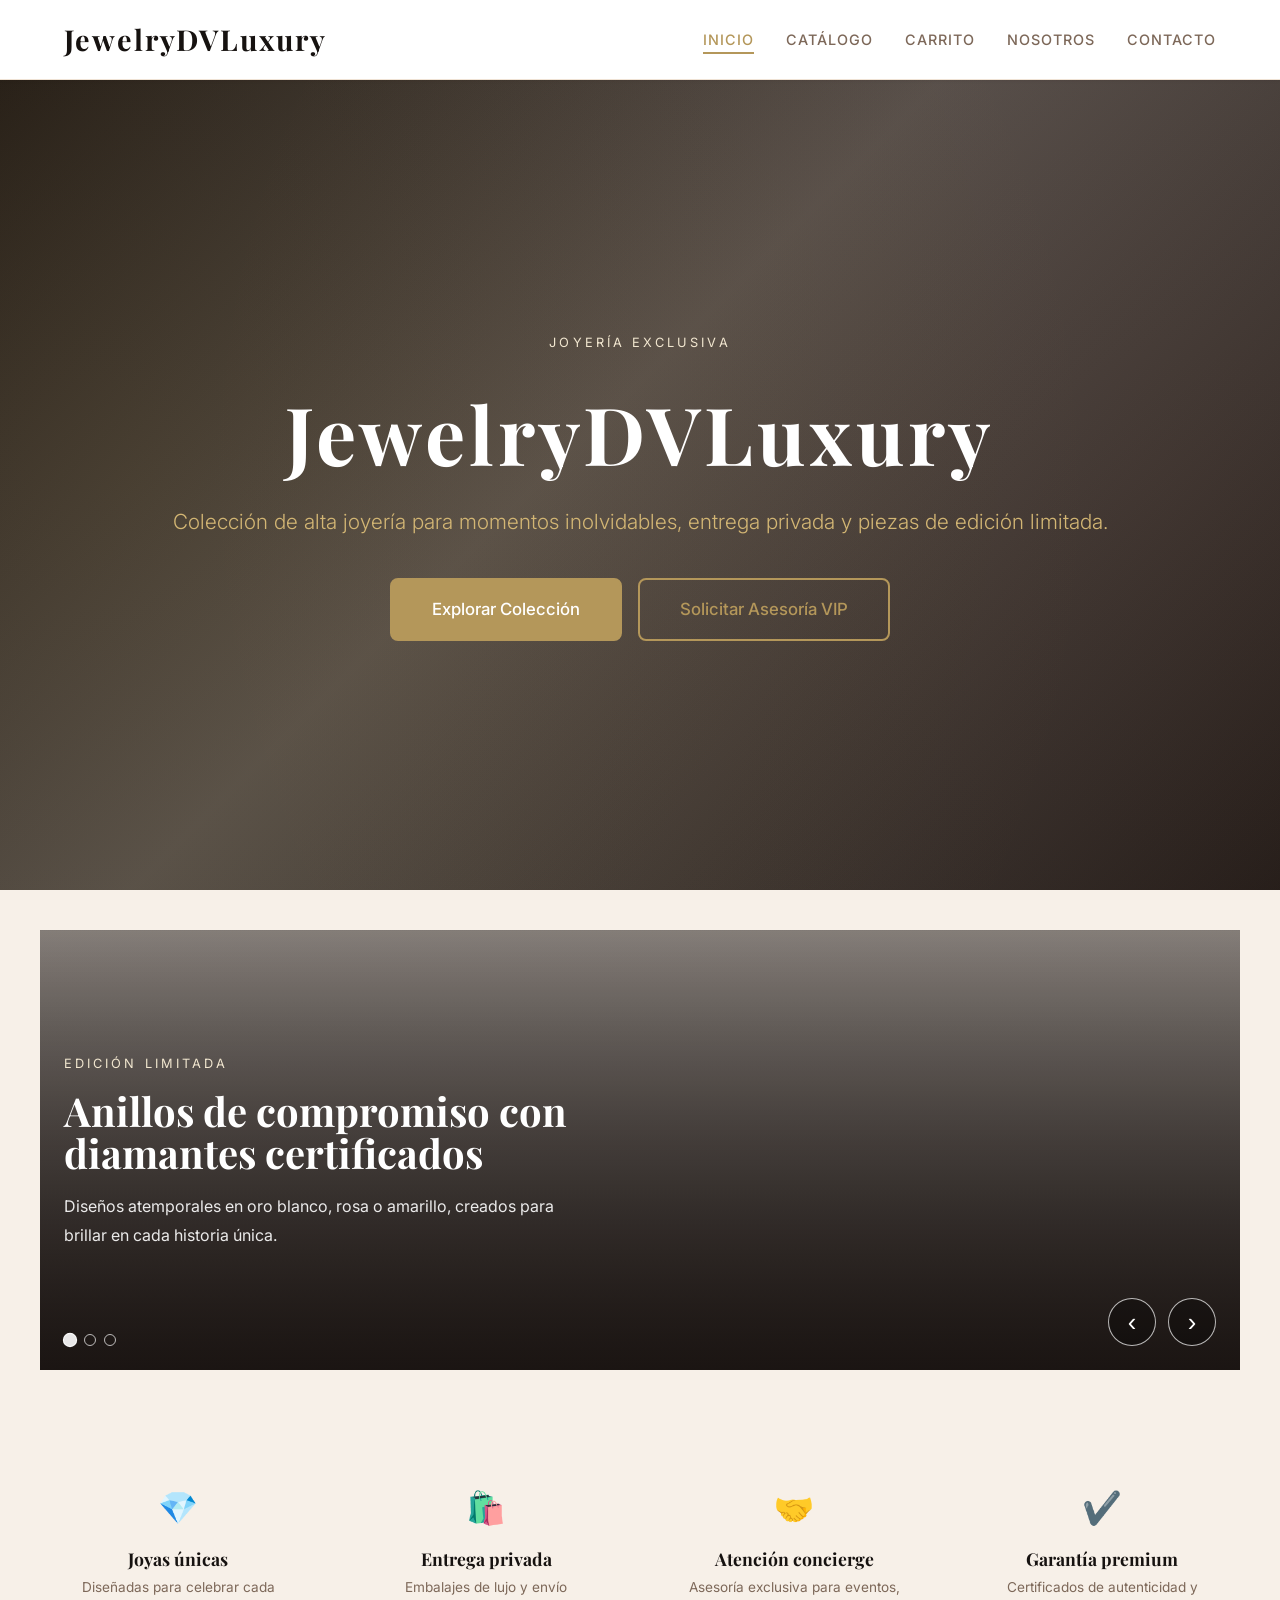
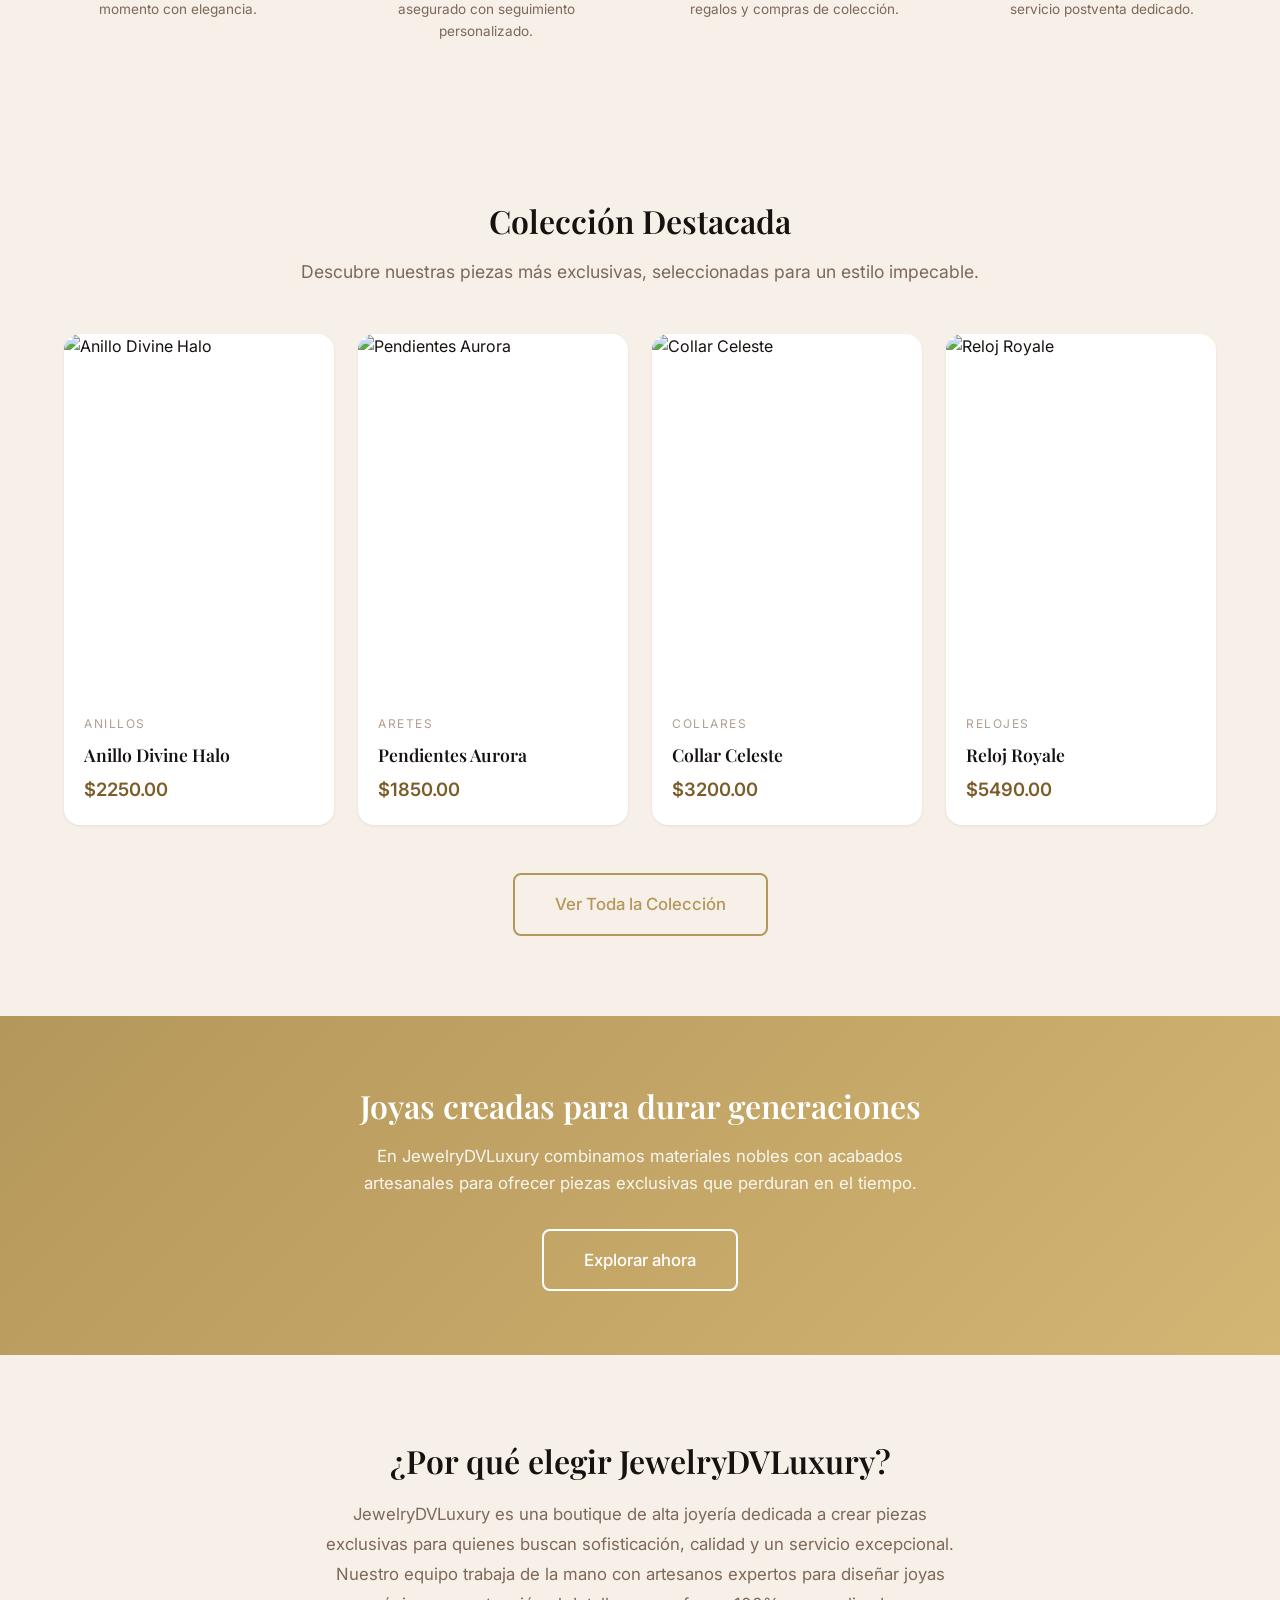
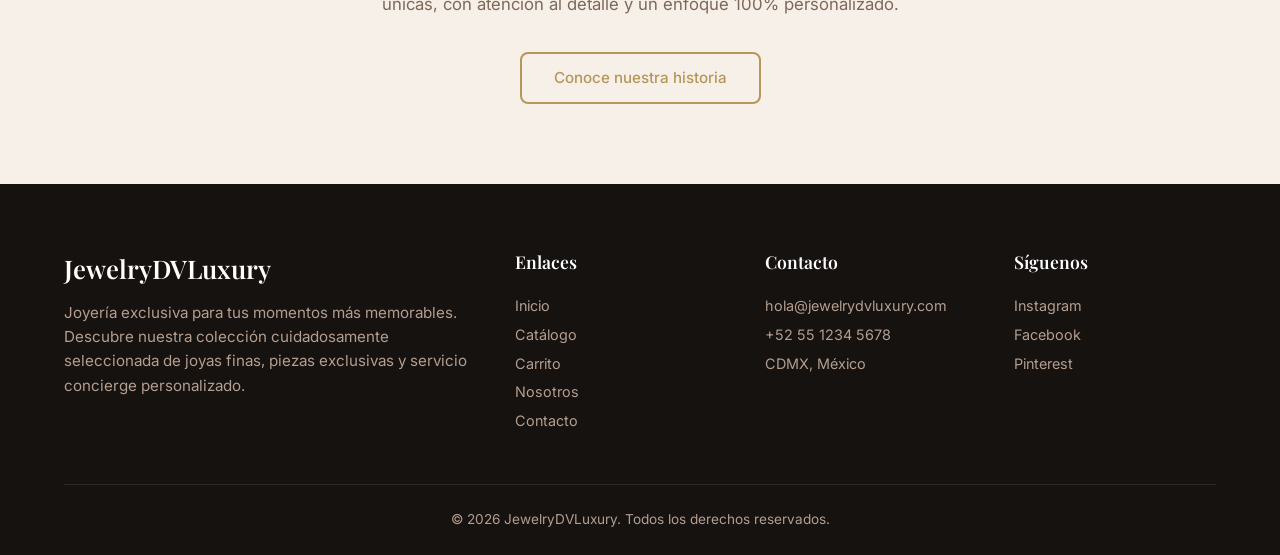
==== commit 2a270f16: "Primer commit" ====
--- a/index.html
+++ b/index.html
@@ -1,428 +1,134 @@
 <!DOCTYPE html>
 <html lang="es">
 <head>
-    <meta charset="UTF-8">
-    <meta name="viewport" content="width=device-width, initial-scale=1.0">
-    <title>Dulce Encanto</title>
-    <link rel="icon" href="data:image/svg+xml,%3Csvg xmlns='http://www.w3.org/2000/svg' viewBox='0 0 100 100'%3E%3Cdefs%3E%3CradialGradient id='g' cx='0.4' cy='0.35' r='0.65'%3E%3Cstop offset='0%25' stop-color='%238D6E63'/%3E%3Cstop offset='100%25' stop-color='%235D4037'/%3E%3C/radialGradient%3E%3Cfilter id='s'%3E%3CfeDropShadow dx='2' dy='3' stdDeviation='2' flood-opacity='0.3'/%3E%3C/filter%3E%3C/defs%3E%3Ccircle cx='50' cy='50' r='38' fill='url(%23g)' filter='url(%23s)'/%3E%3Ccircle cx='50' cy='50' r='16' fill='%23FFF0F5'/%3E%3Ccircle cx='50' cy='50' r='13' fill='%235D4037' opacity='0.2'/%3E%3Cpath d='M12,48 A38,38 0 0,1 88,48 Q70,36 50,34 Q30,36 12,48 Z' fill='%23FFB6C1'/%3E%3Cpath d='M20,50 Q22,60 26,56' stroke='%23FFB6C1' stroke-width='5' fill='none' stroke-linecap='round'/%3E%3Cpath d='M68,50 Q72,62 76,54' stroke='%23E8A0BF' stroke-width='5' fill='none' stroke-linecap='round'/%3E%3Crect x='35' y='42' width='6' height='2' rx='1' fill='%23fff' transform='rotate(-20,38,43)'/%3E%3Crect x='54' y='40' width='6' height='2' rx='1' fill='%23fff' transform='rotate(15,57,41)'/%3E%3C/svg%3E">
-    <link rel="preconnect" href="https://fonts.googleapis.com">
-    <link rel="preconnect" href="https://fonts.gstatic.com" crossorigin>
-    <link href="https://fonts.googleapis.com/css2?family=Great+Vibes&family=Playfair+Display:wght@400;600;700&family=Poppins:wght@300;400;500;600&display=swap" rel="stylesheet">
-    <link rel="stylesheet" href="https://cdnjs.cloudflare.com/ajax/libs/font-awesome/6.5.1/css/all.min.css">
-    <link rel="stylesheet" href="https://cdnjs.cloudflare.com/ajax/libs/animate.css/4.1.1/animate.min.css">
-    <link rel="stylesheet" href="styles.css">
+  <meta charset="UTF-8">
+  <meta name="viewport" content="width=device-width, initial-scale=1.0">
+  <meta name="description" content="JewelryDVLuxury - Joyería exclusiva de alta gama. Descubre anillos, collares, aretes y relojes de lujo.">
+  <title>JewelryDVLuxury - Joyería exclusiva</title>
+  <link rel="preconnect" href="https://fonts.googleapis.com">
+  <link rel="preconnect" href="https://fonts.gstatic.com" crossorigin>
+  <link href="https://fonts.googleapis.com/css2?family=Inter:wght@300;400;500;600&family=Playfair+Display:ital,wght@0,400;0,600;0,700;1,400&display=swap" rel="stylesheet">
+  <link rel="stylesheet" href="css/style.css">
 </head>
 <body>
+  <div id="header-placeholder"></div>
 
-    <!-- LOADING SCREEN -->
+  <main>
+    <section class="hero">
+      <div class="hero__content">
+        <span class="hero__eyebrow">Joyería exclusiva</span>
+        <h1 class="hero__title">JewelryDVLuxury</h1>
+        <p class="hero__subtitle">Colección de alta joyería para momentos inolvidables, entrega privada y piezas de edición limitada.</p>
+        <div class="hero__actions">
+          <a href="pages/catalog.html" class="btn btn--primary btn--lg">Explorar Colección</a>
+          <a href="pages/contact.html" class="btn btn--secondary btn--lg">Solicitar Asesoría VIP</a>
+        </div>
+      </div>
+    </section>
 
-    <div id="loader">
-        <div class="loader-content">
-            <div class="loader-icon">🎂</div>
-            <h1 class="loader-title">Pastelería Dulce Encanto</h1>
-            <p class="loader-sub">Preparando tus dulces...</p>
-            <div class="loader-bar">
-                <div class="loader-progress"></div>
-            </div>
+    <section class="carousel container" aria-label="Carrusel de joyas exclusivas">
+      <div class="carousel__track" id="carousel-track">
+        <article class="carousel__slide active" style="background-image: linear-gradient(180deg, rgba(20,14,12,0.45), rgba(20,14,12,0.8)), url('https://images.unsplash.com/photo-1522312346375-d1a52e2b99b3?auto=format&fit=crop&w=1200&q=80');">
+          <div class="carousel__text">
+            <span class="carousel__eyebrow">Edición limitada</span>
+            <h2>Anillos de compromiso con diamantes certificados</h2>
+            <p>Diseños atemporales en oro blanco, rosa o amarillo, creados para brillar en cada historia única.</p>
+          </div>
+        </article>
+        <article class="carousel__slide" style="background-image: linear-gradient(180deg, rgba(20,14,12,0.45), rgba(20,14,12,0.8)), url('https://images.unsplash.com/photo-1511381939415-dd5c8dd0b7a4?auto=format&fit=crop&w=1200&q=80');">
+          <div class="carousel__text">
+            <span class="carousel__eyebrow">Colección Premium</span>
+            <h2>Pendientes y collares de exquisita artesanía</h2>
+            <p>Piezas esculpidas a mano que combinan piedra preciosa, seda y metal noble para un brillo soberbio.</p>
+          </div>
+        </article>
+        <article class="carousel__slide" style="background-image: linear-gradient(180deg, rgba(20,14,12,0.45), rgba(20,14,12,0.8)), url('https://images.unsplash.com/photo-1490367532201-b9bc1dc483f6?auto=format&fit=crop&w=1200&q=80');">
+          <div class="carousel__text">
+            <span class="carousel__eyebrow">Experiencia VIP</span>
+            <h2>Consultoría privada de estilo y selección</h2>
+            <p>Nuestro equipo de expertos acompaña tu compra desde la selección hasta el servicio postventa exclusivo.</p>
+          </div>
+        </article>
+      </div>
+      <div class="carousel__nav">
+        <button class="carousel__control" id="carousel-prev" aria-label="Anterior">‹</button>
+        <button class="carousel__control" id="carousel-next" aria-label="Siguiente">›</button>
+      </div>
+      <div class="carousel__indicators" id="carousel-indicators"></div>
+    </section>
+
+    <section class="features-strip container">
+      <div class="features-strip__item">
+        <div class="features-strip__icon">💎</div>
+        <h4>Joyas únicas</h4>
+        <p>Diseñadas para celebrar cada momento con elegancia.</p>
+      </div>
+      <div class="features-strip__item">
+        <div class="features-strip__icon">🛍️</div>
+        <h4>Entrega privada</h4>
+        <p>Embalajes de lujo y envío asegurado con seguimiento personalizado.</p>
+      </div>
+      <div class="features-strip__item">
+        <div class="features-strip__icon">🤝</div>
+        <h4>Atención concierge</h4>
+        <p>Asesoría exclusiva para eventos, regalos y compras de colección.</p>
+      </div>
+      <div class="features-strip__item">
+        <div class="features-strip__icon">✔️</div>
+        <h4>Garantía premium</h4>
+        <p>Certificados de autenticidad y servicio postventa dedicado.</p>
+      </div>
+    </section>
+
+    <section class="featured">
+      <div class="container">
+        <h2 class="section__title">Colección Destacada</h2>
+        <p class="section__subtitle">Descubre nuestras piezas más exclusivas, seleccionadas para un estilo impecable.</p>
+        <div class="featured__grid" id="featured-grid"></div>
+        <div class="featured__cta">
+          <a href="pages/catalog.html" class="btn btn--secondary btn--lg">Ver Toda la Colección</a>
         </div>
-    </div>
+      </div>
+    </section>
 
-    <!-- MAIN CONTENT -->
+    <section class="banner">
+      <div class="container">
+        <h2 class="banner__title">Joyas creadas para durar generaciones</h2>
+        <p class="banner__text">En JewelryDVLuxury combinamos materiales nobles con acabados artesanales para ofrecer piezas exclusivas que perduran en el tiempo.</p>
+        <a href="pages/catalog.html" class="btn btn--secondary btn--lg">Explorar ahora</a>
+      </div>
+    </section>
 
-    <div class="site-wrapper">
+    <section class="section">
+      <div class="container" style="text-align:center;max-width:700px;">
+        <h2 class="section__title">¿Por qué elegir JewelryDVLuxury?</h2>
+        <p style="color:var(--color-text-light);font-size:1.05rem;line-height:1.8;">
+          JewelryDVLuxury es una boutique de alta joyería dedicada a crear piezas exclusivas para quienes buscan sofisticación, calidad y un servicio excepcional. Nuestro equipo trabaja de la mano con artesanos expertos para diseñar joyas únicas, con atención al detalle y un enfoque 100% personalizado.
+        </p>
+        <a href="pages/about.html" class="btn btn--secondary" style="margin-top:32px;">Conoce nuestra historia</a>
+      </div>
+    </section>
+  </main>
 
-        <!-- NAVBAR -->
-
-        <nav class="navbar">
-            <div class="nav-container">
-                <a href="#" class="nav-logo">Dulce Encanto</a>
-                <ul class="nav-menu" id="nav-menu">
-                    <li><a href="#inicio" class="nav-link">Inicio</a></li>
-                    <li><a href="#catalogo" class="nav-link">Catálogo</a></li>
-                    <li><a href="#especiales" class="nav-link">Especiales</a></li>
-                    <li><a href="#pedidos" class="nav-link">Pedidos</a></li>
-                    <li><a href="#contacto" class="nav-link">Contacto</a></li>
-                </ul>
-                <button class="nav-toggle" id="nav-toggle" aria-label="Menú">
-                    <span></span>
-                    <span></span>
-                    <span></span>
-                </button>
-            </div>
-        </nav>
-
-        <!-- HERO -->
-
-        <section id="inicio" class="hero parallax-section" data-speed="0.5">
-            <div class="parallax-bg" style="background-image: url('https://images.unsplash.com/photo-1557683316-973673baf926?w=1920&q=80');"></div>
-            <div class="floating-scene" id="floating-hero" aria-hidden="true"></div>
-            <div class="hero-overlay"></div>
-            <div class="hero-content">
-                <p class="hero-tag">Desde 2020 endulzando tus momentos</p>
-                <h1 class="hero-title">Bienvenidos a<br><span class="hero-brand">Dulce Encanto</span></h1>
-                <p class="hero-desc">Cada bocado está hecho con amor, utilizando los mejores ingredientes para crear experiencias inolvidables.</p>
-                <a href="#catalogo" class="btn">Descubre Nuestros Dulces</a>
-            </div>
-        </section>
-
-        <!-- CATALOGO -->
-
-        <section id="catalogo" class="section">
-            <div class="section-header appear">
-                <p class="section-tag">Nuestro Catálogo</p>
-                <h2 class="section-title">Productos Artesanales</h2>
-                <p class="section-desc">Elaborados diariamente con recetas tradicionales y un toque único.</p>
-            </div>
-            <div class="catalog-grid">
-                <div class="catalog-card appear" data-product="chocolate">
-                    <div class="catalog-img">
-                        <img src="https://images.unsplash.com/photo-1578985545062-69928b1d9587?w=500&h=400&fit=crop" alt="Pastel de Chocolate">
-                    </div>
-                    <div class="catalog-body">
-                        <h3>Pastel de Chocolate</h3>
-                        <p>Delicioso pastel con capas de chocolate belga y relleno de ganache.</p>
-                        <p class="catalog-price">$78.000</p>
-                    </div>
-                </div>
-                <div class="catalog-card appear" data-product="cupcakes">
-                    <div class="catalog-img">
-                        <img src="https://images.unsplash.com/photo-1587668178277-295251f900ce?w=500&h=400&fit=crop" alt="Cupcakes">
-                    </div>
-                    <div class="catalog-body">
-                        <h3>Cupcakes Decorados</h3>
-                        <p>Esponjosos cupcakes con frosting de vainilla y decoración artesanal.</p>
-                        <p class="catalog-price">$9.500 c/u</p>
-                    </div>
-                </div>
-                <div class="catalog-card appear" data-product="macarons">
-                    <div class="catalog-img">
-                        <img src="https://images.unsplash.com/photo-1569864358642-9d1684040f43?w=500&h=400&fit=crop" alt="Macarons">
-                    </div>
-                    <div class="catalog-body">
-                        <h3>Macarons Franceses</h3>
-                        <p>Delicados macarons en variedad de colores y sabores.</p>
-                        <p class="catalog-price">$5.500 c/u</p>
-                    </div>
-                </div>
-                <div class="catalog-card appear" data-product="galletas">
-                    <div class="catalog-img">
-                        <img src="https://images.unsplash.com/photo-1499636136210-6f4ee915583e?w=500&h=400&fit=crop" alt="Galletas">
-                    </div>
-                    <div class="catalog-body">
-                        <h3>Galletas Artesanales</h3>
-                        <p>Galletas recién horneadas con chispas de chocolate y avellanas.</p>
-                        <p class="catalog-price">$3.500 c/u</p>
-                    </div>
-                </div>
-                <div class="catalog-card appear" data-product="cheesecake">
-                    <div class="catalog-img">
-                        <img src="https://images.unsplash.com/photo-1533134242443-d4fd215305ad?w=500&h=400&fit=crop" alt="Cheesecake">
-                    </div>
-                    <div class="catalog-body">
-                        <h3>Cheesecake</h3>
-                        <p>Suave cheesecake estilo New York con cobertura de frutos rojos.</p>
-                        <p class="catalog-price">$72.000</p>
-                    </div>
-                </div>
-                <div class="catalog-card appear" data-product="donas">
-                    <div class="catalog-img">
-                        <img src="https://images.unsplash.com/photo-1551024601-bec78aea704b?w=500&h=400&fit=crop" alt="Donas Glaseadas">
-                    </div>
-                    <div class="catalog-body">
-                        <h3>Donas Glaseadas</h3>
-                        <p>Esponjosas donas con glaseado de colores y chispas variadas.</p>
-                        <p class="catalog-price">$5.500 c/u</p>
-                    </div>
-                </div>
-                <div class="catalog-card appear" data-product="tresleches">
-                    <div class="catalog-img">
-                        <img src="https://images.unsplash.com/photo-1488477181946-6428a0291777?w=500&h=400&fit=crop" alt="Pastel Tres Leches">
-                    </div>
-                    <div class="catalog-body">
-                        <h3>Pastel Tres Leches</h3>
-                        <p>Esponjoso bañado en tres leches con crema batida y canela.</p>
-                        <p class="catalog-price">$62.000</p>
-                    </div>
-                </div>
-                <div class="catalog-card appear" data-product="croissants">
-                    <div class="catalog-img">
-                        <img src="https://images.unsplash.com/photo-1623334044303-241021148842?w=500&h=400&fit=crop" alt="Croissants">
-                    </div>
-                    <div class="catalog-body">
-                        <h3>Croissants</h3>
-                        <p>Hojaldrados y dorados, horneados diariamente con mantequilla francesa.</p>
-                        <p class="catalog-price">$4.500 c/u</p>
-                    </div>
-                </div>
-                <div class="catalog-card appear" data-product="paylimon">
-                    <div class="catalog-img">
-                        <img src="https://images.unsplash.com/photo-1519915028121-7d3463d20b13?w=500&h=400&fit=crop" alt="Pay de Limón">
-                    </div>
-                    <div class="catalog-body">
-                        <h3>Pay de Limón</h3>
-                        <p>Base crujiente con relleno cítrico y merengue dorado artesanal.</p>
-                        <p class="catalog-price">$55.000</p>
-                    </div>
-                </div>
-            </div>
-        </section>
-
-        <!-- ESPECIALES -->
-
-        <section id="especiales" class="section specials parallax-section" data-speed="0.3">
-            <div class="parallax-bg" style="background-image: url('https://images.unsplash.com/photo-1541701494587-cb58502866ab?w=1920&q=80');"></div>
-            <div class="floating-scene" id="floating-especiales" aria-hidden="true"></div>
-            <div class="section-header appear">
-                <p class="section-tag">Productos Especiales</p>
-                <h2 class="section-title">Ediciones Exclusivas</h2>
-                <p class="section-desc">Creaciones únicas para momentos especiales.</p>
-            </div>
-            <div class="specials-content">
-                <div class="specials-text appear">
-                    <h3>Pastel de Bodas</h3>
-                    <p>Nuestro pastel de bodas es una obra maestra. Varios niveles, decoración floral comestible y rellenos personalizados. Ideal para el día más importante de tu vida.</p>
-                    <ul class="specials-list">
-                        <li><i class="fas fa-wand-magic-sparkles"></i> Diseño personalizado</li>
-                        <li><i class="fas fa-leaf"></i> Flores comestibles</li>
-                        <li><i class="fas fa-layer-group"></i> Hasta 5 niveles</li>
-                        <li><i class="fas fa-heart"></i> Sabor a elección</li>
-                    </ul>
-                    <a href="#pedidos" class="btn btn-small">Solicitar Cotización</a>
-                </div>
-                <div class="specials-img appear">
-                    <img src="https://images.unsplash.com/photo-1558301211-0d8c8ddee6ec?w=600&h=500&fit=crop" alt="Pastel de Bodas">
-                </div>
-            </div>
-        </section>
-
-        <!-- PEDIDOS -->
-
-        <section id="pedidos" class="section">
-            <div class="section-header appear">
-                <p class="section-tag">Pedidos Personalizados</p>
-                <h2 class="section-title">Crea tu Dulce Ideal</h2>
-                <p class="section-desc">Cuéntanos lo que necesitas y lo haremos realidad.</p>
-            </div>
-            <div class="form-wrapper appear">
-                <form id="order-form" novalidate>
-                    <div class="form-group">
-                        <label for="name">Nombre Completo</label>
-                        <input type="text" id="name" name="name" placeholder="Tu nombre" required>
-                        <span class="form-error" id="name-error">Por favor ingresa tu nombre</span>
-                    </div>
-                    <div class="form-group">
-                        <label for="email">Correo Electrónico</label>
-                        <input type="email" id="email" name="email" placeholder="correo@ejemplo.com" required>
-                        <span class="form-error" id="email-error">Ingresa un correo válido</span>
-                    </div>
-                    <div class="form-group">
-                        <label for="phone">Teléfono</label>
-                        <input type="tel" id="phone" name="phone" placeholder="+57 300 456 7890" required>
-                        <span class="form-error" id="phone-error">Ingresa un teléfono válido</span>
-                    </div>
-                    <div class="form-group">
-                        <label for="product-type">Tipo de Producto</label>
-                        <select id="product-type" name="product-type" required>
-                            <option value="">Selecciona una opción</option>
-                            <option value="pastel">Pastel de Chocolate</option>
-                            <option value="cupcakes">Cupcakes (docena)</option>
-                            <option value="macarons">Macarons (docena)</option>
-                            <option value="galletas">Galletas (docena)</option>
-                            <option value="cheesecake">Cheesecake</option>
-                            <option value="donas">Donas Glaseadas (docena)</option>
-                            <option value="tresleches">Pastel Tres Leches</option>
-                            <option value="croissants">Croissants (docena)</option>
-                            <option value="paylimon">Pay de Limón</option>
-                            <option value="bodas">Pastel de Bodas</option>
-                            <option value="otro">Otro</option>
-                        </select>
-                        <span class="form-error" id="product-type-error">Selecciona un producto</span>
-                    </div>
-                    <div class="form-group">
-                        <label for="description">Descripción de tu Pedido</label>
-                        <textarea id="description" name="description" rows="5" placeholder="Cuéntanos cómo quieres tu pastel: sabores, decoración, tamaño, colores..." required></textarea>
-                        <span class="form-error" id="description-error">Describe tu pedido</span>
-                    </div>
-                    <div class="form-group">
-                        <label for="date">Fecha de Entrega</label>
-                        <input type="date" id="date" name="date" required>
-                        <span class="form-error" id="date-error">Selecciona una fecha</span>
-                    </div>
-                    <button type="submit" class="btn btn-submit">Enviar Pedido</button>
-                </form>
-                <div id="form-success" class="form-success hidden">
-                    <span class="form-success-icon"><i class="fas fa-circle-check"></i></span>
-                    <h3>¡Pedido Enviado!</h3>
-                    <p>Gracias por tu pedido. Te contactaremos pronto para confirmar los detalles.</p>
-                </div>
-            </div>
-        </section>
-
-        <!-- TESTIMONIOS -->
-
-        <section class="section testimonials parallax-section" data-speed="0.4">
-            <div class="parallax-bg" style="background-image: url('https://images.unsplash.com/photo-1558591710-4b4a1ae0f04d?w=1920&q=80');"></div>
-            <div class="section-header appear">
-                <p class="section-tag">Testimonios</p>
-                <h2 class="section-title">Lo Que Dicen Nuestros Clientes</h2>
-            </div>
-            <div class="testimonials-grid">
-                <div class="testimonial-card appear">
-                    <p class="testimonial-text">"El pastel de bodas superó todas mis expectativas. Hermoso y delicioso. ¡100% recomendados!"</p>
-                    <div class="testimonial-author">
-                        <p class="testimonial-name">María G.</p>
-                        <p class="testimonial-role">Boda - Abril 2025</p>
-                    </div>
-                </div>
-                <div class="testimonial-card appear">
-                    <p class="testimonial-text">"Pido los cupcakes para cada cumpleaños de mis hijos. Siempre quedan perfectos y todos los aman."</p>
-                    <div class="testimonial-author">
-                        <p class="testimonial-name">Laura R.</p>
-                        <p class="testimonial-role">Cliente Frecuente</p>
-                    </div>
-                </div>
-                <div class="testimonial-card appear">
-                    <p class="testimonial-text">"Los macarons son los mejores que he probado fuera de Francia. La textura y el sabor son increíbles."</p>
-                    <div class="testimonial-author">
-                        <p class="testimonial-name">Carlos M.</p>
-                        <p class="testimonial-role">Catador de Postres</p>
-                    </div>
-                </div>
-            </div>
-        </section>
-
-        <!-- CONTACTO -->
-
-        <section id="contacto" class="section contact">
-            <div class="section-header appear">
-                <p class="section-tag">Contacto</p>
-                <h2 class="section-title">Estamos para Ti</h2>
-                <p class="section-desc">Visítanos o contáctanos para cualquier consulta.</p>
-            </div>
-            <div class="contact-content">
-                <div class="contact-info appear">
-                    <div class="contact-item">
-                        <span class="contact-icon"><i class="fas fa-location-dot"></i></span>
-                        <div>
-                            <h4>Dirección</h4>
-                            <p>Cra 45 #23-12, El Poblado, Medellín, Colombia</p>
-                        </div>
-                    </div>
-                    <div class="contact-item">
-                        <span class="contact-icon"><i class="fas fa-phone"></i></span>
-                        <div>
-                            <h4>Teléfono</h4>
-                            <p>+57 300 456 7890</p>
-                        </div>
-                    </div>
-                    <div class="contact-item">
-                        <span class="contact-icon"><i class="fas fa-envelope"></i></span>
-                        <div>
-                            <h4>Email</h4>
-                            <p>hola@dulceencanto.com.co</p>
-                        </div>
-                    </div>
-                    <div class="contact-item">
-                        <span class="contact-icon"><i class="fas fa-clock"></i></span>
-                        <div>
-                            <h4>Horario</h4>
-                            <p>Lun - Sáb: 8:00am - 8:00pm<br>Dom: 9:00am - 2:00pm</p>
-                        </div>
-                    </div>
-                </div>
-                <div class="contact-map appear">
-                    <iframe src="https://www.google.com/maps/embed?pb=!1m18!1m12!1m3!1d3966.5213!2d-75.5765!3d6.2098!2m3!1f0!2f0!3f0!3m2!1i1024!2i768!4f13.1!3m3!1m2!1s0x8e4428dfb80fad05%3A0x42137cfcc7b53b56!2sEl%20Poblado%2C%20Medell%C3%ADn!5e0!3m2!1ses!2sco!4v1" width="100%" height="400" style="border:0; border-radius:20px;" allowfullscreen loading="lazy" referrerpolicy="no-referrer-when-downgrade"></iframe>
-                </div>
-            </div>
-        </section>
-
-        <!-- FOOTER -->
-
-        <footer class="footer">
-            <div class="floating-scene" id="floating-footer" aria-hidden="true"></div>
-            <div class="footer-content">
-                <div class="footer-brand">
-                    <h3>Dulce Encanto</h3>
-                    <p>Endulzando tus momentos desde 2020.<br>Hecho con amor, horneado con pasión.</p>
-                </div>
-                <div class="footer-links">
-                    <h4>Enlaces</h4>
-                    <ul>
-                        <li><a href="#inicio">Inicio</a></li>
-                        <li><a href="#catalogo">Catálogo</a></li>
-                        <li><a href="#especiales">Especiales</a></li>
-                        <li><a href="#pedidos">Pedidos</a></li>
-                        <li><a href="#contacto">Contacto</a></li>
-                    </ul>
-                </div>
-                <div class="footer-social">
-                    <h4>Síguenos</h4>
-                    <div class="social-icons">
-                        <a href="#" aria-label="Facebook" class="social-link facebook">
-                            <svg width="20" height="20" viewBox="0 0 24 24" fill="currentColor"><path d="M24 12.073c0-6.627-5.373-12-12-12s-12 5.373-12 12c0 5.99 4.388 10.954 10.125 11.854v-8.385H7.078v-3.47h3.047V9.43c0-3.007 1.792-4.669 4.533-4.669 1.312 0 2.686.235 2.686.235v2.953H15.83c-1.491 0-1.956.925-1.956 1.874v2.25h3.328l-.532 3.47h-2.796v8.385C19.612 23.027 24 18.062 24 12.073z"/></svg>
-                        </a>
-                        <a href="#" aria-label="Instagram" class="social-link instagram">
-                            <svg width="20" height="20" viewBox="0 0 24 24" fill="currentColor"><path d="M12 2.163c3.204 0 3.584.012 4.85.07 3.252.148 4.771 1.691 4.919 4.919.058 1.265.069 1.645.069 4.849 0 3.205-.012 3.584-.069 4.849-.149 3.225-1.664 4.771-4.919 4.919-1.266.058-1.644.07-4.85.07-3.204 0-3.584-.012-4.849-.07-3.26-.149-4.771-1.699-4.919-4.92-.058-1.265-.07-1.644-.07-4.849 0-3.204.013-3.583.07-4.849.149-3.227 1.664-4.771 4.919-4.919 1.266-.057 1.645-.069 4.849-.069zM12 0C8.741 0 8.333.014 7.053.072 2.695.272.273 2.69.073 7.052.014 8.333 0 8.741 0 12c0 3.259.014 3.668.072 4.948.2 4.358 2.618 6.78 6.98 6.98C8.333 23.986 8.741 24 12 24c3.259 0 3.668-.014 4.948-.072 4.354-.2 6.782-2.618 6.979-6.98.059-1.28.073-1.689.073-4.948 0-3.259-.014-3.667-.072-4.947-.196-4.354-2.617-6.78-6.979-6.98C15.668.014 15.259 0 12 0zm0 5.838a6.162 6.162 0 100 12.324 6.162 6.162 0 000-12.324zM12 16a4 4 0 110-8 4 4 0 010 8zm6.406-11.845a1.44 1.44 0 100 2.881 1.44 1.44 0 000-2.881z"/></svg>
-                        </a>
-                        <a href="#" aria-label="WhatsApp" class="social-link whatsapp">
-                            <svg width="20" height="20" viewBox="0 0 24 24" fill="currentColor"><path d="M17.472 14.382c-.297-.149-1.758-.867-2.03-.967-.273-.099-.471-.148-.67.15-.197.297-.767.966-.94 1.164-.173.199-.347.223-.644.075-.297-.15-1.255-.463-2.39-1.475-.883-.788-1.48-1.761-1.653-2.059-.173-.297-.018-.458.13-.606.134-.133.298-.347.446-.52.149-.174.198-.298.298-.497.099-.198.05-.371-.025-.52-.075-.149-.669-1.612-.916-2.207-.242-.579-.487-.5-.669-.51-.173-.008-.371-.01-.57-.01-.198 0-.52.074-.792.372-.272.297-1.04 1.016-1.04 2.479 0 1.462 1.065 2.875 1.213 3.074.149.198 2.096 3.2 5.077 4.487.709.306 1.262.489 1.694.625.712.227 1.36.195 1.871.118.571-.085 1.758-.719 2.006-1.413.248-.694.248-1.289.173-1.413-.074-.124-.272-.198-.57-.347m-5.421 7.403h-.004a9.87 9.87 0 01-5.031-1.378l-.361-.214-3.741.982.998-3.648-.235-.374a9.86 9.86 0 01-1.51-5.26c.001-5.45 4.436-9.884 9.888-9.884 2.64 0 5.122 1.03 6.988 2.898a9.825 9.825 0 012.893 6.994c-.003 5.45-4.437 9.884-9.885 9.884m8.413-18.297A11.815 11.815 0 0012.05 0C5.495 0 .16 5.335.157 11.892c0 2.096.547 4.142 1.588 5.945L.057 24l6.305-1.654a11.882 11.882 0 005.683 1.448h.005c6.554 0 11.89-5.335 11.893-11.893a11.821 11.821 0 00-3.48-8.413z"/></svg>
-                        </a>
-                        <a href="#" aria-label="TikTok" class="social-link tiktok">
-                            <svg width="20" height="20" viewBox="0 0 24 24" fill="currentColor"><path d="M12.525.02c1.31-.02 2.61-.01 3.91-.02.08 1.53.63 3.09 1.75 4.17 1.12 1.11 2.7 1.62 4.24 1.79v4.03c-1.44-.05-2.89-.35-4.2-.97-.57-.26-1.1-.59-1.62-.93-.01 2.92.01 5.84-.02 8.75-.08 1.4-.54 2.79-1.35 3.94-1.31 1.92-3.58 3.17-5.91 3.21-1.43.08-2.86-.31-4.08-1.03-2.02-1.19-3.44-3.37-3.65-5.71-.02-.5-.03-1-.01-1.49.18-1.9 1.12-3.72 2.58-4.96 1.66-1.44 3.98-2.13 6.15-1.72.02 1.48-.04 2.96-.04 4.44-.99-.32-2.15-.23-3.02.37-.63.41-1.11 1.04-1.36 1.75-.21.51-.15 1.07-.14 1.61.24 1.64 1.82 3.02 3.5 2.87 1.12-.01 2.19-.66 2.77-1.61.19-.33.4-.67.41-1.06.1-1.79.06-3.57.07-5.36.01-4.03-.01-8.05.02-12.07z"/></svg>
-                        </a>
-                    </div>
-                </div>
-            </div>
-            <div class="footer-bottom">
-                <p>&copy; 2025 Pastelería Dulce Encanto. Todos los derechos reservados.</p>
-            </div>
-        </footer>
-
-    </div>
-
-    <!-- PRODUCT MODAL -->
-
-    <div id="product-modal" class="modal-overlay">
-        <div class="modal-content">
-            <button class="modal-close" id="modal-close">&times;</button>
-            <div class="modal-inner">
-                <div class="modal-gallery">
-                    <div class="modal-main-img" id="modal-main-img"></div>
-                    <div class="modal-thumbs" id="modal-thumbs"></div>
-                </div>
-                <div class="modal-body">
-                    <h2 id="modal-title"></h2>
-                    <p class="modal-desc" id="modal-desc"></p>
-                    <p class="modal-long-desc" id="modal-long-desc"></p>
-                    <div class="modal-options">
-                        <div class="option-group">
-                            <label>Sabor / Variación</label>
-                            <select id="modal-variation"></select>
-                        </div>
-                        <div class="option-group">
-                            <label>Tamaño / Cantidad</label>
-                            <select id="modal-size"></select>
-                        </div>
-                        <div class="option-group">
-                            <label>Extras</label>
-                            <select id="modal-extras">
-                                <option value="0">Ninguno</option>
-                            </select>
-                        </div>
-                    </div>
-                    <div class="modal-total">
-                        <span>Total:</span>
-                        <span id="modal-price">$0</span>
-                    </div>
-                    <button class="btn" id="modal-order-btn">
-                        <i class="fas fa-shopping-cart"></i> Agregar al Pedido
-                    </button>
-                </div>
-            </div>
-        </div>
-    </div>
-
-    <script src="https://cdnjs.cloudflare.com/ajax/libs/gsap/3.12.5/gsap.min.js"></script>
-    <script src="script.js"></script>
+  <div id="footer-placeholder"></div>
+  <script src="js/data.js"></script>
+  <script src="js/main.js"></script>
+  <script>
+    (function () {
+      const grid = document.getElementById('featured-grid');
+      if (!grid) return;
+      const featured = (window.PRODUCTS || []).filter(p => p.featured).slice(0, 4);
+      grid.innerHTML = featured.map(p => `
+        <a href="pages/product.html?id=${p.id}" class="product-card">
+          <img src="${p.image}" alt="${p.name}" class="product-card__image" loading="lazy">
+          <div class="product-card__body">
+            <p class="product-card__category">${p.categoryLabel}</p>
+            <h3 class="product-card__name">${p.name}</h3>
+            <p class="product-card__price">$${p.price.toFixed(2)}</p>
+          </div>
+        </a>
+      `).join('');
+    })();
+  </script>
 </body>
 </html>
--- a/css/style.css
+++ b/css/style.css
@@ -0,0 +1,1531 @@
+/* ============================================
+   JewelryDVLuxury - Estilos Globales
+   ============================================ */
+:root {
+  --color-primary: #B4975A;
+  --color-primary-hover: #D3B674;
+  --color-primary-light: #F2E7D0;
+  --color-primary-dark: #7C5D2A;
+  --color-secondary: #161210;
+  --color-accent: #8A6950;
+  --color-accent-hover: #A38165;
+  --color-bg: #F7F0E8;
+  --color-bg-alt: #FBF6F1;
+  --color-bg-dark: #E7D7C7;
+  --color-text: #17120F;
+  --color-text-light: #7D6859;
+  --color-text-lighter: #B39E8F;
+  --color-white: #FFFFFF;
+  --color-border: #E2D3C5;
+  --color-border-light: #EFE2D4;
+  --color-success: #5B8C5A;
+  --color-error: #C8674B;
+  --color-star: #D4A843;
+
+  --font-heading: 'Playfair Display', serif;
+  --font-body: 'Inter', sans-serif;
+
+  --shadow-sm: 0 1px 3px rgba(44, 24, 16, 0.08);
+  --shadow-md: 0 4px 12px rgba(44, 24, 16, 0.1);
+  --shadow-lg: 0 8px 30px rgba(44, 24, 16, 0.12);
+  --shadow-hover: 0 12px 40px rgba(44, 24, 16, 0.18);
+
+  --radius-sm: 4px;
+  --radius-md: 8px;
+  --radius-lg: 16px;
+  --radius-xl: 24px;
+
+  --transition: all 0.3s ease;
+  --transition-fast: all 0.15s ease;
+  --transition-slow: all 0.5s ease;
+
+  --container: 1200px;
+  --header-height: 80px;
+}
+
+/* Reset */
+*, *::before, *::after {
+  margin: 0;
+  padding: 0;
+  box-sizing: border-box;
+}
+
+html {
+  scroll-behavior: smooth;
+  font-size: 16px;
+}
+
+body {
+  font-family: var(--font-body);
+  color: var(--color-text);
+  background-color: var(--color-bg);
+  line-height: 1.6;
+  min-height: 100vh;
+  display: flex;
+  flex-direction: column;
+}
+
+img {
+  max-width: 100%;
+  height: auto;
+  display: block;
+}
+
+a {
+  color: inherit;
+  text-decoration: none;
+  transition: var(--transition);
+}
+
+::selection {
+  background-color: var(--color-primary-light);
+  color: var(--color-secondary);
+}
+
+:focus-visible {
+  outline: 2px solid var(--color-primary);
+  outline-offset: 2px;
+}
+
+button:focus-visible {
+  outline: 2px solid var(--color-primary);
+  outline-offset: 2px;
+}
+
+@keyframes fadeIn {
+  from { opacity: 0; }
+  to { opacity: 1; }
+}
+
+@keyframes slideUp {
+  from { opacity: 0; transform: translateY(20px); }
+  to { opacity: 1; transform: translateY(0); }
+}
+
+.product-card {
+  animation: slideUp 0.5s ease both;
+}
+
+.product-card:nth-child(1) { animation-delay: 0.05s; }
+.product-card:nth-child(2) { animation-delay: 0.1s; }
+.product-card:nth-child(3) { animation-delay: 0.15s; }
+.product-card:nth-child(4) { animation-delay: 0.2s; }
+.product-card:nth-child(5) { animation-delay: 0.25s; }
+.product-card:nth-child(6) { animation-delay: 0.3s; }
+.product-card:nth-child(7) { animation-delay: 0.35s; }
+.product-card:nth-child(8) { animation-delay: 0.4s; }
+.product-card:nth-child(9) { animation-delay: 0.45s; }
+.product-card:nth-child(10) { animation-delay: 0.5s; }
+.product-card:nth-child(11) { animation-delay: 0.55s; }
+.product-card:nth-child(12) { animation-delay: 0.6s; }
+.product-card:nth-child(13) { animation-delay: 0.65s; }
+.product-card:nth-child(14) { animation-delay: 0.7s; }
+
+ul { list-style: none; }
+
+.container {
+  width: 100%;
+  max-width: var(--container);
+  margin: 0 auto;
+  padding: 0 24px;
+}
+
+.section {
+  padding: 80px 0;
+}
+
+.section__title {
+  font-family: var(--font-heading);
+  font-size: 2rem;
+  font-weight: 600;
+  text-align: center;
+  margin-bottom: 12px;
+  color: var(--color-secondary);
+}
+
+.section__subtitle {
+  text-align: center;
+  color: var(--color-text-light);
+  margin-bottom: 48px;
+  font-size: 1.1rem;
+}
+
+/* Buttons */
+.btn {
+  display: inline-flex;
+  align-items: center;
+  justify-content: center;
+  gap: 8px;
+  padding: 12px 32px;
+  border: 2px solid transparent;
+  border-radius: var(--radius-md);
+  font-family: var(--font-body);
+  font-size: 0.95rem;
+  font-weight: 500;
+  cursor: pointer;
+  transition: var(--transition);
+  text-align: center;
+}
+
+.btn--primary {
+  background-color: var(--color-primary);
+  color: var(--color-white);
+  border-color: var(--color-primary);
+}
+
+.btn--primary:hover {
+  background-color: var(--color-primary-hover);
+  border-color: var(--color-primary-hover);
+  transform: translateY(-2px);
+  box-shadow: var(--shadow-md);
+}
+
+.btn--primary:active {
+  transform: translateY(0);
+  background-color: var(--color-primary-dark);
+  border-color: var(--color-primary-dark);
+}
+
+.btn--secondary {
+  background-color: transparent;
+  color: var(--color-primary);
+  border-color: var(--color-primary);
+}
+
+.btn--secondary:hover {
+  background-color: var(--color-primary);
+  color: var(--color-white);
+  transform: translateY(-2px);
+}
+
+.btn--secondary:active {
+  transform: translateY(0);
+  background-color: var(--color-primary-dark);
+  border-color: var(--color-primary-dark);
+}
+
+.btn--accent {
+  background-color: var(--color-accent);
+  color: var(--color-white);
+  border-color: var(--color-accent);
+}
+
+.btn--accent:hover {
+  background-color: var(--color-accent-hover);
+  border-color: var(--color-accent-hover);
+  transform: translateY(-2px);
+  box-shadow: var(--shadow-md);
+}
+
+.btn--sm {
+  padding: 8px 20px;
+  font-size: 0.85rem;
+}
+
+.btn--lg {
+  padding: 16px 40px;
+  font-size: 1.05rem;
+}
+
+.btn--full {
+  width: 100%;
+}
+
+/* Header */
+.header {
+  position: sticky;
+  top: 0;
+  z-index: 1000;
+  background-color: var(--color-white);
+  border-bottom: 1px solid var(--color-border-light);
+  height: var(--header-height);
+  box-shadow: var(--shadow-sm);
+}
+
+.header__inner {
+  display: flex;
+  align-items: center;
+  justify-content: space-between;
+  height: 100%;
+}
+
+.header__logo {
+  font-family: var(--font-heading);
+  font-size: 1.8rem;
+  font-weight: 700;
+  color: var(--color-secondary);
+  letter-spacing: 2px;
+}
+
+.header__logo:hover {
+  color: var(--color-primary);
+}
+
+.header__nav-list {
+  display: flex;
+  align-items: center;
+  gap: 32px;
+}
+
+.header__nav-link {
+  font-size: 0.9rem;
+  font-weight: 500;
+  color: var(--color-text-light);
+  padding: 4px 0;
+  border-bottom: 2px solid transparent;
+  transition: var(--transition);
+  text-transform: uppercase;
+  letter-spacing: 1px;
+}
+
+.header__nav-link:hover,
+.header__nav-link--active {
+  color: var(--color-primary);
+  border-bottom-color: var(--color-primary);
+}
+
+.header__menu-toggle {
+  display: none;
+  flex-direction: column;
+  gap: 5px;
+  background: none;
+  border: none;
+  cursor: pointer;
+  padding: 4px;
+}
+
+.header__menu-toggle span {
+  display: block;
+  width: 24px;
+  height: 2px;
+  background-color: var(--color-text);
+  transition: var(--transition);
+  border-radius: 2px;
+}
+
+/* Footer */
+.footer {
+  background-color: var(--color-secondary);
+  color: var(--color-bg-alt);
+  padding: 64px 0 0;
+  margin-top: auto;
+}
+
+.footer__inner {
+  display: grid;
+  grid-template-columns: 2fr 1fr 1fr 1fr;
+  gap: 48px;
+  padding-bottom: 48px;
+  border-bottom: 1px solid rgba(255, 255, 255, 0.1);
+}
+
+.footer__brand h3 {
+  font-family: var(--font-heading);
+  font-size: 1.6rem;
+  font-weight: 600;
+  margin-bottom: 12px;
+  color: var(--color-white);
+}
+
+.footer__brand p {
+  color: var(--color-text-lighter);
+  font-size: 0.95rem;
+  line-height: 1.6;
+}
+
+.footer h4 {
+  font-family: var(--font-heading);
+  font-size: 1.1rem;
+  font-weight: 600;
+  margin-bottom: 16px;
+  color: var(--color-white);
+}
+
+.footer__links ul,
+.footer__contact p,
+.footer__social p {
+  font-size: 0.9rem;
+  color: var(--color-text-lighter);
+  line-height: 2;
+}
+
+.footer__links a:hover {
+  color: var(--color-primary-hover);
+}
+
+.footer__bottom {
+  padding: 24px 0;
+  text-align: center;
+  font-size: 0.85rem;
+  color: var(--color-text-lighter);
+}
+
+/* Page Hero */
+.page-hero {
+  background: linear-gradient(135deg, var(--color-secondary) 0%, #3d2317 100%);
+  color: var(--color-white);
+  padding: 64px 0;
+  text-align: center;
+}
+
+.page-hero__title {
+  font-family: var(--font-heading);
+  font-size: 2.5rem;
+  font-weight: 600;
+  margin-bottom: 8px;
+}
+
+.page-hero__subtitle {
+  font-size: 1.1rem;
+  color: var(--color-primary-hover);
+  font-weight: 300;
+}
+
+/* About Page */
+.about {
+  max-width: 800px;
+  margin: 0 auto;
+  padding: 0 24px;
+}
+
+.about__story {
+  margin-bottom: 64px;
+}
+
+.about__story h2 {
+  font-family: var(--font-heading);
+  font-size: 1.8rem;
+  color: var(--color-secondary);
+  margin-bottom: 24px;
+}
+
+.about__story p {
+  color: var(--color-text-light);
+  font-size: 1.05rem;
+  line-height: 1.8;
+  margin-bottom: 16px;
+}
+
+.about__values {
+  margin-bottom: 64px;
+}
+
+.about__values h2 {
+  font-family: var(--font-heading);
+  font-size: 1.8rem;
+  color: var(--color-secondary);
+  text-align: center;
+  margin-bottom: 40px;
+}
+
+.about__values-grid {
+  display: grid;
+  grid-template-columns: repeat(3, 1fr);
+  gap: 32px;
+}
+
+.about__value-card {
+  text-align: center;
+  padding: 32px 24px;
+  background: var(--color-white);
+  border-radius: var(--radius-lg);
+  box-shadow: var(--shadow-sm);
+  transition: var(--transition);
+}
+
+.about__value-card:hover {
+  transform: translateY(-4px);
+  box-shadow: var(--shadow-md);
+}
+
+.about__value-icon {
+  font-size: 2.5rem;
+  margin-bottom: 16px;
+}
+
+.about__value-card h3 {
+  font-family: var(--font-heading);
+  font-size: 1.2rem;
+  color: var(--color-secondary);
+  margin-bottom: 8px;
+}
+
+.about__value-card p {
+  color: var(--color-text-light);
+  font-size: 0.9rem;
+  line-height: 1.6;
+}
+
+/* Contact Page */
+.contact {
+  max-width: 600px;
+  margin: 0 auto;
+  padding: 0 24px;
+}
+
+.form-group {
+  margin-bottom: 24px;
+}
+
+.form-group label {
+  display: block;
+  font-size: 0.9rem;
+  font-weight: 500;
+  color: var(--color-text);
+  margin-bottom: 8px;
+}
+
+.form-group input,
+.form-group textarea,
+.form-group select {
+  width: 100%;
+  padding: 12px 16px;
+  border: 2px solid var(--color-border);
+  border-radius: var(--radius-md);
+  font-family: var(--font-body);
+  font-size: 0.95rem;
+  color: var(--color-text);
+  background-color: var(--color-white);
+  transition: var(--transition);
+  outline: none;
+}
+
+.form-group input:focus,
+.form-group textarea:focus,
+.form-group select:focus {
+  border-color: var(--color-primary);
+  box-shadow: 0 0 0 3px var(--color-primary-light);
+}
+
+.form-group input.error,
+.form-group textarea.error {
+  border-color: var(--color-error);
+}
+
+.form-group .error-message {
+  display: none;
+  font-size: 0.85rem;
+  color: var(--color-error);
+  margin-top: 6px;
+}
+
+.form-group .error-message.visible {
+  display: block;
+}
+
+.form-success {
+  display: none;
+  text-align: center;
+  padding: 48px 24px;
+  background: var(--color-white);
+  border-radius: var(--radius-lg);
+  box-shadow: var(--shadow-md);
+}
+
+.form-success.visible {
+  display: block;
+}
+
+.form-success__icon {
+  font-size: 3rem;
+  margin-bottom: 16px;
+}
+
+.form-success h3 {
+  font-family: var(--font-heading);
+  font-size: 1.5rem;
+  color: var(--color-secondary);
+  margin-bottom: 8px;
+}
+
+.form-success p {
+  color: var(--color-text-light);
+}
+
+/* Cart Page */
+.cart__content {
+  display: grid;
+  grid-template-columns: 1fr 380px;
+  gap: 48px;
+  align-items: start;
+}
+
+.cart__items {
+  display: flex;
+  flex-direction: column;
+  gap: 16px;
+}
+
+.cart__item {
+  display: grid;
+  grid-template-columns: 100px 1fr auto;
+  gap: 24px;
+  padding: 24px;
+  background: var(--color-white);
+  border-radius: var(--radius-lg);
+  box-shadow: var(--shadow-sm);
+  align-items: center;
+  transition: var(--transition);
+}
+
+.cart__item:hover {
+  box-shadow: var(--shadow-md);
+}
+
+.cart__item-image {
+  width: 100px;
+  height: 100px;
+  object-fit: cover;
+  border-radius: var(--radius-md);
+}
+
+.cart__item-info h3 {
+  font-family: var(--font-heading);
+  font-size: 1.1rem;
+  margin-bottom: 4px;
+  color: var(--color-secondary);
+}
+
+.cart__item-info p {
+  color: var(--color-text-light);
+  font-size: 0.9rem;
+}
+
+.cart__item-quantity {
+  display: flex;
+  align-items: center;
+  gap: 12px;
+  margin-top: 8px;
+}
+
+.cart__item-quantity button {
+  width: 32px;
+  height: 32px;
+  border: 1px solid var(--color-border);
+  border-radius: 50%;
+  background: var(--color-white);
+  cursor: pointer;
+  font-size: 1.1rem;
+  display: flex;
+  align-items: center;
+  justify-content: center;
+  transition: var(--transition);
+}
+
+.cart__item-quantity button:hover {
+  background: var(--color-primary-light);
+  border-color: var(--color-primary);
+}
+
+.cart__item-quantity span {
+  font-weight: 500;
+  min-width: 24px;
+  text-align: center;
+}
+
+.cart__item-total {
+  text-align: right;
+}
+
+.cart__item-total .price {
+  font-family: var(--font-heading);
+  font-size: 1.2rem;
+  font-weight: 600;
+  color: var(--color-primary-dark);
+}
+
+.cart__item-remove {
+  background: none;
+  border: none;
+  color: var(--color-text-lighter);
+  cursor: pointer;
+  font-size: 0.85rem;
+  margin-top: 4px;
+  transition: var(--transition);
+}
+
+.cart__item-remove:hover {
+  color: var(--color-error);
+}
+
+.cart__summary {
+  background: var(--color-white);
+  border-radius: var(--radius-lg);
+  box-shadow: var(--shadow-sm);
+  padding: 32px;
+  position: sticky;
+  top: calc(var(--header-height) + 24px);
+}
+
+.cart__summary h3 {
+  font-family: var(--font-heading);
+  font-size: 1.3rem;
+  color: var(--color-secondary);
+  margin-bottom: 24px;
+  padding-bottom: 16px;
+  border-bottom: 1px solid var(--color-border-light);
+}
+
+.cart__summary-row {
+  display: flex;
+  justify-content: space-between;
+  margin-bottom: 12px;
+  font-size: 0.95rem;
+  color: var(--color-text-light);
+}
+
+.cart__summary-row.total {
+  font-size: 1.2rem;
+  font-weight: 600;
+  color: var(--color-secondary);
+  padding-top: 16px;
+  border-top: 2px solid var(--color-border);
+  margin-top: 16px;
+}
+
+.cart__summary .btn {
+  margin-top: 24px;
+}
+
+.cart__empty {
+  text-align: center;
+  padding: 80px 24px;
+}
+
+.cart__empty-icon {
+  font-size: 4rem;
+  margin-bottom: 16px;
+}
+
+.cart__empty h2 {
+  font-family: var(--font-heading);
+  font-size: 1.8rem;
+  color: var(--color-secondary);
+  margin-bottom: 8px;
+}
+
+.cart__empty p {
+  color: var(--color-text-light);
+  margin-bottom: 24px;
+}
+
+/* Catalog Page */
+.catalog__controls {
+  display: flex;
+  flex-wrap: wrap;
+  gap: 16px;
+  align-items: center;
+  justify-content: space-between;
+  margin-bottom: 40px;
+}
+
+.catalog__filters {
+  display: flex;
+  gap: 8px;
+  flex-wrap: wrap;
+}
+
+.catalog__filter-btn {
+  padding: 8px 20px;
+  border: 2px solid var(--color-border);
+  border-radius: 24px;
+  background: var(--color-white);
+  font-family: var(--font-body);
+  font-size: 0.85rem;
+  font-weight: 500;
+  cursor: pointer;
+  transition: var(--transition);
+  color: var(--color-text-light);
+}
+
+.catalog__filter-btn:hover {
+  border-color: var(--color-primary);
+  color: var(--color-primary);
+}
+
+.catalog__filter-btn.active {
+  background: var(--color-primary);
+  color: var(--color-white);
+  border-color: var(--color-primary);
+}
+
+.catalog__search {
+  display: flex;
+  align-items: center;
+  gap: 8px;
+  background: var(--color-white);
+  border: 2px solid var(--color-border);
+  border-radius: var(--radius-md);
+  padding: 0 16px;
+  transition: var(--transition);
+  min-width: 280px;
+}
+
+.catalog__search:focus-within {
+  border-color: var(--color-primary);
+  box-shadow: 0 0 0 3px var(--color-primary-light);
+}
+
+.catalog__search input {
+  border: none;
+  outline: none;
+  padding: 12px 0;
+  font-family: var(--font-body);
+  font-size: 0.9rem;
+  color: var(--color-text);
+  width: 100%;
+  background: transparent;
+}
+
+.catalog__search-icon {
+  color: var(--color-text-lighter);
+  font-size: 1.1rem;
+}
+
+/* Product Grid */
+.product-grid {
+  display: grid;
+  grid-template-columns: repeat(auto-fill, minmax(270px, 1fr));
+  gap: 32px;
+}
+
+.product-card {
+  background: var(--color-white);
+  border-radius: var(--radius-lg);
+  overflow: hidden;
+  box-shadow: var(--shadow-sm);
+  transition: var(--transition);
+  cursor: pointer;
+}
+
+.product-card:hover {
+  transform: translateY(-6px);
+  box-shadow: var(--shadow-hover);
+}
+
+.product-card__image {
+  width: 100%;
+  aspect-ratio: 3/4;
+  object-fit: cover;
+  transition: var(--transition-slow);
+}
+
+.product-card:hover .product-card__image {
+  transform: scale(1.05);
+}
+
+.product-card__body {
+  padding: 20px;
+}
+
+.product-card__category {
+  font-size: 0.75rem;
+  text-transform: uppercase;
+  letter-spacing: 1.5px;
+  color: var(--color-text-lighter);
+  margin-bottom: 8px;
+}
+
+.product-card__name {
+  font-family: var(--font-heading);
+  font-size: 1.1rem;
+  font-weight: 600;
+  color: var(--color-secondary);
+  margin-bottom: 6px;
+}
+
+.product-card__price {
+  font-size: 1.15rem;
+  font-weight: 600;
+  color: var(--color-primary-dark);
+}
+
+/* Product Detail */
+.product-detail {
+  display: grid;
+  grid-template-columns: 1fr 1fr;
+  gap: 64px;
+  align-items: start;
+}
+
+.product-detail__gallery {
+  position: sticky;
+  top: calc(var(--header-height) + 24px);
+}
+
+.product-detail__main-image {
+  width: 100%;
+  aspect-ratio: 4/5;
+  object-fit: cover;
+  border-radius: var(--radius-lg);
+  margin-bottom: 16px;
+}
+
+.product-detail__thumbnails {
+  display: flex;
+  gap: 12px;
+}
+
+.product-detail__thumb {
+  width: 80px;
+  height: 80px;
+  object-fit: cover;
+  border-radius: var(--radius-md);
+  cursor: pointer;
+  border: 2px solid transparent;
+  transition: var(--transition);
+}
+
+.product-detail__thumb:hover,
+.product-detail__thumb.active {
+  border-color: var(--color-primary);
+}
+
+.product-detail__info h1 {
+  font-family: var(--font-heading);
+  font-size: 2rem;
+  font-weight: 600;
+  color: var(--color-secondary);
+  margin-bottom: 8px;
+}
+
+.product-detail__category {
+  font-size: 0.85rem;
+  text-transform: uppercase;
+  letter-spacing: 1.5px;
+  color: var(--color-text-lighter);
+  margin-bottom: 16px;
+}
+
+.product-detail__price {
+  font-family: var(--font-heading);
+  font-size: 2rem;
+  font-weight: 700;
+  color: var(--color-primary-dark);
+  margin-bottom: 24px;
+}
+
+.product-detail__description {
+  color: var(--color-text-light);
+  font-size: 1rem;
+  line-height: 1.8;
+  margin-bottom: 32px;
+}
+
+.product-detail__actions {
+  display: flex;
+  gap: 16px;
+  align-items: center;
+  flex-wrap: wrap;
+}
+
+.product-detail__quantity {
+  display: flex;
+  align-items: center;
+  gap: 12px;
+  border: 2px solid var(--color-border);
+  border-radius: var(--radius-md);
+  padding: 4px;
+}
+
+.product-detail__quantity button {
+  width: 40px;
+  height: 40px;
+  border: none;
+  background: var(--color-bg-alt);
+  border-radius: var(--radius-sm);
+  cursor: pointer;
+  font-size: 1.2rem;
+  display: flex;
+  align-items: center;
+  justify-content: center;
+  transition: var(--transition);
+  color: var(--color-text);
+}
+
+.product-detail__quantity button:hover {
+  background: var(--color-primary-light);
+}
+
+.product-detail__quantity span {
+  font-weight: 600;
+  min-width: 40px;
+  text-align: center;
+  font-size: 1.1rem;
+}
+
+/* Home Page Hero */
+.hero {
+  min-height: 90vh;
+  display: flex;
+  align-items: center;
+  justify-content: center;
+  text-align: center;
+  background: linear-gradient(135deg, rgba(23, 17, 14, 0.95) 0%, rgba(23, 17, 14, 0.72) 45%, rgba(23, 17, 14, 0.95) 100%), url('https://images.unsplash.com/photo-1522312346375-d1a52e2b99b3?auto=format&fit=crop&w=1400&q=80');
+  background-size: cover;
+  background-position: center;
+  background-repeat: no-repeat;
+  color: var(--color-white);
+  position: relative;
+  overflow: hidden;
+}
+
+.hero::before {
+  content: '';
+  position: absolute;
+  top: -50%;
+  left: -50%;
+  width: 200%;
+  height: 200%;
+  background: radial-gradient(circle at 30% 50%, rgba(184, 134, 11, 0.08) 0%, transparent 50%),
+              radial-gradient(circle at 70% 50%, rgba(200, 103, 75, 0.05) 0%, transparent 50%);
+  animation: heroGlow 15s ease-in-out infinite alternate;
+}
+
+@keyframes heroGlow {
+  0% { transform: translate(0, 0) rotate(0deg); }
+  100% { transform: translate(-2%, -1%) rotate(3deg); }
+}
+
+.hero__content {
+  position: relative;
+  z-index: 1;
+  padding: 0 24px;
+}
+
+.hero__title {
+  font-family: var(--font-heading);
+  font-size: 5rem;
+  font-weight: 700;
+  margin-bottom: 8px;
+  letter-spacing: 4px;
+  animation: fadeInUp 1s ease;
+}
+
+.hero__subtitle {
+  font-size: 1.3rem;
+  font-weight: 300;
+  color: var(--color-primary-hover);
+  margin-bottom: 40px;
+  animation: fadeInUp 1s ease 0.2s both;
+}
+
+.hero .btn {
+  animation: fadeInUp 1s ease 0.4s both;
+}
+
+@keyframes fadeInUp {
+  from {
+    opacity: 0;
+    transform: translateY(30px);
+  }
+  to {
+    opacity: 1;
+    transform: translateY(0);
+  }
+}
+
+.hero__eyebrow,
+.carousel__eyebrow {
+  display: inline-block;
+  text-transform: uppercase;
+  letter-spacing: 0.24em;
+  font-size: 0.8rem;
+  color: var(--color-primary-light);
+  margin-bottom: 16px;
+}
+
+.carousel {
+  overflow: hidden;
+  position: relative;
+  margin: 40px auto;
+  padding: 0;
+}
+
+.carousel__track {
+  display: flex;
+  transition: transform 0.8s ease;
+  width: 300%;
+}
+
+.carousel__slide {
+  min-width: 100%;
+  padding: 120px 24px;
+  display: flex;
+  align-items: flex-end;
+  justify-content: flex-start;
+  background-size: cover;
+  background-position: center;
+  color: var(--color-white);
+  position: relative;
+}
+
+.carousel__slide::after {
+  content: '';
+  position: absolute;
+  inset: 0;
+  background: linear-gradient(180deg, rgba(20, 14, 12, 0.1), rgba(20, 14, 12, 0.85));
+}
+
+.carousel__text {
+  position: relative;
+  z-index: 1;
+  max-width: 540px;
+}
+
+.carousel__text h2 {
+  font-family: var(--font-heading);
+  font-size: 2.5rem;
+  line-height: 1.05;
+  margin-bottom: 18px;
+}
+
+.carousel__text p {
+  font-size: 1rem;
+  color: rgba(255, 255, 255, 0.9);
+  line-height: 1.8;
+  max-width: 520px;
+}
+
+.carousel__nav {
+  position: absolute;
+  bottom: 24px;
+  right: 24px;
+  display: flex;
+  gap: 12px;
+  z-index: 2;
+}
+
+.carousel__control {
+  width: 48px;
+  height: 48px;
+  border-radius: 50%;
+  border: 1px solid rgba(255, 255, 255, 0.7);
+  background: rgba(0, 0, 0, 0.3);
+  color: var(--color-white);
+  font-size: 1.6rem;
+  cursor: pointer;
+  display: flex;
+  align-items: center;
+  justify-content: center;
+  transition: background 0.3s ease, transform 0.3s ease;
+}
+
+.carousel__control:hover {
+  background: rgba(255, 255, 255, 0.15);
+  transform: scale(1.05);
+}
+
+.carousel__indicators {
+  position: absolute;
+  bottom: 24px;
+  left: 24px;
+  display: flex;
+  gap: 8px;
+  z-index: 2;
+}
+
+.carousel__indicator {
+  width: 12px;
+  height: 12px;
+  border-radius: 50%;
+  border: 1px solid rgba(255, 255, 255, 0.7);
+  background: transparent;
+  cursor: pointer;
+  transition: background 0.3s ease, transform 0.3s ease;
+}
+
+.carousel__indicator.active {
+  background: rgba(255, 255, 255, 0.9);
+  transform: scale(1.2);
+}
+
+.hero__actions {
+  display: flex;
+  flex-wrap: wrap;
+  gap: 16px;
+  justify-content: center;
+  margin-top: 28px;
+}
+
+@media (max-width: 900px) {
+  .carousel__text h2 {
+    font-size: 2rem;
+  }
+}
+
+@media (max-width: 600px) {
+  .carousel__slide {
+    padding: 80px 16px;
+  }
+  .carousel__nav {
+    bottom: 16px;
+    right: 16px;
+  }
+  .carousel__indicators {
+    bottom: 16px;
+    left: 16px;
+  }
+}
+
+/* Featured Section */
+.featured {
+  padding: 80px 0;
+}
+
+.featured__grid {
+  display: grid;
+  grid-template-columns: repeat(4, 1fr);
+  gap: 24px;
+}
+
+.featured__cta {
+  text-align: center;
+  margin-top: 48px;
+}
+
+/* Banner */
+.banner {
+  background: linear-gradient(135deg, var(--color-primary) 0%, var(--color-primary-hover) 100%);
+  padding: 64px 24px;
+  text-align: center;
+  color: var(--color-white);
+}
+
+.banner__title {
+  font-family: var(--font-heading);
+  font-size: 2rem;
+  font-weight: 600;
+  margin-bottom: 12px;
+}
+
+.banner__text {
+  font-size: 1.05rem;
+  opacity: 0.9;
+  margin-bottom: 32px;
+  max-width: 600px;
+  margin-left: auto;
+  margin-right: auto;
+}
+
+.banner .btn--secondary {
+  border-color: var(--color-white);
+  color: var(--color-white);
+}
+
+.banner .btn--secondary:hover {
+  background-color: var(--color-white);
+  color: var(--color-primary);
+}
+
+/* Features Strip */
+.features-strip {
+  display: grid;
+  grid-template-columns: repeat(4, 1fr);
+  gap: 32px;
+  padding: 48px 0;
+  text-align: center;
+}
+
+.features-strip__item {
+  padding: 24px;
+}
+
+.features-strip__icon {
+  font-size: 2rem;
+  margin-bottom: 12px;
+}
+
+.features-strip__item h4 {
+  font-family: var(--font-heading);
+  font-size: 1.1rem;
+  color: var(--color-secondary);
+  margin-bottom: 4px;
+}
+
+.features-strip__item p {
+  font-size: 0.85rem;
+  color: var(--color-text-light);
+}
+
+/* Checkout Modal */
+.modal-overlay {
+  display: none;
+  position: fixed;
+  top: 0;
+  left: 0;
+  width: 100%;
+  height: 100%;
+  background: rgba(44, 24, 16, 0.6);
+  backdrop-filter: blur(4px);
+  z-index: 2000;
+  align-items: center;
+  justify-content: center;
+}
+
+.modal-overlay.visible {
+  display: flex;
+}
+
+.modal {
+  background: var(--color-white);
+  border-radius: var(--radius-xl);
+  padding: 48px;
+  max-width: 480px;
+  width: 90%;
+  text-align: center;
+  animation: fadeInUp 0.3s ease;
+}
+
+.modal__icon {
+  font-size: 3rem;
+  margin-bottom: 16px;
+}
+
+.modal h3 {
+  font-family: var(--font-heading);
+  font-size: 1.5rem;
+  color: var(--color-secondary);
+  margin-bottom: 8px;
+}
+
+.modal p {
+  color: var(--color-text-light);
+  margin-bottom: 24px;
+}
+
+/* Toast notifications */
+.toast {
+  position: fixed;
+  top: calc(var(--header-height) + 16px);
+  right: 24px;
+  background: var(--color-secondary);
+  color: var(--color-white);
+  padding: 16px 24px;
+  border-radius: var(--radius-md);
+  box-shadow: var(--shadow-lg);
+  z-index: 3000;
+  transform: translateX(120%);
+  transition: transform 0.3s ease;
+  font-size: 0.9rem;
+}
+
+.toast.visible {
+  transform: translateX(0);
+}
+
+.toast--success {
+  background: var(--color-success);
+}
+
+/* ============================================
+   Responsive - Mobile First
+   ============================================ */
+
+/* Tablet */
+@media (max-width: 900px) {
+  .hero__title {
+    font-size: 3.5rem;
+  }
+
+  .footer__inner {
+    grid-template-columns: 1fr 1fr;
+    gap: 32px;
+  }
+
+  .product-detail {
+    grid-template-columns: 1fr;
+    gap: 32px;
+  }
+
+  .product-detail__gallery {
+    position: static;
+  }
+
+  .cart__content {
+    grid-template-columns: 1fr;
+  }
+
+  .about__values-grid {
+    grid-template-columns: 1fr 1fr;
+  }
+
+  .featured__grid {
+    grid-template-columns: repeat(2, 1fr);
+  }
+
+  .features-strip {
+    grid-template-columns: repeat(2, 1fr);
+  }
+
+  .catalog__controls {
+    flex-direction: column;
+    align-items: stretch;
+  }
+
+  .catalog__search {
+    min-width: 0;
+    width: 100%;
+  }
+}
+
+/* Mobile */
+@media (max-width: 600px) {
+  .header__nav-list {
+    display: none;
+    position: absolute;
+    top: var(--header-height);
+    left: 0;
+    width: 100%;
+    background: var(--color-white);
+    flex-direction: column;
+    padding: 24px;
+    gap: 16px;
+    box-shadow: var(--shadow-md);
+    border-top: 1px solid var(--color-border-light);
+  }
+
+  .header__nav-list--open {
+    display: flex;
+  }
+
+  .header__menu-toggle {
+    display: flex;
+  }
+
+  .hero__title {
+    font-size: 2.5rem;
+  }
+
+  .hero__subtitle {
+    font-size: 1rem;
+  }
+
+  .section {
+    padding: 48px 0;
+  }
+
+  .section__title {
+    font-size: 1.5rem;
+  }
+
+  .footer__inner {
+    grid-template-columns: 1fr;
+    gap: 32px;
+  }
+
+  .product-grid {
+    grid-template-columns: repeat(2, 1fr);
+    gap: 16px;
+  }
+
+  .product-card__body {
+    padding: 12px;
+  }
+
+  .product-card__name {
+    font-size: 0.95rem;
+  }
+
+  .product-card__price {
+    font-size: 1rem;
+  }
+
+  .cart__item {
+    grid-template-columns: 80px 1fr;
+    gap: 16px;
+    padding: 16px;
+  }
+
+  .cart__item-total {
+    grid-column: 1 / -1;
+    text-align: left;
+    display: flex;
+    justify-content: space-between;
+    align-items: center;
+  }
+
+  .about__values-grid {
+    grid-template-columns: 1fr;
+  }
+
+  .featured__grid {
+    grid-template-columns: 1fr;
+  }
+
+  .features-strip {
+    grid-template-columns: 1fr 1fr;
+    gap: 16px;
+  }
+
+  .hero {
+    min-height: 70vh;
+  }
+
+  .page-hero__title {
+    font-size: 1.8rem;
+  }
+
+  .product-detail__info h1 {
+    font-size: 1.5rem;
+  }
+
+  .product-detail__price {
+    font-size: 1.5rem;
+  }
+
+  .modal {
+    padding: 32px 24px;
+  }
+
+  .catalog__filters {
+    justify-content: center;
+  }
+
+  .cart__item-quantity button {
+    width: 28px;
+    height: 28px;
+    font-size: 1rem;
+  }
+
+  .product-detail__actions {
+    flex-direction: column;
+    align-items: stretch;
+  }
+
+  .product-detail__quantity {
+    justify-content: center;
+  }
+
+  .product-detail__thumbnails {
+    gap: 8px;
+  }
+
+  .product-detail__thumb {
+    width: 60px;
+    height: 60px;
+  }
+
+  .header__nav-list {
+    z-index: 999;
+  }
+}
+
+/* Small Mobile */
+@media (max-width: 400px) {
+  .product-grid {
+    grid-template-columns: 1fr;
+  }
+
+  .features-strip {
+    grid-template-columns: 1fr;
+  }
+
+  .container {
+    padding: 0 16px;
+  }
+
+  .about__value-card {
+    padding: 24px 16px;
+  }
+}
